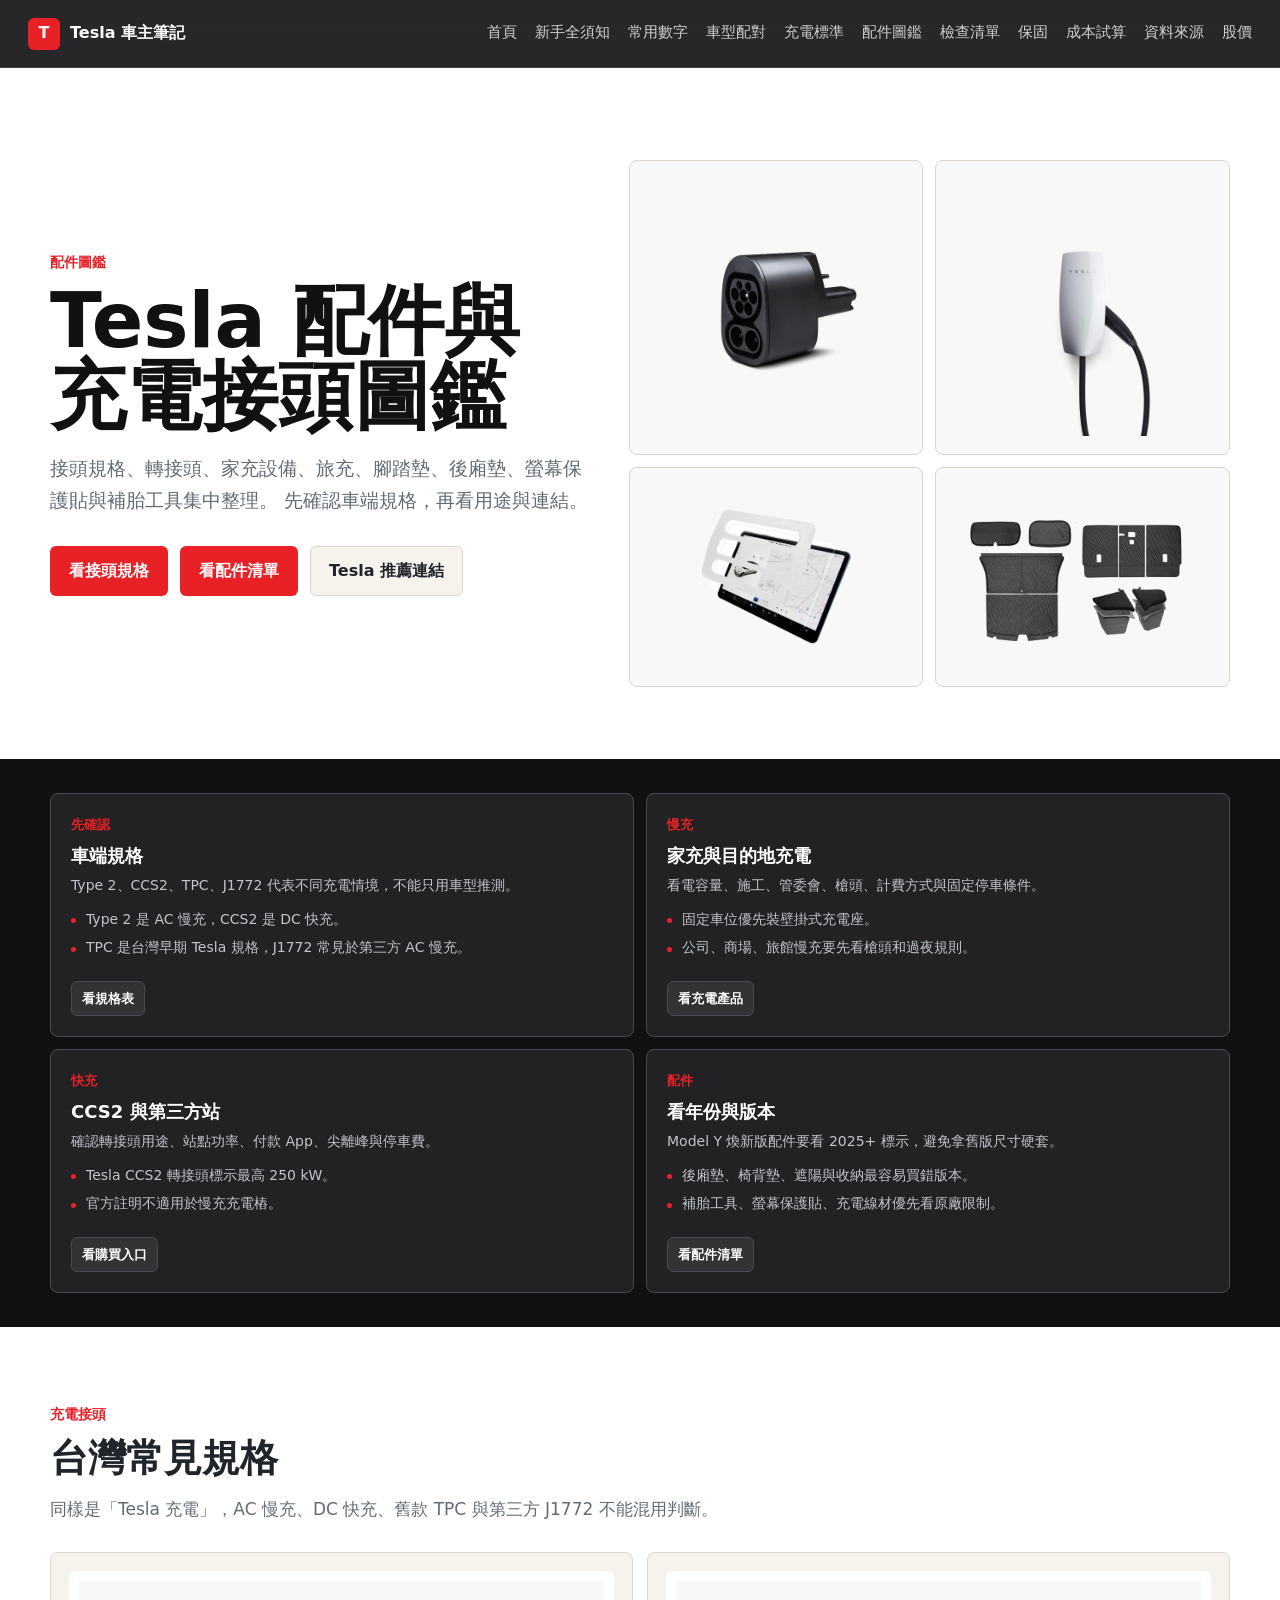
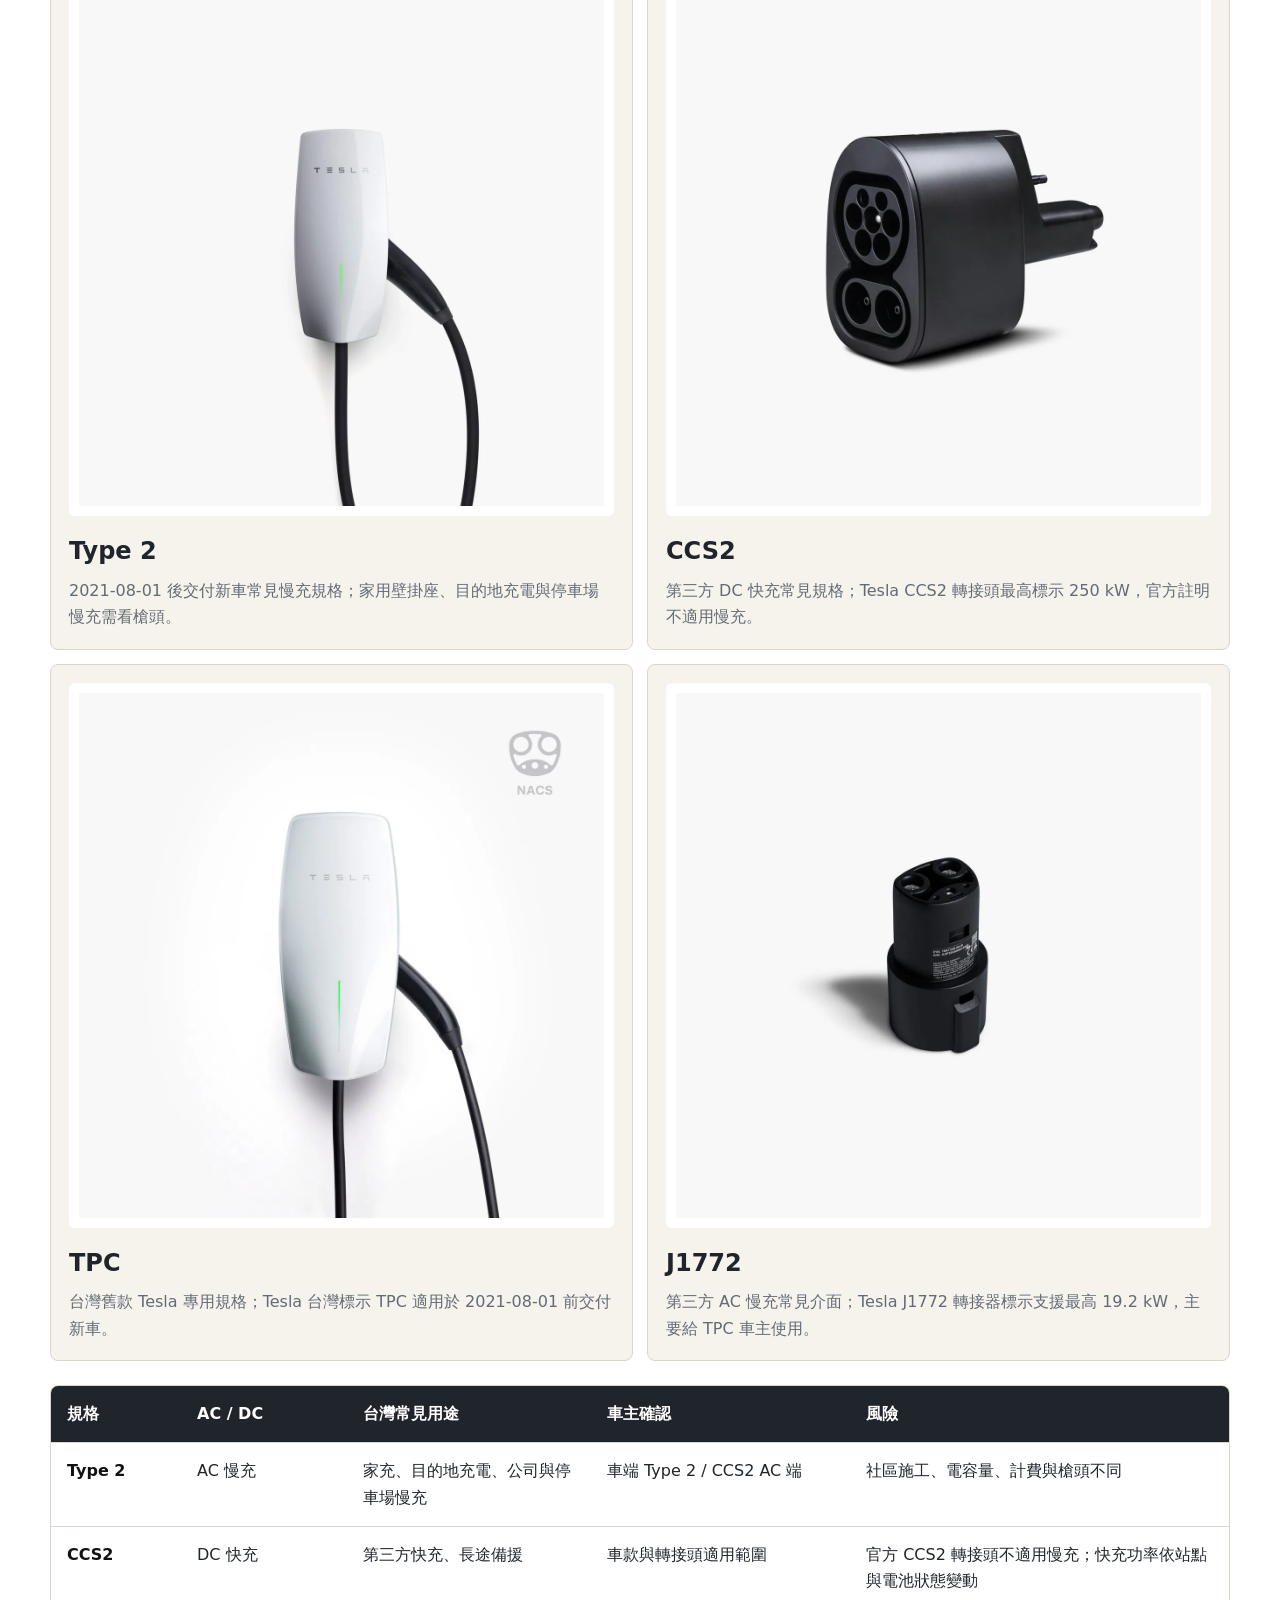
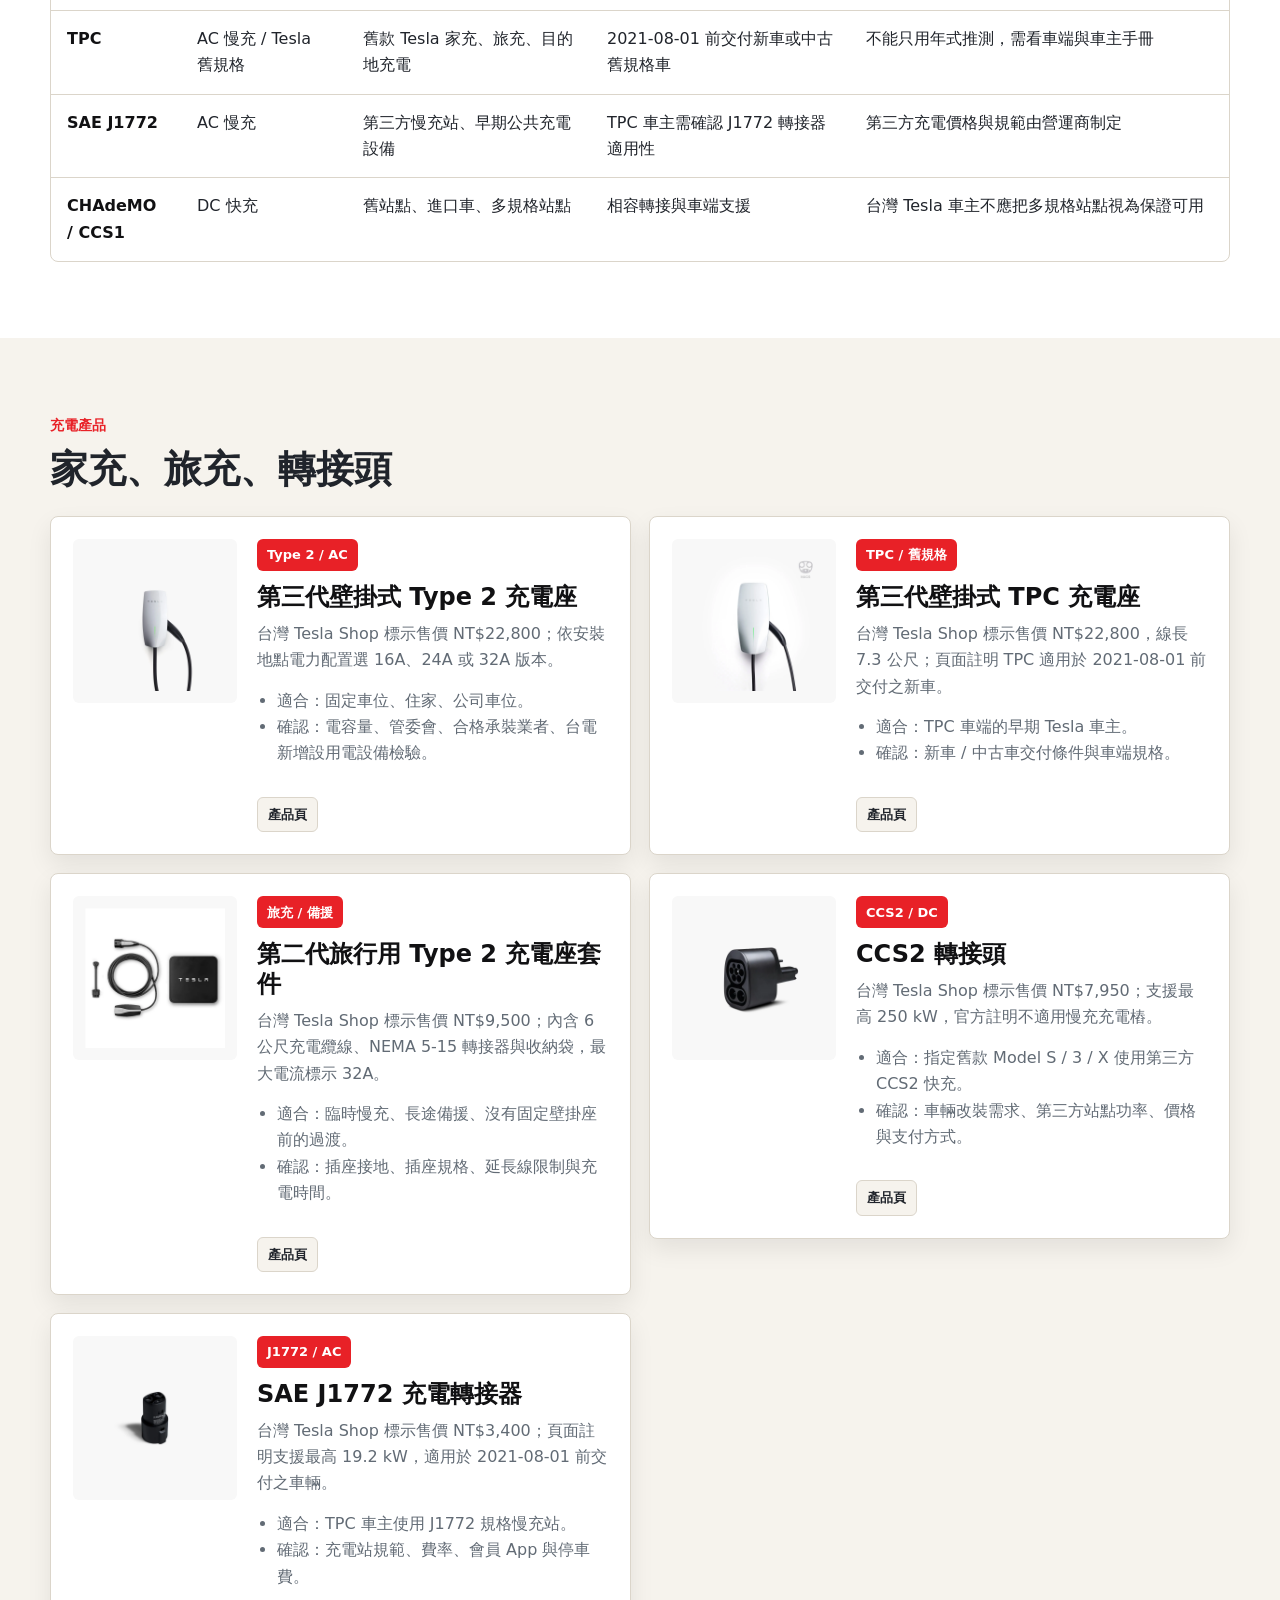
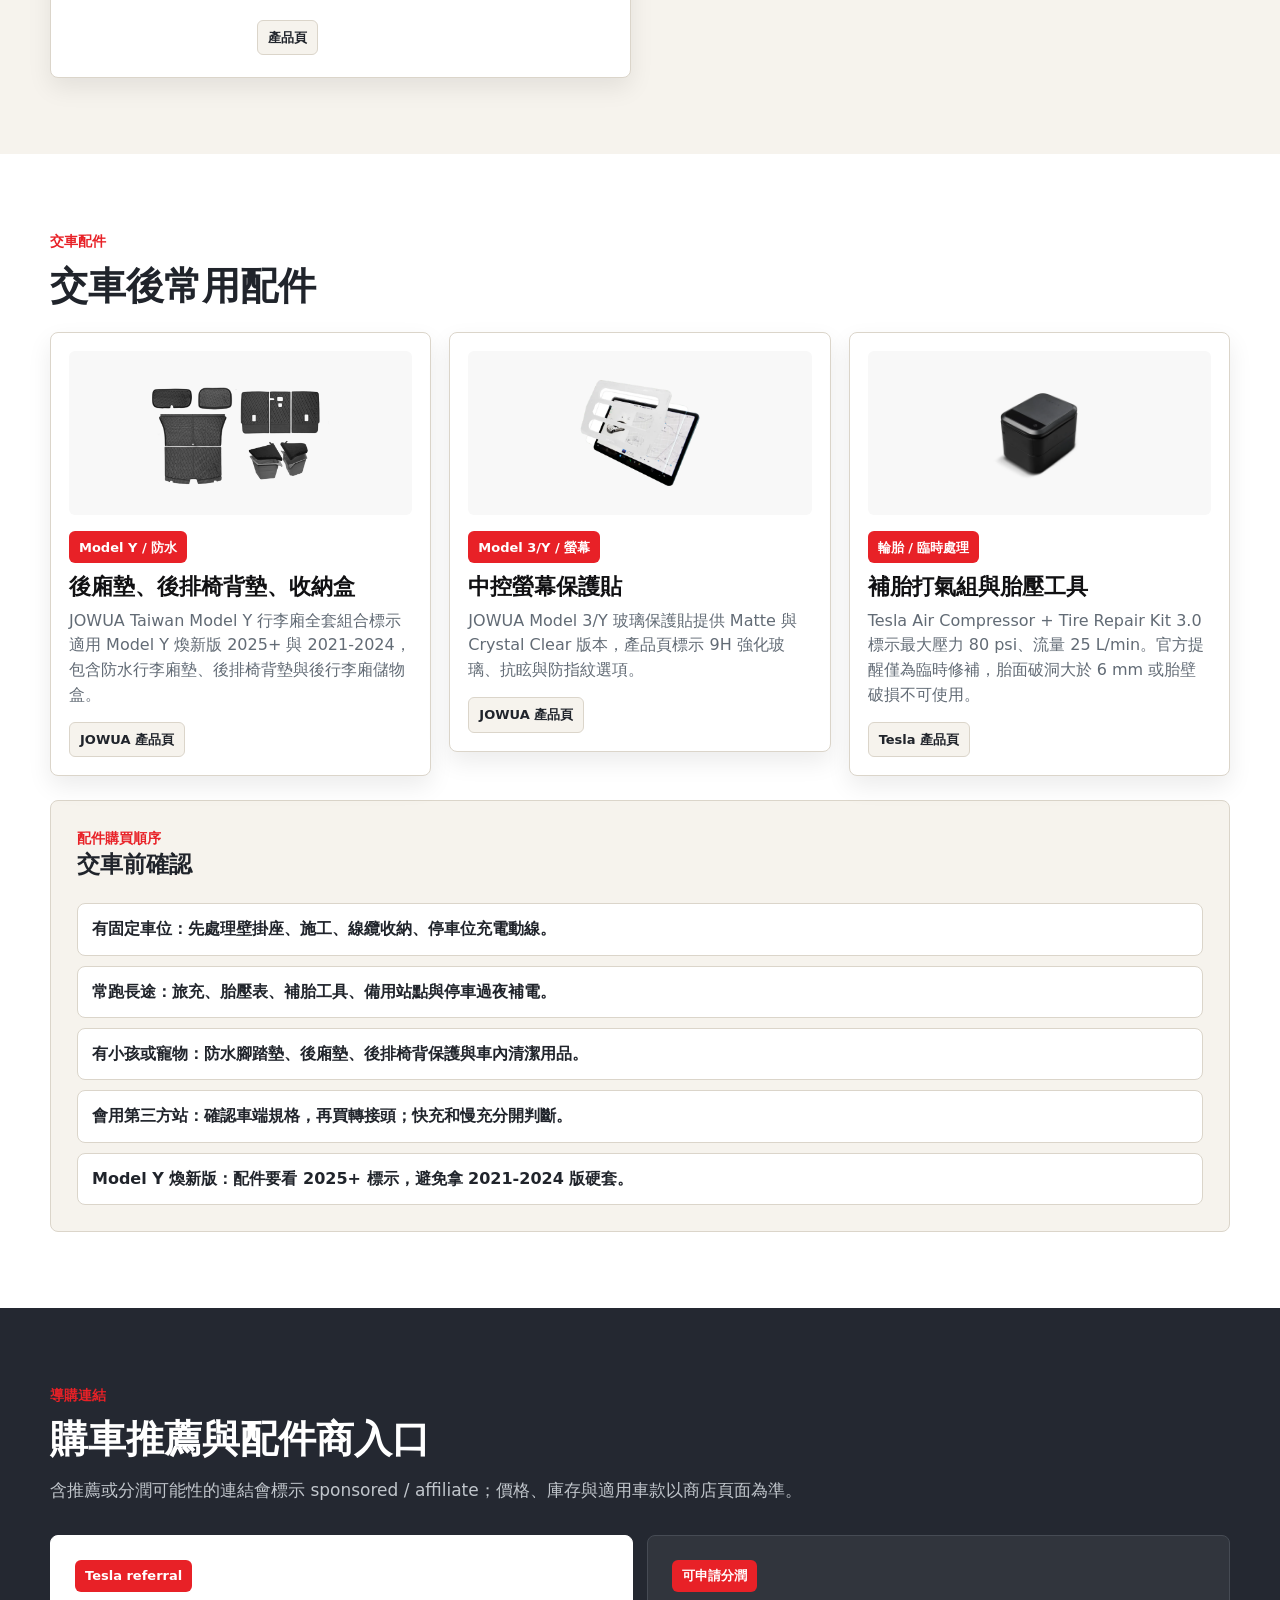
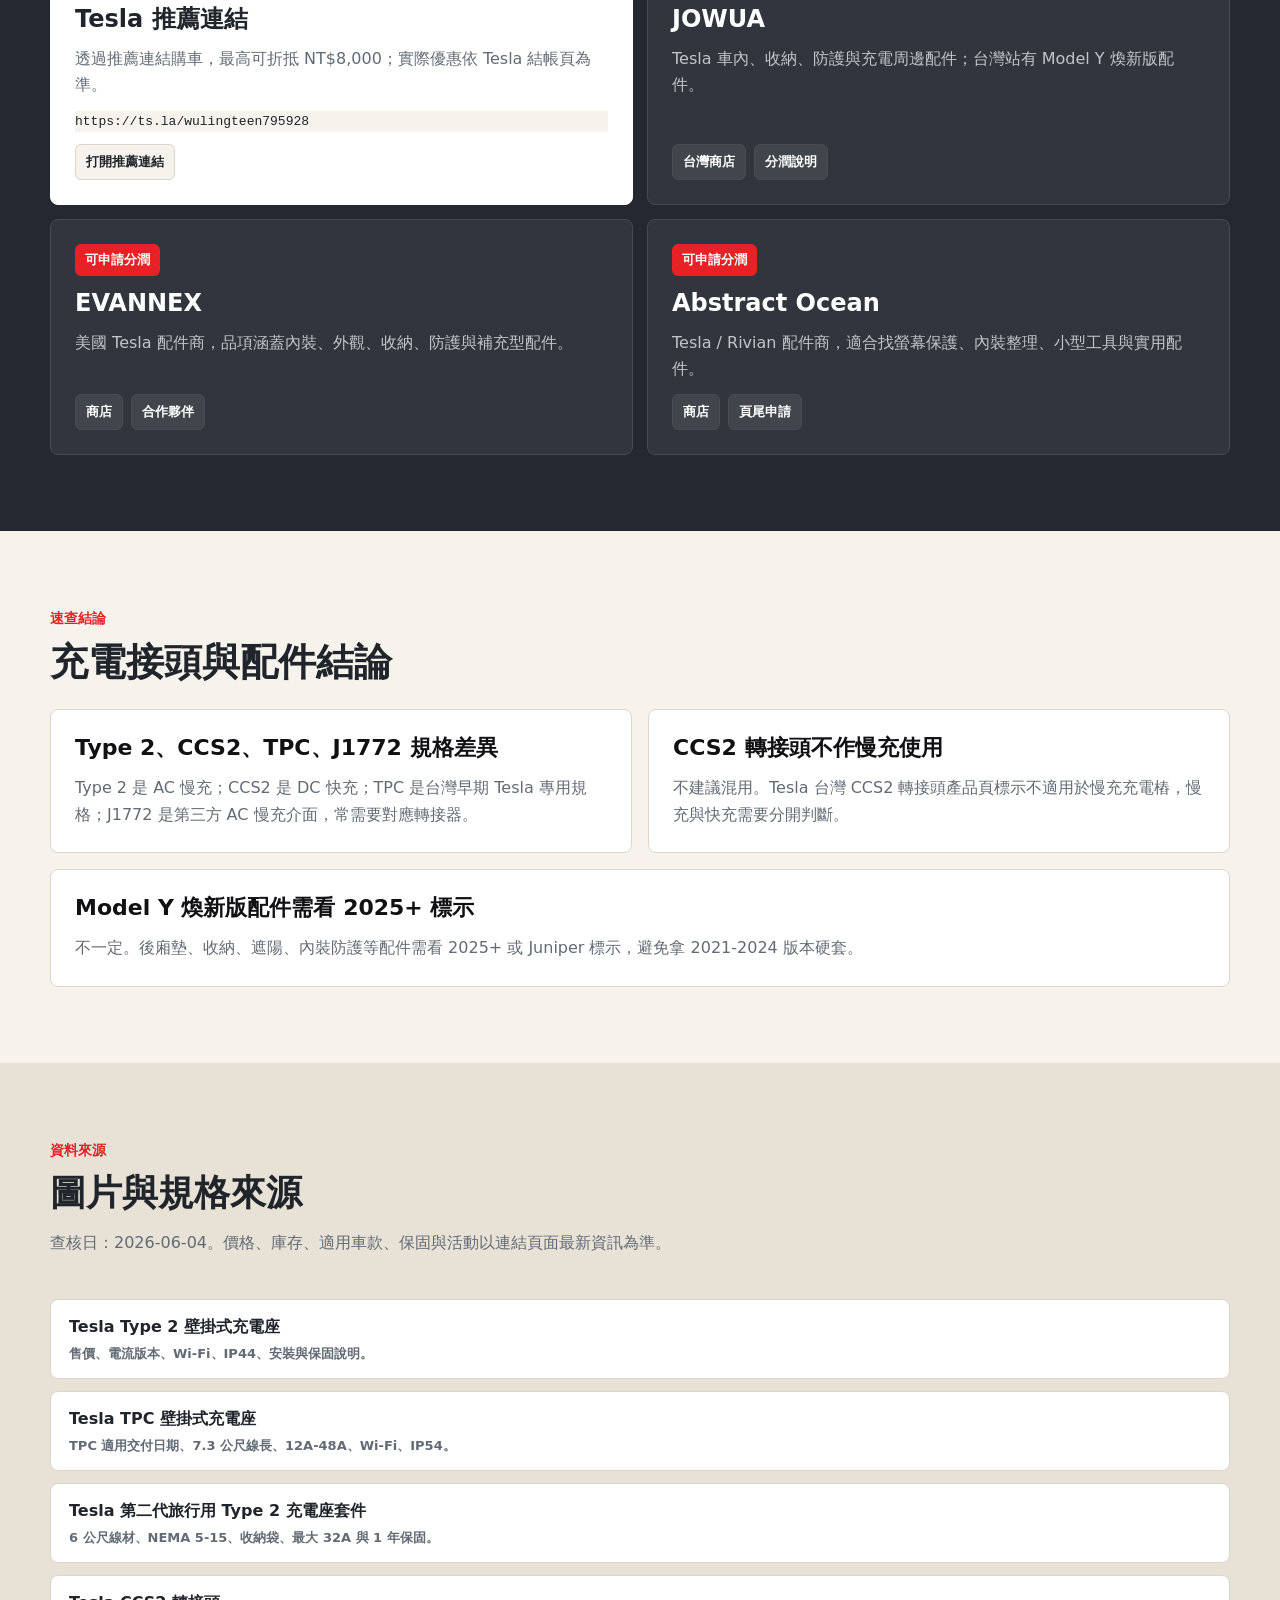
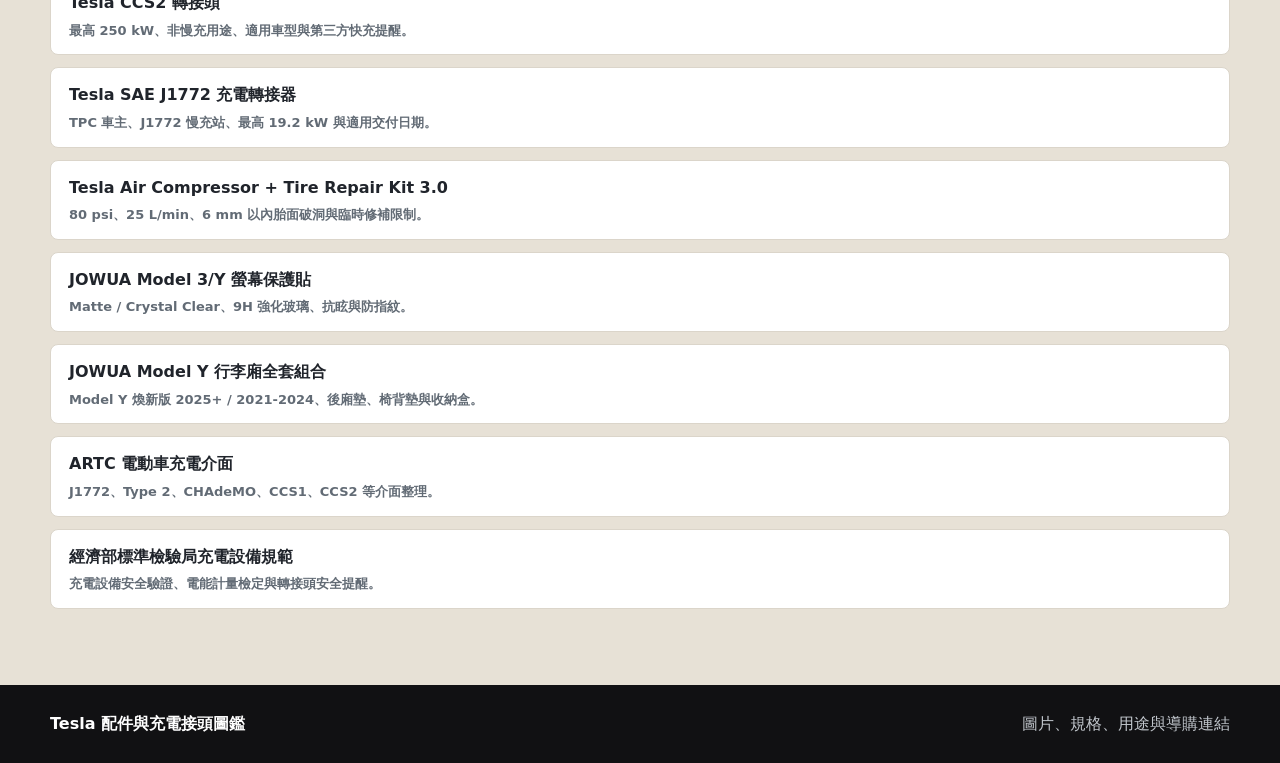
==== accessories.html @ dd690f87 "Fix accessory card image sizing" ====
<!doctype html>
<html lang="zh-Hant">
  <head>
    <meta charset="utf-8">
    <meta name="viewport" content="width=device-width, initial-scale=1">
    <meta
      name="description"
      content="Tesla 台灣車主配件與充電接頭圖鑑，整理 Type 2、CCS2、TPC、J1772、壁掛座、旅充、轉接頭、腳踏墊、後廂墊、螢幕保護貼與補胎工具。"
    >
    <meta name="robots" content="index, follow, max-image-preview:large">
    <meta name="author" content="Tesla 車主筆記">
    <meta name="theme-color" content="#111113">
    <title>Tesla 配件與充電接頭圖鑑 | 台灣車主</title>
    <link rel="canonical" href="https://wulingteen.github.io/TeslaInfo/accessories.html">
    <meta property="og:locale" content="zh_TW">
    <meta property="og:type" content="article">
    <meta property="og:site_name" content="Tesla 車主筆記">
    <meta property="og:title" content="Tesla 配件與充電接頭圖鑑 | 台灣車主">
    <meta property="og:description" content="圖片化整理 Type 2、CCS2、TPC、J1772、壁掛座、旅充、轉接頭與 Model Y 常用配件。">
    <meta property="og:url" content="https://wulingteen.github.io/TeslaInfo/accessories.html">
    <meta property="og:image" content="https://wulingteen.github.io/TeslaInfo/assets/tesla-info-og.jpg">
    <meta property="og:image:width" content="1200">
    <meta property="og:image:height" content="630">
    <meta property="og:image:alt" content="Tesla Model Y 與 Tesla 車主配件圖鑑">
    <meta name="twitter:card" content="summary_large_image">
    <meta name="twitter:title" content="Tesla 配件與充電接頭圖鑑 | 台灣車主">
    <meta name="twitter:description" content="Type 2、CCS2、TPC、J1772、家充、旅充、轉接頭與 Model Y 配件圖片化整理。">
    <meta name="twitter:image" content="https://wulingteen.github.io/TeslaInfo/assets/tesla-info-og.jpg">
    <script type="application/ld+json">
      {
        "@context": "https://schema.org",
        "@graph": [
          {
            "@type": "WebPage",
            "@id": "https://wulingteen.github.io/TeslaInfo/accessories.html#webpage",
            "url": "https://wulingteen.github.io/TeslaInfo/accessories.html",
            "name": "Tesla 配件與充電接頭圖鑑 | 台灣車主",
            "description": "Tesla 台灣車主配件與充電接頭圖鑑，整理 Type 2、CCS2、TPC、J1772、壁掛座、旅充、轉接頭、腳踏墊、後廂墊、螢幕保護貼與補胎工具。",
            "isPartOf": {
              "@id": "https://wulingteen.github.io/TeslaInfo/#website"
            },
            "dateModified": "2026-06-04",
            "inLanguage": "zh-Hant"
          },
          {
            "@type": "BreadcrumbList",
            "@id": "https://wulingteen.github.io/TeslaInfo/accessories.html#breadcrumb",
            "itemListElement": [
              {
                "@type": "ListItem",
                "position": 1,
                "name": "Tesla 車主筆記",
                "item": "https://wulingteen.github.io/TeslaInfo/"
              },
              {
                "@type": "ListItem",
                "position": 2,
                "name": "配件與充電接頭圖鑑",
                "item": "https://wulingteen.github.io/TeslaInfo/accessories.html"
              }
            ]
          },
          {
            "@type": "ItemList",
            "@id": "https://wulingteen.github.io/TeslaInfo/accessories.html#itemlist",
            "name": "Tesla 台灣車主充電接頭與配件清單",
            "itemListElement": [
              {
                "@type": "ListItem",
                "position": 1,
                "name": "Type 2 壁掛式充電座",
                "url": "https://wulingteen.github.io/TeslaInfo/accessories.html#charging-products"
              },
              {
                "@type": "ListItem",
                "position": 2,
                "name": "TPC 壁掛式充電座",
                "url": "https://wulingteen.github.io/TeslaInfo/accessories.html#charging-products"
              },
              {
                "@type": "ListItem",
                "position": 3,
                "name": "CCS2 轉接頭",
                "url": "https://wulingteen.github.io/TeslaInfo/accessories.html#charging-products"
              },
              {
                "@type": "ListItem",
                "position": 4,
                "name": "SAE J1772 充電轉接器",
                "url": "https://wulingteen.github.io/TeslaInfo/accessories.html#charging-products"
              },
              {
                "@type": "ListItem",
                "position": 5,
                "name": "Model Y 後廂墊與收納組",
                "url": "https://wulingteen.github.io/TeslaInfo/accessories.html#owner-accessories"
              }
            ]
          },
          {
            "@type": "FAQPage",
            "@id": "https://wulingteen.github.io/TeslaInfo/accessories.html#faq",
            "mainEntity": [
              {
                "@type": "Question",
                "name": "Type 2、CCS2、TPC、J1772 規格差異",
                "acceptedAnswer": {
                  "@type": "Answer",
                  "text": "Type 2 是 AC 慢充；CCS2 是 DC 快充；TPC 是台灣早期 Tesla 專用規格；J1772 是第三方 AC 慢充介面，常需要對應轉接器。"
                }
              },
              {
                "@type": "Question",
                "name": "CCS2 轉接頭不作慢充使用",
                "acceptedAnswer": {
                  "@type": "Answer",
                  "text": "不建議混用。Tesla 台灣 CCS2 轉接頭產品頁標示不適用於慢充充電樁，慢充與快充需分開判斷。"
                }
              },
              {
                "@type": "Question",
                "name": "Model Y 煥新版配件需看 2025+ 標示",
                "acceptedAnswer": {
                  "@type": "Answer",
                  "text": "不一定。後廂墊、收納、遮陽、內裝防護等配件需看 2025+ 或 Juniper 標示，避免拿 2021-2024 版本硬套。"
                }
              }
            ]
          }
        ]
      }
    </script>
    <link rel="stylesheet" href="styles.css?v=20260605-product-card">
  </head>
  <body class="accessories-page">
    <header class="site-header" aria-label="主要導覽">
      <a class="brand" href="index.html" aria-label="回到 Tesla 車主筆記首頁">
        <span class="brand-mark" aria-hidden="true">T</span>
        <span>Tesla 車主筆記</span>
      </a>
      <nav class="site-nav" aria-label="全站導覽">
        <a href="index.html">首頁</a>
        <a href="beginner-guide.html">新手全須知</a>
        <a href="index.html#dashboard">常用數字</a>
        <a href="index.html#model-match">車型配對</a>
        <a href="index.html#charging-basics">充電標準</a>
        <a href="accessories.html">配件圖鑑</a>
        <a href="index.html#radar">檢查清單</a>
        <a href="index.html#warranty">保固</a>
        <a href="index.html#tools">成本試算</a>
        <a href="index.html#sources">資料來源</a>
        <a href="stock-analysis.html">股價</a>
      </nav>
    </header>

    <main id="top">
      <section class="accessory-hero-band" aria-labelledby="accessory-hero-title">
        <div class="container accessory-hero-layout">
          <div>
            <p class="eyebrow dark">配件圖鑑</p>
            <h1 id="accessory-hero-title">Tesla 配件與充電接頭圖鑑</h1>
            <p>
              接頭規格、轉接頭、家充設備、旅充、腳踏墊、後廂墊、螢幕保護貼與補胎工具集中整理。
              先確認車端規格，再看用途與連結。
            </p>
            <div class="hero-actions" aria-label="快速前往">
              <a class="button primary" href="#connector-specs">看接頭規格</a>
              <a class="button primary" href="#owner-accessories">看配件清單</a>
              <a class="button secondary" href="https://ts.la/wulingteen795928" target="_blank" rel="sponsored noopener noreferrer">Tesla 推薦連結</a>
            </div>
          </div>
          <div class="accessory-visual-grid" aria-label="配件圖片預覽">
            <img src="assets/accessories/ccs2-adapter.webp" alt="Tesla CCS2 轉接頭" width="1200" height="1200">
            <img src="assets/accessories/type2-wall-connector.webp" alt="Tesla Type 2 壁掛式充電座" width="1200" height="1200">
            <img src="assets/accessories/screen-protector.webp" alt="JOWUA Tesla Model 3/Y 螢幕保護貼" width="1200" height="800">
            <img src="assets/accessories/trunk-liner.webp" alt="JOWUA Model Y 後廂墊與收納組" width="1400" height="933">
          </div>
        </div>
      </section>

      <section class="answer-band" aria-labelledby="accessory-answer-title">
        <div class="container">
          <h2 class="sr-only" id="accessory-answer-title">配件頁重點摘要</h2>
          <div class="answer-strip">
            <article>
              <span>先確認</span>
              <strong>車端規格</strong>
              <p>Type 2、CCS2、TPC、J1772 代表不同充電情境，不能只用車型推測。</p>
              <ul class="answer-points">
                <li>Type 2 是 AC 慢充，CCS2 是 DC 快充。</li>
                <li>TPC 是台灣早期 Tesla 規格，J1772 常見於第三方 AC 慢充。</li>
              </ul>
              <a class="source-chip" href="#connector-specs">看規格表</a>
            </article>
            <article>
              <span>慢充</span>
              <strong>家充與目的地充電</strong>
              <p>看電容量、施工、管委會、槍頭、計費方式與固定停車條件。</p>
              <ul class="answer-points">
                <li>固定車位優先裝壁掛式充電座。</li>
                <li>公司、商場、旅館慢充要先看槍頭和過夜規則。</li>
              </ul>
              <a class="source-chip" href="#charging-products">看充電產品</a>
            </article>
            <article>
              <span>快充</span>
              <strong>CCS2 與第三方站</strong>
              <p>確認轉接頭用途、站點功率、付款 App、尖離峰與停車費。</p>
              <ul class="answer-points">
                <li>Tesla CCS2 轉接頭標示最高 250 kW。</li>
                <li>官方註明不適用於慢充充電樁。</li>
              </ul>
              <a class="source-chip" href="#buyer-links">看購買入口</a>
            </article>
            <article>
              <span>配件</span>
              <strong>看年份與版本</strong>
              <p>Model Y 煥新版配件要看 2025+ 標示，避免拿舊版尺寸硬套。</p>
              <ul class="answer-points">
                <li>後廂墊、椅背墊、遮陽與收納最容易買錯版本。</li>
                <li>補胎工具、螢幕保護貼、充電線材優先看原廠限制。</li>
              </ul>
              <a class="source-chip" href="#owner-accessories">看配件清單</a>
            </article>
          </div>
        </div>
      </section>

      <section class="guide-band guide-white" id="connector-specs" aria-labelledby="connector-specs-title">
        <div class="container">
          <div class="section-heading compact">
            <p class="eyebrow dark">充電接頭</p>
            <h2 id="connector-specs-title">台灣常見規格</h2>
            <p>同樣是「Tesla 充電」，AC 慢充、DC 快充、舊款 TPC 與第三方 J1772 不能混用判斷。</p>
          </div>

          <div class="connector-gallery">
            <article>
              <img src="assets/accessories/type2-wall-connector.webp" alt="Type 2 壁掛式充電座" width="1200" height="1200">
              <h3>Type 2</h3>
              <p>2021-08-01 後交付新車常見慢充規格；家用壁掛座、目的地充電與停車場慢充需看槍頭。</p>
            </article>
            <article>
              <img src="assets/accessories/ccs2-adapter.webp" alt="CCS2 轉接頭" width="1200" height="1200">
              <h3>CCS2</h3>
              <p>第三方 DC 快充常見規格；Tesla CCS2 轉接頭最高標示 250 kW，官方註明不適用慢充。</p>
            </article>
            <article>
              <img src="assets/accessories/tpc-wall-connector.webp" alt="TPC 壁掛式充電座" width="1200" height="1200">
              <h3>TPC</h3>
              <p>台灣舊款 Tesla 專用規格；Tesla 台灣標示 TPC 適用於 2021-08-01 前交付新車。</p>
            </article>
            <article>
              <img src="assets/accessories/j1772-adapter.webp" alt="SAE J1772 轉接器" width="1200" height="1200">
              <h3>J1772</h3>
              <p>第三方 AC 慢充常見介面；Tesla J1772 轉接器標示支援最高 19.2 kW，主要給 TPC 車主使用。</p>
            </article>
          </div>

          <div class="spec-table-wrap">
            <table class="spec-table">
              <thead>
                <tr>
                  <th scope="col">規格</th>
                  <th scope="col">AC / DC</th>
                  <th scope="col">台灣常見用途</th>
                  <th scope="col">車主確認</th>
                  <th scope="col">風險</th>
                </tr>
              </thead>
              <tbody>
                <tr>
                  <th scope="row">Type 2</th>
                  <td>AC 慢充</td>
                  <td>家充、目的地充電、公司與停車場慢充</td>
                  <td>車端 Type 2 / CCS2 AC 端</td>
                  <td>社區施工、電容量、計費與槍頭不同</td>
                </tr>
                <tr>
                  <th scope="row">CCS2</th>
                  <td>DC 快充</td>
                  <td>第三方快充、長途備援</td>
                  <td>車款與轉接頭適用範圍</td>
                  <td>官方 CCS2 轉接頭不適用慢充；快充功率依站點與電池狀態變動</td>
                </tr>
                <tr>
                  <th scope="row">TPC</th>
                  <td>AC 慢充 / Tesla 舊規格</td>
                  <td>舊款 Tesla 家充、旅充、目的地充電</td>
                  <td>2021-08-01 前交付新車或中古舊規格車</td>
                  <td>不能只用年式推測，需看車端與車主手冊</td>
                </tr>
                <tr>
                  <th scope="row">SAE J1772</th>
                  <td>AC 慢充</td>
                  <td>第三方慢充站、早期公共充電設備</td>
                  <td>TPC 車主需確認 J1772 轉接器適用性</td>
                  <td>第三方充電價格與規範由營運商制定</td>
                </tr>
                <tr>
                  <th scope="row">CHAdeMO / CCS1</th>
                  <td>DC 快充</td>
                  <td>舊站點、進口車、多規格站點</td>
                  <td>相容轉接與車端支援</td>
                  <td>台灣 Tesla 車主不應把多規格站點視為保證可用</td>
                </tr>
              </tbody>
            </table>
          </div>
        </div>
      </section>

      <section class="guide-band" id="charging-products" aria-labelledby="charging-products-title">
        <div class="container">
          <div class="section-heading compact">
            <p class="eyebrow dark">充電產品</p>
            <h2 id="charging-products-title">家充、旅充、轉接頭</h2>
          </div>

          <div class="product-card-grid">
            <article class="product-card">
              <img src="assets/accessories/type2-wall-connector.webp" alt="第三代壁掛式 Type 2 充電座" width="1200" height="1200">
              <div>
                <span class="affiliate-label">Type 2 / AC</span>
                <h3>第三代壁掛式 Type 2 充電座</h3>
                <p>台灣 Tesla Shop 標示售價 NT$22,800；依安裝地點電力配置選 16A、24A 或 32A 版本。</p>
                <ul>
                  <li>適合：固定車位、住家、公司車位。</li>
                  <li>確認：電容量、管委會、合格承裝業者、台電新增設用電設備檢驗。</li>
                </ul>
                <a class="source-chip" href="https://shop.tesla.com/zh_tw/product/type-2-wall-connector" target="_blank" rel="sponsored noopener noreferrer">產品頁</a>
              </div>
            </article>

            <article class="product-card">
              <img src="assets/accessories/tpc-wall-connector.webp" alt="第三代壁掛式 TPC 充電座" width="1200" height="1200">
              <div>
                <span class="affiliate-label">TPC / 舊規格</span>
                <h3>第三代壁掛式 TPC 充電座</h3>
                <p>台灣 Tesla Shop 標示售價 NT$22,800，線長 7.3 公尺；頁面註明 TPC 適用於 2021-08-01 前交付之新車。</p>
                <ul>
                  <li>適合：TPC 車端的早期 Tesla 車主。</li>
                  <li>確認：新車 / 中古車交付條件與車端規格。</li>
                </ul>
                <a class="source-chip" href="https://shop.tesla.com/zh_tw/product/wall-connector" target="_blank" rel="sponsored noopener noreferrer">產品頁</a>
              </div>
            </article>

            <article class="product-card">
              <img src="assets/accessories/mobile-connector.webp" alt="第二代旅行用 Type 2 充電座套件" width="1200" height="1200">
              <div>
                <span class="affiliate-label">旅充 / 備援</span>
                <h3>第二代旅行用 Type 2 充電座套件</h3>
                <p>台灣 Tesla Shop 標示售價 NT$9,500；內含 6 公尺充電纜線、NEMA 5-15 轉接器與收納袋，最大電流標示 32A。</p>
                <ul>
                  <li>適合：臨時慢充、長途備援、沒有固定壁掛座前的過渡。</li>
                  <li>確認：插座接地、插座規格、延長線限制與充電時間。</li>
                </ul>
                <a class="source-chip" href="https://shop.tesla.com/zh_tw/product/type-2-universal-mobile-connector-bundle" target="_blank" rel="sponsored noopener noreferrer">產品頁</a>
              </div>
            </article>

            <article class="product-card">
              <img src="assets/accessories/ccs2-adapter.webp" alt="Tesla CCS2 轉接頭" width="1200" height="1200">
              <div>
                <span class="affiliate-label">CCS2 / DC</span>
                <h3>CCS2 轉接頭</h3>
                <p>台灣 Tesla Shop 標示售價 NT$7,950；支援最高 250 kW，官方註明不適用慢充充電樁。</p>
                <ul>
                  <li>適合：指定舊款 Model S / 3 / X 使用第三方 CCS2 快充。</li>
                  <li>確認：車輛改裝需求、第三方站點功率、價格與支付方式。</li>
                </ul>
                <a class="source-chip" href="https://shop.tesla.com/zh_tw/product/ccs-combo-2-adapter" target="_blank" rel="sponsored noopener noreferrer">產品頁</a>
              </div>
            </article>

            <article class="product-card">
              <img src="assets/accessories/j1772-adapter.webp" alt="SAE J1772 充電轉接器" width="1200" height="1200">
              <div>
                <span class="affiliate-label">J1772 / AC</span>
                <h3>SAE J1772 充電轉接器</h3>
                <p>台灣 Tesla Shop 標示售價 NT$3,400；頁面註明支援最高 19.2 kW，適用於 2021-08-01 前交付之車輛。</p>
                <ul>
                  <li>適合：TPC 車主使用 J1772 規格慢充站。</li>
                  <li>確認：充電站規範、費率、會員 App 與停車費。</li>
                </ul>
                <a class="source-chip" href="https://shop.tesla.com/zh_tw/product/sae-j1772-adapter" target="_blank" rel="sponsored noopener noreferrer">產品頁</a>
              </div>
            </article>
          </div>
        </div>
      </section>

      <section class="guide-band guide-white" id="owner-accessories" aria-labelledby="owner-accessories-title">
        <div class="container">
          <div class="section-heading compact">
            <p class="eyebrow dark">交車配件</p>
            <h2 id="owner-accessories-title">交車後常用配件</h2>
          </div>

          <div class="product-card-grid accessory-products">
            <article class="product-card">
              <img src="assets/accessories/trunk-liner.webp" alt="JOWUA Model Y 行李廂全套組合" width="1400" height="933">
              <div>
                <span class="affiliate-label">Model Y / 防水</span>
                <h3>後廂墊、後排椅背墊、收納盒</h3>
                <p>JOWUA Taiwan Model Y 行李廂全套組合標示適用 Model Y 煥新版 2025+ 與 2021-2024，包含防水行李廂墊、後排椅背墊與後行李廂儲物盒。</p>
                <a class="source-chip" href="https://global.jowua-life.com/products/model-y-trunk-combo" target="_blank" rel="sponsored noopener noreferrer">JOWUA 產品頁</a>
              </div>
            </article>

            <article class="product-card">
              <img src="assets/accessories/screen-protector.webp" alt="JOWUA Model 3/Y 螢幕保護貼" width="1200" height="800">
              <div>
                <span class="affiliate-label">Model 3/Y / 螢幕</span>
                <h3>中控螢幕保護貼</h3>
                <p>JOWUA Model 3/Y 玻璃保護貼提供 Matte 與 Crystal Clear 版本，產品頁標示 9H 強化玻璃、抗眩與防指紋選項。</p>
                <a class="source-chip" href="https://www.jowua-life.com/products/tempered-glass-screen-protector-model3y" target="_blank" rel="sponsored noopener noreferrer">JOWUA 產品頁</a>
              </div>
            </article>

            <article class="product-card">
              <img src="assets/accessories/tire-repair-kit.webp" alt="Tesla Air Compressor + Tire Repair Kit 3.0" width="1200" height="1200">
              <div>
                <span class="affiliate-label">輪胎 / 臨時處理</span>
                <h3>補胎打氣組與胎壓工具</h3>
                <p>Tesla Air Compressor + Tire Repair Kit 3.0 標示最大壓力 80 psi、流量 25 L/min。官方提醒僅為臨時修補，胎面破洞大於 6 mm 或胎壁破損不可使用。</p>
                <a class="source-chip" href="https://shop.tesla.com/product/tire-repair-kit?tesla_logged_in=Y" target="_blank" rel="sponsored noopener noreferrer">Tesla 產品頁</a>
              </div>
            </article>
          </div>

          <div class="decision-panel">
            <div>
              <p class="eyebrow dark">配件購買順序</p>
              <h3>交車前確認</h3>
            </div>
            <ul class="dense-checklist">
              <li>有固定車位：先處理壁掛座、施工、線纜收納、停車位充電動線。</li>
              <li>常跑長途：旅充、胎壓表、補胎工具、備用站點與停車過夜補電。</li>
              <li>有小孩或寵物：防水腳踏墊、後廂墊、後排椅背保護與車內清潔用品。</li>
              <li>會用第三方站：確認車端規格，再買轉接頭；快充和慢充分開判斷。</li>
              <li>Model Y 煥新版：配件要看 2025+ 標示，避免拿 2021-2024 版硬套。</li>
            </ul>
          </div>
        </div>
      </section>

      <section class="affiliate-band" id="buyer-links" aria-labelledby="buyer-links-title">
        <div class="container">
          <div class="section-heading">
            <p class="eyebrow dark">導購連結</p>
            <h2 id="buyer-links-title">購車推薦與配件商入口</h2>
            <p>含推薦或分潤可能性的連結會標示 sponsored / affiliate；價格、庫存與適用車款以商店頁面為準。</p>
          </div>

          <div class="affiliate-grid">
            <article class="affiliate-card affiliate-card-feature">
              <span class="affiliate-label">Tesla referral</span>
              <h3>Tesla 推薦連結</h3>
              <p>透過推薦連結購車，最高可折抵 NT$8,000；實際優惠依 Tesla 結帳頁為準。</p>
              <code>https://ts.la/wulingteen795928</code>
              <a class="source-chip" href="https://ts.la/wulingteen795928" target="_blank" rel="sponsored noopener noreferrer">打開推薦連結</a>
            </article>

            <article class="affiliate-card">
              <span class="affiliate-label">可申請分潤</span>
              <h3>JOWUA</h3>
              <p>Tesla 車內、收納、防護與充電周邊配件；台灣站有 Model Y 煥新版配件。</p>
              <div class="affiliate-actions">
                <a class="source-chip" href="https://global.jowua-life.com/" target="_blank" rel="sponsored noopener noreferrer">台灣商店</a>
                <a class="source-chip" href="https://www.jowua-life.com/en-es/pages/affiliate-program" target="_blank" rel="noopener noreferrer">分潤說明</a>
              </div>
            </article>

            <article class="affiliate-card">
              <span class="affiliate-label">可申請分潤</span>
              <h3>EVANNEX</h3>
              <p>美國 Tesla 配件商，品項涵蓋內裝、外觀、收納、防護與補充型配件。</p>
              <div class="affiliate-actions">
                <a class="source-chip" href="https://evannex.com/" target="_blank" rel="sponsored noopener noreferrer">商店</a>
                <a class="source-chip" href="https://evannex.com/pages/partner-with-evannex" target="_blank" rel="noopener noreferrer">合作夥伴</a>
              </div>
            </article>

            <article class="affiliate-card">
              <span class="affiliate-label">可申請分潤</span>
              <h3>Abstract Ocean</h3>
              <p>Tesla / Rivian 配件商，適合找螢幕保護、內裝整理、小型工具與實用配件。</p>
              <div class="affiliate-actions">
                <a class="source-chip" href="https://www.abstractocean.com/" target="_blank" rel="sponsored noopener noreferrer">商店</a>
                <a class="source-chip" href="https://www.abstractocean.com/" target="_blank" rel="noopener noreferrer">頁尾申請</a>
              </div>
            </article>
          </div>
        </div>
      </section>

      <section class="faq-band alt" id="accessory-faq" aria-labelledby="accessory-faq-title">
        <div class="container">
          <div class="section-heading compact">
            <p class="eyebrow dark">速查結論</p>
            <h2 id="accessory-faq-title">充電接頭與配件結論</h2>
          </div>
          <div class="faq-grid">
            <article class="faq-card">
              <h3>Type 2、CCS2、TPC、J1772 規格差異</h3>
              <p>Type 2 是 AC 慢充；CCS2 是 DC 快充；TPC 是台灣早期 Tesla 專用規格；J1772 是第三方 AC 慢充介面，常需要對應轉接器。</p>
            </article>
            <article class="faq-card">
              <h3>CCS2 轉接頭不作慢充使用</h3>
              <p>不建議混用。Tesla 台灣 CCS2 轉接頭產品頁標示不適用於慢充充電樁，慢充與快充需要分開判斷。</p>
            </article>
            <article class="faq-card">
              <h3>Model Y 煥新版配件需看 2025+ 標示</h3>
              <p>不一定。後廂墊、收納、遮陽、內裝防護等配件需看 2025+ 或 Juniper 標示，避免拿 2021-2024 版本硬套。</p>
            </article>
          </div>
        </div>
      </section>

      <section class="sources-band" id="accessory-sources" aria-labelledby="accessory-sources-title">
        <div class="container sources-layout">
          <div>
            <p class="eyebrow dark">資料來源</p>
            <h2 id="accessory-sources-title">圖片與規格來源</h2>
            <p>查核日：2026-06-04。價格、庫存、適用車款、保固與活動以連結頁面最新資訊為準。</p>
          </div>
          <ul class="source-list">
            <li><a href="https://shop.tesla.com/zh_tw/product/type-2-wall-connector" target="_blank" rel="noopener noreferrer"><span>Tesla Type 2 壁掛式充電座</span><small>售價、電流版本、Wi-Fi、IP44、安裝與保固說明。</small></a></li>
            <li><a href="https://shop.tesla.com/zh_tw/product/wall-connector" target="_blank" rel="noopener noreferrer"><span>Tesla TPC 壁掛式充電座</span><small>TPC 適用交付日期、7.3 公尺線長、12A-48A、Wi-Fi、IP54。</small></a></li>
            <li><a href="https://shop.tesla.com/zh_tw/product/type-2-universal-mobile-connector-bundle" target="_blank" rel="noopener noreferrer"><span>Tesla 第二代旅行用 Type 2 充電座套件</span><small>6 公尺線材、NEMA 5-15、收納袋、最大 32A 與 1 年保固。</small></a></li>
            <li><a href="https://shop.tesla.com/zh_tw/product/ccs-combo-2-adapter" target="_blank" rel="noopener noreferrer"><span>Tesla CCS2 轉接頭</span><small>最高 250 kW、非慢充用途、適用車型與第三方快充提醒。</small></a></li>
            <li><a href="https://shop.tesla.com/zh_tw/product/sae-j1772-adapter" target="_blank" rel="noopener noreferrer"><span>Tesla SAE J1772 充電轉接器</span><small>TPC 車主、J1772 慢充站、最高 19.2 kW 與適用交付日期。</small></a></li>
            <li><a href="https://shop.tesla.com/product/tire-repair-kit?tesla_logged_in=Y" target="_blank" rel="noopener noreferrer"><span>Tesla Air Compressor + Tire Repair Kit 3.0</span><small>80 psi、25 L/min、6 mm 以內胎面破洞與臨時修補限制。</small></a></li>
            <li><a href="https://www.jowua-life.com/products/tempered-glass-screen-protector-model3y" target="_blank" rel="noopener noreferrer"><span>JOWUA Model 3/Y 螢幕保護貼</span><small>Matte / Crystal Clear、9H 強化玻璃、抗眩與防指紋。</small></a></li>
            <li><a href="https://global.jowua-life.com/products/model-y-trunk-combo" target="_blank" rel="noopener noreferrer"><span>JOWUA Model Y 行李廂全套組合</span><small>Model Y 煥新版 2025+ / 2021-2024、後廂墊、椅背墊與收納盒。</small></a></li>
            <li><a href="https://www.artc.org.tw/en/technology/detail/17" target="_blank" rel="noopener noreferrer"><span>ARTC 電動車充電介面</span><small>J1772、Type 2、CHAdeMO、CCS1、CCS2 等介面整理。</small></a></li>
            <li><a href="https://www.bsmi.gov.tw/wSite/ct?ctNode=9885&mp=1&xItem=106313" target="_blank" rel="noopener noreferrer"><span>經濟部標準檢驗局充電設備規範</span><small>充電設備安全驗證、電能計量檢定與轉接頭安全提醒。</small></a></li>
          </ul>
        </div>
      </section>
    </main>

    <footer class="site-footer">
      <div class="container footer-inner">
        <span>Tesla 配件與充電接頭圖鑑</span>
        <span>圖片、規格、用途與導購連結</span>
      </div>
    </footer>
  </body>
</html>
---- styles.css ----
:root {
  --black: #111113;
  --graphite: #20242b;
  --graphite-2: #30343b;
  --paper: #f6f3ed;
  --white: #ffffff;
  --muted: #626b75;
  --muted-dark: #c1c6cc;
  --line: #dbd5ca;
  --line-dark: #464b54;
  --red: #e82127;
  --cyan: #496f8f;
  --gold: #9a6b2f;
  --green: #2f7b55;
  --shadow: 0 16px 38px rgba(17, 17, 19, 0.16);
}

* {
  box-sizing: border-box;
}

html {
  scroll-behavior: smooth;
}

main[id],
section[id] {
  scroll-margin-top: 92px;
}

body {
  margin: 0;
  background: var(--paper);
  color: var(--graphite);
  font-family: Inter, "Noto Sans TC", "PingFang TC", "Microsoft JhengHei", system-ui, sans-serif;
  line-height: 1.65;
  letter-spacing: 0;
}

img {
  max-width: 100%;
  height: auto;
  display: block;
}

.sr-only {
  position: absolute;
  width: 1px;
  height: 1px;
  padding: 0;
  margin: -1px;
  overflow: hidden;
  clip: rect(0, 0, 0, 0);
  white-space: nowrap;
  border: 0;
}

a {
  color: inherit;
  text-decoration: none;
}

button,
input {
  font: inherit;
}

.container {
  width: min(1180px, calc(100% - 40px));
  margin: 0 auto;
}

.site-header {
  position: sticky;
  top: 0;
  z-index: 20;
  min-height: 68px;
  display: flex;
  align-items: center;
  justify-content: space-between;
  gap: 24px;
  padding: 12px 28px;
  color: var(--white);
  background: rgba(17, 17, 19, 0.9);
  border-bottom: 1px solid rgba(255, 255, 255, 0.12);
  backdrop-filter: blur(18px);
}

.brand {
  display: inline-flex;
  align-items: center;
  gap: 10px;
  font-weight: 750;
  white-space: nowrap;
}

.brand-mark {
  width: 32px;
  height: 32px;
  display: inline-grid;
  place-items: center;
  color: var(--white);
  background: var(--red);
  border-radius: 6px;
  font-weight: 800;
}

.site-nav {
  display: flex;
  align-items: center;
  gap: 18px;
  color: rgba(255, 255, 255, 0.78);
  font-size: 15px;
}

.site-nav a {
  flex: 0 0 auto;
  min-height: 36px;
  display: inline-flex;
  align-items: center;
  white-space: nowrap;
  border-bottom: 2px solid transparent;
}

.site-nav a:hover,
.site-nav a:focus-visible {
  color: var(--white);
  border-bottom-color: var(--red);
  outline: none;
}

.hero {
  position: relative;
  min-height: 78svh;
  display: grid;
  align-items: center;
  overflow: hidden;
  color: var(--white);
  isolation: isolate;
  background: #111113;
}

.hero-media {
  position: absolute;
  inset: 0;
  z-index: -2;
  width: 100%;
  height: 100%;
  object-fit: cover;
  object-position: 64% center;
}

.hero-vehicle-media {
  inset: auto max(28px, 5vw) 44px auto;
  width: min(72vw, 1040px);
  height: auto;
  max-height: 70svh;
  object-fit: contain;
  object-position: center;
  filter: drop-shadow(0 34px 52px rgba(0, 0, 0, 0.46));
}

.hero-shade {
  position: absolute;
  inset: 0;
  z-index: -1;
  background:
    linear-gradient(90deg, rgba(17, 17, 19, 0.86) 0%, rgba(17, 17, 19, 0.62) 43%, rgba(17, 17, 19, 0.1) 78%),
    linear-gradient(0deg, rgba(17, 17, 19, 0.46) 0%, rgba(17, 17, 19, 0) 36%);
}

.hero-content {
  padding: 72px 0 46px;
}

.eyebrow {
  margin: 0 0 10px;
  color: var(--red);
  font-size: 14px;
  font-weight: 800;
}

.eyebrow.dark {
  color: var(--red);
}

.hero h1 {
  max-width: 700px;
  margin: 0;
  font-size: 60px;
  line-height: 1.02;
  font-weight: 850;
}

.hero-copy {
  max-width: 690px;
  margin: 24px 0 0;
  color: rgba(255, 255, 255, 0.84);
  font-size: 20px;
}

.hero-actions {
  display: flex;
  flex-wrap: wrap;
  gap: 12px;
  margin-top: 30px;
}

.button {
  min-height: 46px;
  display: inline-flex;
  align-items: center;
  justify-content: center;
  padding: 11px 18px;
  border-radius: 6px;
  font-weight: 800;
  border: 1px solid transparent;
}

.button.primary {
  background: var(--red);
  color: var(--white);
}

.button.secondary {
  color: var(--white);
  border-color: rgba(255, 255, 255, 0.34);
  background: rgba(255, 255, 255, 0.08);
}

.button:hover,
.button:focus-visible {
  transform: translateY(-1px);
  outline: none;
}

.hero-facts {
  display: grid;
  grid-template-columns: repeat(4, minmax(0, 1fr));
  gap: 1px;
  width: min(980px, 100%);
  margin: 42px 0 0;
  padding: 0;
  overflow: hidden;
  border: 1px solid rgba(255, 255, 255, 0.16);
  border-radius: 8px;
  background: rgba(255, 255, 255, 0.16);
}

.hero-facts div {
  min-height: 96px;
  padding: 18px;
  background: rgba(8, 9, 11, 0.48);
}

.hero-facts dt {
  color: var(--muted-dark);
  font-size: 13px;
  font-weight: 800;
}

.hero-facts dd {
  margin: 8px 0 0;
  color: var(--white);
  font-weight: 720;
}

.pulse-band,
.charging-band,
.affiliate-band,
.model-match-band,
.split-band,
.tools-band,
.timeline-band,
.sources-band {
  padding: 76px 0;
}

.pulse-band {
  padding-top: 24px;
  background: var(--paper);
}

.section-heading {
  max-width: 780px;
  margin-bottom: 30px;
}

.section-heading.compact {
  margin-bottom: 24px;
}

.section-heading h2 {
  margin: 0;
  color: var(--graphite);
  font-size: 38px;
  line-height: 1.18;
}

.section-heading p:not(.eyebrow) {
  margin: 14px 0 0;
  color: var(--muted);
  font-size: 17px;
  line-height: 1.7;
}

.pulse-grid {
  display: grid;
  grid-template-columns: repeat(2, minmax(0, 1fr));
  gap: 14px;
}

.metric-card,
.lens-card,
.signal-card,
.tool-card,
.timeline article {
  border-radius: 8px;
}

.metric-card {
  min-height: 0;
  display: flex;
  flex-direction: column;
  gap: 12px;
  padding: 24px;
  background: var(--white);
  border: 1px solid var(--line);
  box-shadow: 0 12px 28px rgba(20, 24, 32, 0.08);
}

.metric-label {
  margin: 0;
  color: var(--muted);
  font-size: 14px;
  font-weight: 800;
}

.metric-card strong {
  display: block;
  color: var(--red);
  font-size: 32px;
  line-height: 1.05;
}

.metric-card span {
  display: block;
  margin: 0;
  color: var(--muted);
  font-size: 15px;
  line-height: 1.62;
}

.warranty-panel {
  display: grid;
  grid-template-columns: minmax(260px, 0.85fr) minmax(0, 1.55fr);
  gap: 18px;
  margin-top: 18px;
  padding: 22px;
  border: 1px solid var(--line);
  border-radius: 8px;
  background: var(--white);
  box-shadow: 0 12px 28px rgba(20, 24, 32, 0.08);
}

.warranty-panel-copy h3 {
  margin: 8px 0 10px;
  color: var(--black);
  font-size: 26px;
  line-height: 1.22;
}

.warranty-panel-copy p:not(.eyebrow) {
  margin: 0;
  color: var(--muted);
}

.warranty-panel-grid {
  display: grid;
  grid-template-columns: repeat(2, minmax(0, 1fr));
  gap: 10px;
}

.warranty-panel-grid article {
  min-height: 118px;
  padding: 14px;
  border: 1px solid var(--line);
  border-radius: 8px;
  background: var(--paper);
}

.warranty-panel-grid span {
  display: block;
  color: var(--red);
  font-size: 13px;
  font-weight: 850;
}

.warranty-panel-grid strong {
  display: block;
  margin-top: 8px;
  color: var(--graphite);
  font-size: 19px;
  line-height: 1.3;
}

.warranty-panel-grid p {
  margin: 8px 0 0;
  color: var(--muted);
  font-size: 14px;
  line-height: 1.55;
}

.source-chip {
  min-height: 34px;
  display: inline-flex;
  align-items: center;
  width: max-content;
  max-width: 100%;
  margin-top: 14px;
  padding: 6px 10px;
  color: var(--graphite);
  background: var(--paper);
  border: 1px solid var(--line);
  border-radius: 6px;
  font-size: 13px;
  font-weight: 850;
  white-space: normal;
  overflow-wrap: anywhere;
}

.metric-card .source-chip,
.charging-card .source-chip,
.affiliate-card .source-chip {
  margin-top: auto;
}

.source-chip:hover,
.source-chip:focus-visible {
  border-color: var(--red);
  outline: none;
}

.owner-data-panel {
  display: grid;
  grid-template-columns: 1fr;
  gap: 26px;
  align-items: start;
  margin-top: 28px;
  padding: 26px;
  border: 1px solid var(--line);
  border-radius: 8px;
  background: var(--white);
  box-shadow: 0 12px 28px rgba(20, 24, 32, 0.08);
}

.owner-data-panel h3 {
  margin: 0;
  color: var(--graphite);
  font-size: 28px;
  line-height: 1.2;
}

.owner-data-panel p:not(.eyebrow) {
  margin: 14px 0 0;
  color: var(--muted);
}

.owner-data-table-wrap {
  overflow-x: auto;
  border: 1px solid var(--line);
  border-radius: 8px;
}

.owner-data-table {
  width: 100%;
  min-width: 720px;
  border-collapse: collapse;
}

.owner-data-table th,
.owner-data-table td {
  padding: 14px 16px;
  border-bottom: 1px solid var(--line);
  text-align: left;
  vertical-align: top;
}

.owner-data-table thead th {
  color: var(--white);
  background: var(--graphite);
  font-size: 13px;
}

.owner-data-table tbody th {
  color: var(--graphite);
}

.owner-data-table td {
  color: var(--muted);
}

.owner-data-table a {
  color: var(--red);
  font-weight: 850;
  white-space: nowrap;
}

.owner-data-table tr:last-child th,
.owner-data-table tr:last-child td {
  border-bottom: 0;
}

.charging-band {
  background: #f9f7f2;
}

.charging-grid {
  display: grid;
  grid-template-columns: repeat(2, minmax(0, 1fr));
  gap: 14px;
}

.charging-card {
  min-height: 0;
  display: flex;
  flex-direction: column;
  gap: 14px;
  padding: 24px;
  border: 1px solid var(--line);
  border-radius: 8px;
  background: var(--white);
  box-shadow: 0 12px 28px rgba(20, 24, 32, 0.08);
}

.charging-badge {
  width: max-content;
  min-height: 34px;
  display: inline-flex;
  align-items: center;
  padding: 6px 10px;
  color: var(--white);
  background: var(--graphite);
  border-radius: 6px;
  font-size: 13px;
  font-weight: 850;
}

.charging-card h3,
.adapter-panel h3,
.taiwan-charging-grid h3 {
  margin: 0;
  color: var(--graphite);
  font-size: 24px;
  line-height: 1.25;
}

.charging-card p,
.adapter-panel p,
.taiwan-charging-grid p {
  margin: 0;
  color: var(--muted);
}

.charging-card dl {
  display: grid;
  gap: 10px;
  margin: 0;
}

.charging-card dl div {
  padding: 12px 0 0;
  border-top: 1px solid var(--line);
}

.charging-card dt {
  color: var(--graphite);
  font-size: 13px;
  font-weight: 850;
}

.charging-card dd {
  margin: 5px 0 0;
  color: var(--muted);
}

.adapter-panel {
  display: grid;
  grid-template-columns: 1fr;
  gap: 24px;
  align-items: start;
  margin-top: 22px;
  padding: 26px;
  border: 1px solid var(--line);
  border-radius: 8px;
  background: var(--white);
  box-shadow: 0 12px 28px rgba(20, 24, 32, 0.08);
}

.adapter-copy p:not(.eyebrow) {
  margin-top: 14px;
}

.adapter-checklist {
  display: grid;
  grid-template-columns: 1fr;
  gap: 12px;
}

.adapter-checklist article {
  min-height: 0;
  padding: 18px;
  border: 1px solid var(--line);
  border-radius: 8px;
  background: var(--paper);
}

.adapter-checklist span {
  display: inline-grid;
  place-items: center;
  width: 34px;
  height: 34px;
  margin-bottom: 14px;
  color: var(--white);
  background: var(--red);
  border-radius: 6px;
  font-weight: 850;
}

.adapter-checklist strong {
  display: block;
  color: var(--graphite);
  line-height: 1.3;
}

.adapter-checklist p {
  margin-top: 10px;
  font-size: 14px;
}

.taiwan-charging-grid {
  display: grid;
  grid-template-columns: repeat(2, minmax(0, 1fr));
  gap: 14px;
  margin-top: 22px;
}

.taiwan-charging-grid article:nth-child(odd):last-child {
  grid-column: 1 / -1;
}

.taiwan-charging-grid article {
  min-height: 220px;
  padding: 24px;
  border: 1px solid var(--line);
  border-top: 5px solid var(--red);
  border-radius: 8px;
  background: var(--paper);
}

.taiwan-charging-grid article:nth-child(2) {
  border-top-color: var(--gold);
}

.taiwan-charging-grid article:nth-child(3) {
  border-top-color: var(--red);
}

.taiwan-charging-grid p {
  margin-top: 12px;
}

.affiliate-band {
  background: #242831;
  color: var(--white);
}

.affiliate-band .section-heading h2 {
  color: var(--white);
}

.affiliate-band .section-heading p:not(.eyebrow) {
  color: var(--muted-dark);
}

.affiliate-hero-card {
  display: grid;
  grid-template-columns: 1fr;
  gap: 18px;
  align-items: start;
  padding: 28px;
  border: 1px solid var(--line-dark);
  border-radius: 8px;
  background: rgba(255, 255, 255, 0.08);
  box-shadow: var(--shadow);
}

.affiliate-hero-card h3 {
  margin: 0;
  color: var(--white);
  font-size: 30px;
  line-height: 1.2;
}

.affiliate-hero-card p:not(.eyebrow) {
  margin: 12px 0 0;
  max-width: 760px;
  color: var(--muted-dark);
}

.affiliate-hero-card code {
  display: inline-block;
  margin-top: 16px;
  padding: 8px 10px;
  color: var(--white);
  background: rgba(255, 255, 255, 0.1);
  border: 1px solid var(--line-dark);
  border-radius: 6px;
  font-size: 14px;
  white-space: normal;
  overflow-wrap: anywhere;
}

.affiliate-grid {
  display: grid;
  grid-template-columns: repeat(2, minmax(0, 1fr));
  gap: 14px;
  margin-top: 18px;
}

.affiliate-card {
  min-height: 0;
  display: flex;
  flex-direction: column;
  gap: 12px;
  padding: 24px;
  border: 1px solid var(--line-dark);
  border-radius: 8px;
  background: rgba(255, 255, 255, 0.06);
}

.affiliate-card-feature {
  background: var(--white);
  color: var(--graphite);
  border-color: var(--white);
}

.affiliate-label {
  width: max-content;
  min-height: 32px;
  display: inline-flex;
  align-items: center;
  padding: 5px 10px;
  color: var(--white);
  background: var(--red);
  border-radius: 6px;
  font-size: 13px;
  font-weight: 850;
}

.affiliate-card h3 {
  margin: 0;
  color: var(--white);
  font-size: 24px;
  line-height: 1.25;
}

.affiliate-card-feature h3 {
  color: var(--graphite);
}

.affiliate-card p,
.affiliate-card li {
  color: var(--muted-dark);
}

.affiliate-card p {
  margin: 0;
}

.affiliate-card-feature p,
.affiliate-card-feature li {
  color: var(--muted);
}

.affiliate-card-feature code {
  color: var(--graphite);
  background: var(--paper);
  border-color: var(--line);
}

.affiliate-card ul {
  margin: 0;
  padding-left: 20px;
}

.affiliate-card li + li {
  margin-top: 8px;
}

.affiliate-actions {
  display: flex;
  flex-wrap: wrap;
  gap: 8px;
  margin-top: auto;
}

.affiliate-band .source-chip {
  color: var(--white);
  background: rgba(255, 255, 255, 0.08);
  border-color: var(--line-dark);
}

.affiliate-card-feature .source-chip {
  color: var(--graphite);
  background: var(--paper);
  border-color: var(--line);
}

.affiliate-band .source-chip:hover,
.affiliate-band .source-chip:focus-visible {
  border-color: var(--red);
}

.affiliate-disclosure {
  margin: 18px 0 0;
  color: var(--muted-dark);
  font-size: 14px;
}

.answer-band {
  padding: 34px 0;
  background: var(--black);
  color: var(--white);
}

.answer-strip {
  display: grid;
  grid-template-columns: repeat(2, minmax(0, 1fr));
  gap: 12px;
}

.answer-strip article {
  min-height: 0;
  display: flex;
  flex-direction: column;
  gap: 8px;
  padding: 20px;
  border: 1px solid var(--line-dark);
  border-radius: 8px;
  background: rgba(255, 255, 255, 0.07);
}

.answer-strip span {
  display: block;
  color: var(--red);
  font-size: 13px;
  font-weight: 850;
}

.answer-strip strong {
  display: block;
  margin: 0;
  color: var(--white);
  font-size: 18px;
  line-height: 1.28;
}

.answer-strip p {
  margin: 0;
  color: var(--muted-dark);
  font-size: 14px;
  line-height: 1.55;
}

.answer-points {
  display: grid;
  gap: 7px;
  margin: 4px 0 0;
  padding: 0;
  list-style: none;
}

.answer-points li {
  position: relative;
  padding-left: 15px;
  color: var(--muted-dark);
  font-size: 14px;
  line-height: 1.55;
}

.answer-points li::before {
  content: "";
  position: absolute;
  left: 0;
  top: 0.7em;
  width: 5px;
  height: 5px;
  border-radius: 50%;
  background: var(--red);
}

.answer-band .source-chip {
  color: var(--white);
  background: rgba(255, 255, 255, 0.08);
  border-color: var(--line-dark);
}

.answer-band .source-chip:hover,
.answer-band .source-chip:focus-visible {
  border-color: var(--red);
}

.model-match-band {
  position: relative;
  overflow: hidden;
  color: var(--white);
  background:
    linear-gradient(145deg, rgba(73, 111, 143, 0.22), transparent 34%),
    linear-gradient(315deg, rgba(154, 107, 47, 0.16), transparent 38%),
    #0b0d11;
  contain: layout paint;
}

.model-match-band::before {
  content: "";
  position: absolute;
  inset: 0;
  pointer-events: none;
  background: linear-gradient(180deg, rgba(255, 255, 255, 0.08), transparent 18%);
  opacity: 0.9;
}

.model-match-layout {
  position: relative;
  z-index: 1;
  display: grid;
  grid-template-columns: minmax(280px, 0.42fr) minmax(0, 1fr);
  gap: 34px;
  align-items: start;
}

.model-match-copy {
  min-width: 0;
  padding-top: 10px;
}

.model-match-copy h2 {
  margin: 0;
  color: var(--white);
  font-size: 40px;
  line-height: 1.12;
  word-break: keep-all;
}

.model-match-copy p:not(.eyebrow) {
  margin: 18px 0 0;
  color: var(--muted-dark);
  font-size: 17px;
  line-height: 1.75;
}

.model-tabs {
  display: grid;
  gap: 10px;
  margin-top: 26px;
}

.model-button {
  min-height: 68px;
  display: grid;
  gap: 4px;
  justify-items: start;
  padding: 14px 16px;
  color: var(--muted-dark);
  border: 1px solid var(--line-dark);
  border-radius: 8px;
  background: rgba(255, 255, 255, 0.055);
  cursor: pointer;
  text-align: left;
  transition: border-color 180ms ease, background 180ms ease, color 180ms ease, transform 180ms ease;
}

.model-button span {
  color: var(--white);
  font-size: 17px;
  font-weight: 850;
  line-height: 1.2;
}

.model-button small {
  color: inherit;
  font-size: 13px;
  font-weight: 760;
  line-height: 1.35;
}

.model-button:hover,
.model-button:focus-visible {
  border-color: rgba(255, 255, 255, 0.72);
  outline: none;
  transform: translateY(-1px);
}

.model-button.is-active {
  color: var(--white);
  border-color: var(--red);
  background: rgba(232, 33, 39, 0.24);
}

.model-fit-stage {
  min-width: 0;
  display: grid;
  gap: 14px;
}

.model-hero-frame {
  position: relative;
  display: grid;
  align-items: stretch;
  min-height: 430px;
  border: 1px solid rgba(255, 255, 255, 0.14);
  border-radius: 8px;
  overflow: hidden;
  background: #171a20;
  box-shadow: 0 30px 80px rgba(0, 0, 0, 0.36);
}

.model-hero-frame[data-fit="vehicle"] {
  background:
    linear-gradient(180deg, #f4f3ef 0%, #d8d9d5 100%);
}

.model-hero-frame[data-fit="vehicle"]::before {
  content: "";
  position: absolute;
  left: 12%;
  right: 12%;
  bottom: 100px;
  height: 34px;
  pointer-events: none;
  background: rgba(17, 17, 19, 0.25);
  border-radius: 999px;
  filter: blur(24px);
}

.model-hero-frame img {
  grid-area: 1 / 1;
  width: 100%;
  height: 100%;
  min-height: 430px;
  object-fit: cover;
  object-position: 66% center;
  transform: scale(1.02);
  transition: transform 700ms ease, opacity 220ms ease, filter 260ms ease;
}

.model-hero-frame img[data-fit="contain"],
.model-hero-frame img[data-fit="vehicle"] {
  object-fit: contain;
  object-position: center;
  padding: 44px 32px 116px;
  background: transparent;
  filter: drop-shadow(0 22px 24px rgba(17, 17, 19, 0.26));
  transform: scale(1);
}

.model-fit-stage.is-switching .model-hero-frame img {
  opacity: 0.58;
  filter: saturate(0.82);
  transform: scale(1.05);
}

.model-hero-frame::after {
  content: "";
  position: absolute;
  inset: 0;
  pointer-events: none;
  background:
    linear-gradient(180deg, transparent 42%, rgba(0, 0, 0, 0.82) 100%),
    linear-gradient(90deg, rgba(0, 0, 0, 0.62), transparent 52%);
}

.model-hero-frame[data-fit="vehicle"]::after {
  background: linear-gradient(180deg, transparent 55%, rgba(0, 0, 0, 0.68) 100%);
}

.model-hero-caption {
  position: absolute;
  left: 22px;
  right: 22px;
  bottom: 22px;
  z-index: 1;
  max-width: 620px;
  transition: opacity 220ms ease, transform 220ms ease;
}

.model-fit-stage.is-switching .model-hero-caption,
.model-fit-stage.is-switching .model-fit-panel {
  opacity: 0.4;
  transform: translateY(8px);
}

.model-hero-caption span,
.fit-visual figcaption span,
.model-fit-list dt {
  color: #f3b8ba;
  font-size: 13px;
  font-weight: 850;
}

.model-hero-caption strong {
  display: block;
  margin-top: 6px;
  color: var(--white);
  font-size: 34px;
  line-height: 1.12;
}

.model-hero-caption p {
  margin: 10px 0 0;
  color: rgba(255, 255, 255, 0.82);
  font-size: 16px;
  line-height: 1.58;
}

.fit-visuals {
  display: grid;
  grid-template-columns: repeat(4, minmax(0, 1fr));
  gap: 12px;
}

.fit-visual {
  min-width: 0;
  min-height: 190px;
  display: grid;
  grid-template-rows: minmax(110px, 1fr) auto;
  gap: 10px;
  margin: 0;
  padding: 12px;
  border: 1px solid rgba(255, 255, 255, 0.14);
  border-radius: 8px;
  background: rgba(255, 255, 255, 0.07);
  overflow: hidden;
  transform: translateY(12px);
  opacity: 0;
}

.model-fit-stage.is-visible .fit-visual {
  animation: fitVisualIn 520ms ease forwards;
}

.fit-visual:nth-child(2) {
  animation-delay: 70ms;
}

.fit-visual:nth-child(3) {
  animation-delay: 140ms;
}

.fit-visual:nth-child(4) {
  animation-delay: 210ms;
}

.fit-visual img {
  width: 100%;
  height: 128px;
  object-fit: contain;
  padding: 8px;
  border-radius: 6px;
  background: rgba(255, 255, 255, 0.92);
  transition: transform 420ms ease, opacity 200ms ease;
}

.model-fit-stage.is-switching .fit-visual img {
  opacity: 0.55;
  transform: scale(0.96);
}

.fit-visual figcaption {
  display: grid;
  gap: 3px;
}

.fit-visual figcaption strong {
  min-height: 44px;
  color: var(--white);
  font-size: 15px;
  line-height: 1.35;
}

.model-fit-panel {
  display: grid;
  gap: 18px;
  padding: 22px;
  border: 1px solid rgba(255, 255, 255, 0.14);
  border-radius: 8px;
  background: rgba(255, 255, 255, 0.07);
  transition: opacity 220ms ease, transform 220ms ease;
}

.model-fit-list {
  display: grid;
  grid-template-columns: repeat(2, minmax(0, 1fr));
  gap: 16px;
  margin: 0;
}

.model-fit-list div {
  min-width: 0;
  padding-top: 14px;
  border-top: 1px solid rgba(255, 255, 255, 0.14);
}

.model-fit-list dd {
  margin: 6px 0 0;
  color: var(--muted-dark);
  font-size: 15px;
  line-height: 1.62;
}

.model-source-row {
  display: flex;
  flex-wrap: wrap;
  gap: 10px;
}

.model-match-band .source-chip {
  margin-top: 0;
  color: var(--white);
  border-color: rgba(255, 255, 255, 0.2);
  background: rgba(255, 255, 255, 0.08);
}

.model-match-band .source-chip:hover,
.model-match-band .source-chip:focus-visible {
  border-color: var(--red);
}

.motion-reveal {
  opacity: 0;
  transform: translateY(22px);
  transition: opacity 560ms ease, transform 560ms ease;
}

.motion-reveal.is-visible {
  opacity: 1;
  transform: translateY(0);
}

@keyframes fitVisualIn {
  from {
    opacity: 0;
    transform: translateY(14px);
  }

  to {
    opacity: 1;
    transform: translateY(0);
  }
}

.faq-band {
  padding: 76px 0;
  background: var(--white);
}

.faq-band.alt {
  background: var(--paper);
}

.faq-grid {
  display: grid;
  grid-template-columns: repeat(2, minmax(0, 1fr));
  gap: 16px;
}

.faq-card {
  min-height: 0;
  padding: 24px;
  border: 1px solid var(--line);
  border-radius: 8px;
  background: var(--paper);
}

.faq-card:nth-child(odd):last-child {
  grid-column: 1 / -1;
}

.faq-band.alt .faq-card {
  background: var(--white);
}

.faq-card h3 {
  margin: 0;
  color: var(--black);
  font-size: 22px;
  line-height: 1.28;
}

.faq-card p {
  margin: 12px 0 0;
  color: var(--muted);
  line-height: 1.7;
}

.accessories-page {
  background: var(--paper);
}

.accessory-hero-band {
  padding: 92px 0 72px;
  background: var(--white);
}

.accessory-hero-layout {
  display: grid;
  grid-template-columns: minmax(0, 0.9fr) minmax(360px, 1fr);
  gap: 38px;
  align-items: center;
}

.accessory-hero-layout h1 {
  margin: 0;
  color: var(--black);
  font-size: clamp(44px, 6vw, 76px);
  line-height: 0.98;
  letter-spacing: 0;
}

.accessory-hero-layout p:not(.eyebrow) {
  margin: 20px 0 0;
  max-width: 660px;
  color: var(--muted);
  font-size: 19px;
}

.accessory-hero-band .button.secondary {
  color: var(--graphite);
  background: var(--paper);
  border-color: var(--line);
}

.accessory-visual-grid {
  display: grid;
  grid-template-columns: repeat(2, minmax(0, 1fr));
  gap: 12px;
}

.accessory-visual-grid img {
  width: 100%;
  aspect-ratio: 1 / 1;
  object-fit: contain;
  padding: 18px;
  border: 1px solid var(--line);
  border-radius: 8px;
  background: #f8f8f8;
}

.accessory-visual-grid img:nth-child(3),
.accessory-visual-grid img:nth-child(4) {
  aspect-ratio: 4 / 3;
}

.connector-gallery {
  display: grid;
  grid-template-columns: repeat(2, minmax(0, 1fr));
  gap: 14px;
  margin-top: 28px;
}

.connector-gallery article {
  min-height: 0;
  padding: 18px;
  border: 1px solid var(--line);
  border-radius: 8px;
  background: var(--paper);
}

.connector-gallery img {
  width: 100%;
  aspect-ratio: 1 / 1;
  object-fit: contain;
  padding: 10px;
  border-radius: 6px;
  background: var(--white);
}

.connector-gallery h3 {
  margin: 16px 0 6px;
  font-size: 24px;
}

.connector-gallery p {
  margin: 0;
  color: var(--muted);
}

.spec-table-wrap {
  margin-top: 24px;
  overflow-x: auto;
  border: 1px solid var(--line);
  border-radius: 8px;
  background: var(--white);
}

.spec-table {
  width: 100%;
  min-width: 860px;
  border-collapse: collapse;
}

.spec-table th,
.spec-table td {
  padding: 15px 16px;
  text-align: left;
  vertical-align: top;
  border-bottom: 1px solid var(--line);
}

.spec-table thead th {
  color: var(--white);
  background: var(--graphite);
}

.spec-table tbody th {
  width: 130px;
  color: var(--black);
  font-weight: 850;
}

.spec-table tbody tr:last-child th,
.spec-table tbody tr:last-child td {
  border-bottom: 0;
}

.product-card-grid {
  display: grid;
  grid-template-columns: repeat(2, minmax(0, 1fr));
  align-items: start;
  gap: 18px;
}

.product-card {
  display: grid;
  grid-template-columns: 164px minmax(0, 1fr);
  align-items: start;
  gap: 20px;
  min-height: 0;
  padding: 22px;
  border: 1px solid var(--line);
  border-radius: 8px;
  background: var(--white);
  box-shadow: 0 10px 24px rgba(17, 17, 19, 0.08);
}

.product-card img {
  width: 100%;
  height: 164px;
  max-height: 164px;
  aspect-ratio: auto;
  object-fit: contain;
  object-position: center;
  padding: 12px;
  border-radius: 6px;
  background: #f8f8f8;
}

.product-card h3 {
  margin: 12px 0 8px;
  color: var(--black);
  font-size: 24px;
  line-height: 1.24;
}

.product-card p {
  margin: 0;
  color: var(--muted);
}

.product-card ul {
  margin: 14px 0 16px;
  padding-left: 20px;
  color: var(--muted);
}

.accessory-products {
  grid-template-columns: repeat(3, minmax(0, 1fr));
}

.accessory-products .product-card {
  grid-template-columns: 1fr;
  gap: 16px;
  min-height: 0;
  padding: 18px;
}

.accessory-products .product-card img {
  width: 100%;
  height: 172px;
  aspect-ratio: auto;
  object-fit: contain;
  object-position: center;
  padding: 14px;
}

.accessory-products .product-card h3 {
  margin-top: 10px;
  font-size: 22px;
}

.accessory-products .product-card p {
  font-size: 16px;
  line-height: 1.55;
}

.split-band {
  background: var(--white);
}

.lens-grid {
  display: grid;
  grid-template-columns: repeat(2, minmax(0, 1fr));
  gap: 18px;
}

.lens-card {
  min-height: 0;
  display: flex;
  flex-direction: column;
  padding: 34px;
  border: 1px solid var(--line);
  background: var(--paper);
}

.lens-card.owner {
  border-top: 6px solid var(--red);
}

.lens-card.investor,
.lens-card.trip {
  border-top: 6px solid var(--gold);
}

.lens-icon {
  width: max-content;
  min-height: 34px;
  display: inline-flex;
  align-items: center;
  margin: 0 0 14px;
  padding: 6px 10px;
  color: var(--white);
  background: var(--graphite);
  border-radius: 6px;
  font-size: 13px;
  font-weight: 850;
}

.lens-card h3,
.signal-card h3,
.tool-card h3,
.timeline h3 {
  margin: 0;
  color: var(--graphite);
  font-size: 24px;
  line-height: 1.25;
}

.lens-card ul {
  margin: 14px 0 0;
  padding-left: 20px;
  color: var(--muted);
}

.lens-card li + li {
  margin-top: 12px;
}

.radar-band {
  padding: 84px 0;
  background: #252a32;
  color: var(--white);
}

.radar-band .section-heading h2,
.radar-band .section-heading p:not(.eyebrow) {
  color: var(--white);
}

.radar-band .section-heading p:not(.eyebrow) {
  color: var(--muted-dark);
}

.radar-layout {
  display: grid;
  grid-template-columns: 1fr;
  align-items: start;
  gap: 26px;
}

.mode-switch {
  display: inline-flex;
  flex-wrap: wrap;
  gap: 8px;
  margin-top: 26px;
  padding: 6px;
  border: 1px solid var(--line-dark);
  border-radius: 8px;
  background: rgba(255, 255, 255, 0.06);
}

.mode-button {
  min-width: 78px;
  min-height: 40px;
  padding: 8px 14px;
  color: var(--muted-dark);
  background: transparent;
  border: 0;
  border-radius: 6px;
  cursor: pointer;
  font-weight: 800;
}

.mode-button.is-active {
  color: var(--white);
  background: var(--red);
}

.mode-button:focus-visible {
  outline: 2px solid var(--red);
  outline-offset: 2px;
}

.radar-screen {
  position: relative;
  width: min(520px, 100%);
  aspect-ratio: 1;
  margin: 0 auto;
  border: 1px solid var(--line-dark);
  border-radius: 8px;
  background:
    repeating-linear-gradient(0deg, rgba(255, 255, 255, 0.03) 0 1px, transparent 1px 42px),
    repeating-linear-gradient(90deg, rgba(255, 255, 255, 0.03) 0 1px, transparent 1px 42px),
    #0d1117;
  box-shadow: var(--shadow);
  overflow: hidden;
}

.owner-board {
  display: grid;
  grid-template-columns: repeat(2, minmax(0, 1fr));
  gap: 12px;
  width: 100%;
  margin: 0;
}

.owner-board article {
  min-height: 0;
  padding: 22px;
  border: 1px solid var(--line-dark);
  border-radius: 8px;
  background: rgba(255, 255, 255, 0.06);
}

.owner-board span {
  display: inline-grid;
  place-items: center;
  width: 38px;
  height: 38px;
  margin-bottom: 18px;
  color: var(--white);
  background: var(--red);
  border-radius: 6px;
  font-weight: 850;
}

.owner-board strong {
  display: block;
  color: var(--white);
  font-size: 22px;
  line-height: 1.2;
}

.owner-board p {
  margin: 10px 0 0;
  color: var(--muted-dark);
}

.radar-ring,
.radar-axis {
  position: absolute;
  pointer-events: none;
}

.radar-ring {
  inset: 50%;
  border: 1px solid rgba(0, 165, 200, 0.34);
  border-radius: 50%;
  transform: translate(-50%, -50%);
}

.radar-ring.r1 {
  width: 30%;
  height: 30%;
}

.radar-ring.r2 {
  width: 56%;
  height: 56%;
}

.radar-ring.r3 {
  width: 82%;
  height: 82%;
}

.radar-axis.vertical {
  top: 8%;
  bottom: 8%;
  left: 50%;
  width: 1px;
  background: rgba(255, 255, 255, 0.12);
}

.radar-axis.horizontal {
  left: 8%;
  right: 8%;
  top: 50%;
  height: 1px;
  background: rgba(255, 255, 255, 0.12);
}

.radar-dot {
  position: absolute;
  width: 14px;
  height: 14px;
  border-radius: 50%;
  background: var(--cyan);
  box-shadow: 0 0 0 8px rgba(0, 165, 200, 0.14), 0 0 26px rgba(0, 165, 200, 0.65);
}

.radar-dot::after {
  content: attr(data-label);
  position: absolute;
  left: 18px;
  top: -10px;
  min-width: 84px;
  color: var(--white);
  font-size: 13px;
  font-weight: 800;
}

.dot-charge {
  left: 68%;
  top: 27%;
}

.dot-software {
  left: 47%;
  top: 16%;
  background: var(--red);
  box-shadow: 0 0 0 8px rgba(232, 33, 39, 0.14), 0 0 26px rgba(232, 33, 39, 0.6);
}

.dot-energy {
  left: 22%;
  top: 38%;
  background: var(--green);
  box-shadow: 0 0 0 8px rgba(47, 140, 91, 0.14), 0 0 26px rgba(47, 140, 91, 0.6);
}

.dot-delivery {
  left: 58%;
  top: 64%;
  background: var(--gold);
  box-shadow: 0 0 0 8px rgba(188, 133, 45, 0.14), 0 0 26px rgba(188, 133, 45, 0.6);
}

.dot-service {
  left: 34%;
  top: 73%;
}

.dot-resale {
  left: 76%;
  top: 52%;
  background: var(--white);
  box-shadow: 0 0 0 8px rgba(255, 255, 255, 0.12), 0 0 26px rgba(255, 255, 255, 0.5);
}

.signal-grid {
  display: grid;
  grid-template-columns: repeat(2, minmax(0, 1fr));
  gap: 14px;
  margin-top: 28px;
}

.signal-card {
  min-height: 0;
  display: flex;
  flex-direction: column;
  gap: 10px;
  padding: 26px;
  border: 1px solid var(--line-dark);
  background: rgba(255, 255, 255, 0.05);
  transition: opacity 160ms ease, transform 160ms ease;
}

.signal-card.is-hidden {
  display: none;
}

.signal-card:hover {
  transform: translateY(-2px);
}

.signal-card h3 {
  color: var(--white);
}

.signal-card p:not(.signal-tag) {
  color: var(--muted-dark);
}

.signal-tag {
  margin: 0;
  color: #f0b6b8;
  font-size: 13px;
  font-weight: 850;
}

.tools-band {
  background: var(--paper);
}

.tool-grid {
  display: grid;
  grid-template-columns: repeat(2, minmax(0, 1fr));
  gap: 18px;
}

.tool-card {
  padding: 30px;
  background: var(--white);
  border: 1px solid var(--line);
  box-shadow: 0 14px 34px rgba(20, 24, 32, 0.08);
}

.tool-heading {
  min-height: 0;
  margin-bottom: 16px;
}

.control-list {
  display: grid;
  gap: 22px;
  margin-top: 0;
}

.range-control {
  display: grid;
  gap: 10px;
  color: var(--graphite);
  font-weight: 750;
}

.range-control span {
  display: flex;
  justify-content: space-between;
  gap: 16px;
}

.range-control output {
  color: var(--muted);
  font-weight: 800;
}

.range-control input[type="range"] {
  width: 100%;
  accent-color: var(--red);
}

.number-grid {
  display: grid;
  grid-template-columns: repeat(2, minmax(0, 1fr));
  gap: 12px;
  margin-top: 22px;
}

.number-field {
  display: grid;
  gap: 8px;
  padding: 14px;
  border: 1px solid var(--line);
  border-radius: 8px;
  background: var(--paper);
}

.number-field span {
  color: var(--graphite);
  font-weight: 820;
}

.number-field input {
  width: 100%;
  min-height: 42px;
  padding: 9px 10px;
  border: 1px solid var(--line);
  border-radius: 6px;
  background: var(--white);
  color: var(--graphite);
  font-weight: 850;
}

.number-field input:focus {
  border-color: var(--red);
  outline: none;
}

.number-field small {
  color: var(--muted);
  font-size: 12px;
  line-height: 1.45;
}

.result-grid {
  display: grid;
  grid-template-columns: repeat(2, minmax(0, 1fr));
  gap: 10px;
  margin-top: 28px;
}

.result-grid div {
  min-height: 102px;
  padding: 16px;
  border: 1px solid var(--line);
  border-radius: 8px;
  background: var(--paper);
}

.result-grid span,
.thesis-box span {
  display: block;
  color: var(--muted);
  font-size: 13px;
  font-weight: 800;
}

.result-grid strong {
  display: block;
  margin-top: 8px;
  color: var(--graphite);
  font-size: 20px;
  line-height: 1.25;
}

.tool-note {
  margin: 22px 0 0;
  color: var(--muted);
  font-size: 14px;
}

.owner-checklist {
  display: grid;
  gap: 14px;
  margin: 0;
  padding: 0;
  list-style: none;
}

.owner-checklist li {
  padding: 14px 16px;
  border: 1px solid var(--line);
  border-radius: 8px;
  background: var(--paper);
  color: var(--graphite);
  font-weight: 720;
}

.thesis-box {
  min-height: 164px;
  margin-top: 28px;
  padding: 22px;
  border-left: 6px solid var(--gold);
  border-radius: 8px;
  background: var(--paper);
}

.thesis-box strong {
  display: block;
  margin-top: 10px;
  color: var(--graphite);
  font-size: 24px;
  line-height: 1.2;
}

.thesis-box p {
  margin: 10px 0 0;
  color: var(--muted);
}

.timeline-band {
  background: var(--white);
}

.timeline {
  display: grid;
  grid-template-columns: repeat(2, minmax(0, 1fr));
  gap: 14px;
}

.timeline article {
  min-height: 0;
  padding: 26px;
  border: 1px solid var(--line);
  background: var(--paper);
}

.timeline span {
  display: inline-grid;
  place-items: center;
  width: 40px;
  height: 40px;
  margin-bottom: 24px;
  color: var(--white);
  background: var(--graphite);
  border-radius: 8px;
  font-weight: 850;
}

.timeline p {
  color: var(--muted);
}

.sources-band {
  background: #e7e1d6;
}

.sources-layout {
  display: grid;
  grid-template-columns: 1fr;
  gap: 26px;
  align-items: start;
}

.sources-layout h2 {
  margin: 0;
  font-size: 36px;
  line-height: 1.18;
}

.sources-layout p {
  color: var(--muted);
}

.source-list {
  display: grid;
  gap: 12px;
  margin: 0;
  padding: 0;
  list-style: none;
}

.source-list a {
  min-height: 58px;
  display: grid;
  gap: 5px;
  padding: 14px 18px;
  border: 1px solid var(--line);
  border-radius: 8px;
  background: var(--white);
  color: var(--graphite);
  font-weight: 760;
}

.source-list span {
  color: var(--graphite);
  font-weight: 850;
}

.source-list small {
  color: var(--muted);
  font-size: 13px;
  line-height: 1.45;
}

.source-list a:hover,
.source-list a:focus-visible {
  border-color: var(--red);
  outline: none;
}

.site-footer {
  padding: 26px 0;
  background: var(--black);
  color: var(--muted-dark);
}

.footer-inner {
  display: flex;
  align-items: center;
  justify-content: space-between;
  gap: 18px;
}

.footer-inner span:first-child {
  color: var(--white);
  font-weight: 850;
}

.beginner-page {
  background: var(--paper);
}

.beginner-hero .hero-media {
  object-position: 64% center;
}

.guide-band {
  padding: 76px 0;
  background: var(--paper);
}

.guide-white {
  background: var(--white);
}

.beginner-stats {
  display: grid;
  grid-template-columns: repeat(2, minmax(0, 1fr));
  gap: 14px;
}

.beginner-stats article {
  min-height: 0;
  display: flex;
  flex-direction: column;
  gap: 10px;
  padding: 24px;
  border: 1px solid var(--line);
  border-radius: 8px;
  background: var(--white);
  box-shadow: 0 12px 28px rgba(20, 24, 32, 0.08);
}

.beginner-stats span,
.guide-card span,
.delivery-flow span,
.charging-school-grid span,
.software-grid span,
.manual-list span {
  display: inline-flex;
  width: max-content;
  min-height: 32px;
  align-items: center;
  margin-bottom: 6px;
  padding: 5px 10px;
  color: var(--white);
  background: var(--red);
  border-radius: 6px;
  font-size: 13px;
  font-weight: 850;
}

.beginner-stats strong {
  display: block;
  color: var(--graphite);
  font-size: 27px;
  line-height: 1.15;
}

.beginner-stats p {
  margin: 0;
  color: var(--muted);
  font-size: 15px;
}

.quick-jump {
  display: flex;
  flex-wrap: wrap;
  gap: 8px;
  margin-top: 24px;
}

.quick-jump a {
  min-height: 38px;
  display: inline-flex;
  align-items: center;
  padding: 7px 12px;
  color: var(--graphite);
  background: var(--white);
  border: 1px solid var(--line);
  border-radius: 6px;
  font-weight: 820;
}

.quick-jump a:hover,
.quick-jump a:focus-visible {
  border-color: var(--red);
  outline: none;
}

.official-topic-table-wrap,
.warranty-table-wrap {
  margin-top: 24px;
  overflow-x: auto;
  border: 1px solid var(--line);
  border-radius: 8px;
  background: var(--white);
  box-shadow: 0 12px 28px rgba(20, 24, 32, 0.08);
}

.official-topic-table,
.warranty-table {
  width: 100%;
  min-width: 980px;
  border-collapse: collapse;
}

.official-topic-table th,
.official-topic-table td,
.warranty-table th,
.warranty-table td {
  padding: 15px 16px;
  border-bottom: 1px solid var(--line);
  text-align: left;
  vertical-align: top;
}

.official-topic-table thead th,
.warranty-table thead th {
  color: var(--white);
  background: var(--graphite);
  font-size: 13px;
}

.official-topic-table tbody th,
.warranty-table tbody th {
  width: 170px;
  color: var(--graphite);
}

.official-topic-table td,
.warranty-table td {
  color: var(--muted);
}

.official-topic-table a,
.warranty-table a {
  color: var(--red);
  font-weight: 850;
}

.official-topic-table tr:last-child th,
.official-topic-table tr:last-child td,
.warranty-table tr:last-child th,
.warranty-table tr:last-child td {
  border-bottom: 0;
}

.guide-grid,
.charging-school-grid,
.service-grid,
.software-grid,
.manual-list {
  display: grid;
  grid-template-columns: repeat(2, minmax(0, 1fr));
  gap: 14px;
}

.guide-grid.compact-grid {
  margin-top: 22px;
  grid-template-columns: repeat(2, minmax(0, 1fr));
}

.guide-card,
.charging-school-grid article,
.service-grid article,
.software-grid article,
.manual-list article,
.note-card {
  min-height: 0;
  display: flex;
  flex-direction: column;
  gap: 10px;
  padding: 24px;
  border: 1px solid var(--line);
  border-radius: 8px;
  background: var(--white);
  box-shadow: 0 12px 28px rgba(20, 24, 32, 0.08);
}

.guide-white .guide-card,
.guide-white .software-grid article,
.guide-white .note-card {
  background: var(--paper);
}

.guide-card h3,
.delivery-flow h3,
.charging-school-grid h3,
.service-grid h3,
.software-grid h3,
.manual-list h3,
.note-card h3,
.decision-panel h3,
.charging-rules-panel h3 {
  margin: 0;
  color: var(--graphite);
  font-size: 23px;
  line-height: 1.25;
}

.guide-card p,
.delivery-flow p,
.charging-school-grid p,
.service-grid p,
.software-grid p,
.manual-list p,
.note-card p,
.decision-panel p,
.charging-rules-panel p {
  margin: 0;
  color: var(--muted);
}

.guide-card .source-chip,
.charging-school-grid .source-chip,
.service-grid .source-chip,
.note-card .source-chip {
  margin-top: auto;
}

.decision-panel,
.charging-rules-panel {
  margin-top: 24px;
}

.decision-panel {
  display: grid;
  grid-template-columns: 1fr;
  gap: 24px;
  padding: 26px;
  border: 1px solid var(--line);
  border-radius: 8px;
  background: var(--paper);
}

.dense-checklist {
  display: grid;
  gap: 10px;
  margin: 0;
  padding: 0;
  list-style: none;
}

.dense-checklist li {
  padding: 12px 14px;
  border: 1px solid var(--line);
  border-radius: 8px;
  background: var(--white);
  color: var(--graphite);
  font-weight: 720;
}

.delivery-layout {
  display: grid;
  grid-template-columns: 1fr;
  gap: 18px;
  align-items: start;
}

.delivery-flow {
  display: grid;
  grid-template-columns: repeat(2, minmax(0, 1fr));
  gap: 14px;
}

.delivery-flow article {
  min-height: 0;
  display: flex;
  flex-direction: column;
  gap: 10px;
  padding: 24px;
  border: 1px solid var(--line);
  border-radius: 8px;
  background: var(--white);
  box-shadow: 0 12px 28px rgba(20, 24, 32, 0.08);
}

.note-card ul {
  margin: 18px 0 0;
  padding-left: 20px;
  color: var(--muted);
}

.note-card li + li {
  margin-top: 9px;
}

.first-week-grid {
  display: grid;
  grid-template-columns: repeat(2, minmax(0, 1fr));
  gap: 14px;
}

.first-week-grid article {
  min-height: 0;
  padding: 24px;
  border: 1px solid var(--line);
  border-top: 5px solid var(--red);
  border-radius: 8px;
  background: var(--paper);
}

.first-week-grid article:nth-child(2),
.first-week-grid article:nth-child(5) {
  border-top-color: var(--gold);
}

.first-week-grid article:nth-child(3),
.first-week-grid article:nth-child(6) {
  border-top-color: var(--graphite);
}

.first-week-grid h3 {
  margin: 0;
  color: var(--graphite);
  font-size: 22px;
  line-height: 1.25;
}

.first-week-grid p {
  margin: 12px 0 0;
  color: var(--muted);
}

.charging-school-grid article,
.service-grid article {
  align-content: initial;
}

.charging-rules-panel {
  grid-template-columns: 1fr;
}

.software-grid {
  grid-template-columns: repeat(2, minmax(0, 1fr));
}

.software-grid article {
  min-height: 0;
}

.manual-list {
  grid-template-columns: repeat(2, minmax(0, 1fr));
}

.manual-list article {
  min-height: 0;
}

.manual-actions {
  display: flex;
  flex-wrap: wrap;
  gap: 10px;
  margin-top: 24px;
}

.manual-actions .button.secondary {
  color: var(--graphite);
  background: var(--white);
  border-color: var(--line);
}

.official-source-list {
  grid-template-columns: 1fr;
}

.empire-page {
  background: #efede6;
}

.empire-hero .hero-media {
  object-position: center center;
}

.empire-facts dd {
  max-width: 240px;
}

.empire-pulse {
  background: #efede6;
}

.empire-metric-grid {
  display: grid;
  grid-template-columns: repeat(3, minmax(0, 1fr));
  gap: 14px;
}

.empire-metric-grid .metric-card {
  min-height: 218px;
}

.empire-metric-grid .metric-card strong {
  font-size: 30px;
}

.empire-map-band {
  background: var(--white);
}

.empire-map-layout {
  display: grid;
  grid-template-columns: minmax(0, 0.78fr) minmax(420px, 1fr);
  gap: 42px;
  align-items: center;
}

.empire-network {
  position: relative;
  display: grid;
  grid-template-columns: repeat(6, minmax(0, 1fr));
  grid-template-rows: repeat(5, 92px);
  gap: 10px;
  min-height: 540px;
  padding: 18px;
  overflow: hidden;
  border: 1px solid var(--line);
  border-radius: 8px;
  background:
    linear-gradient(90deg, rgba(20, 24, 32, 0.06) 1px, transparent 1px),
    linear-gradient(0deg, rgba(20, 24, 32, 0.06) 1px, transparent 1px),
    #f7f5ef;
  background-size: 46px 46px;
}

.empire-network::before,
.empire-network::after {
  content: "";
  position: absolute;
  inset: 16%;
  border: 1px solid rgba(0, 165, 200, 0.28);
  border-radius: 50%;
}

.empire-network::after {
  inset: 28%;
  border-color: rgba(232, 33, 39, 0.22);
}

.network-core,
.network-node {
  position: relative;
  z-index: 1;
  display: grid;
  align-content: center;
  gap: 8px;
  min-height: 82px;
  padding: 14px;
  border-radius: 8px;
  border: 1px solid var(--line);
  background: rgba(255, 255, 255, 0.92);
  box-shadow: 0 12px 28px rgba(20, 24, 32, 0.08);
}

.network-core {
  grid-column: 3 / 5;
  grid-row: 3 / 4;
  color: var(--white);
  background: var(--graphite);
  border-color: var(--graphite);
}

.network-node span,
.network-core span {
  color: var(--muted);
  font-size: 13px;
  font-weight: 850;
}

.network-core span {
  color: var(--cyan);
}

.network-node strong,
.network-core strong {
  color: inherit;
  line-height: 1.25;
}

.node-tesla {
  grid-column: 1 / 3;
  grid-row: 2 / 3;
  border-top: 5px solid var(--red);
}

.node-spacex {
  grid-column: 3 / 5;
  grid-row: 1 / 2;
  border-top: 5px solid var(--cyan);
}

.node-starlink {
  grid-column: 5 / 7;
  grid-row: 2 / 3;
  border-top: 5px solid var(--green);
}

.node-xai {
  grid-column: 1 / 3;
  grid-row: 4 / 5;
  border-top: 5px solid var(--gold);
}

.node-neuralink {
  grid-column: 4 / 7;
  grid-row: 5 / 6;
  border-top: 5px solid #7c5cff;
}

.node-boring {
  grid-column: 5 / 7;
  grid-row: 4 / 5;
  border-top: 5px solid #5d6673;
}

.empire-radar {
  background: #11151c;
}

.empire-tracker-head .section-heading {
  max-width: 820px;
}

.empire-mode-button {
  min-height: 40px;
  padding: 8px 14px;
  color: var(--muted-dark);
  background: transparent;
  border: 0;
  border-radius: 6px;
  cursor: pointer;
  font-weight: 800;
}

.empire-mode-button.is-active {
  color: var(--white);
  background: var(--red);
}

.empire-mode-button:focus-visible {
  outline: 2px solid var(--cyan);
  outline-offset: 2px;
}

.empire-card-grid {
  display: grid;
  grid-template-columns: repeat(3, minmax(0, 1fr));
  gap: 14px;
}

.empire-card {
  min-height: 390px;
  display: grid;
  align-content: start;
  gap: 16px;
  padding: 26px;
  border: 1px solid var(--line-dark);
  border-radius: 8px;
  background: rgba(255, 255, 255, 0.055);
  transition: transform 160ms ease;
}

.empire-card:hover {
  transform: translateY(-2px);
}

.empire-card.is-hidden {
  display: none;
}

.empire-card-top {
  display: flex;
  align-items: center;
  justify-content: space-between;
  gap: 12px;
  color: var(--muted-dark);
  font-size: 13px;
  font-weight: 800;
}

.empire-chip {
  display: inline-flex;
  min-height: 30px;
  align-items: center;
  padding: 5px 10px;
  color: var(--white);
  background: rgba(232, 33, 39, 0.86);
  border-radius: 6px;
}

.empire-card h3 {
  margin: 0;
  color: var(--white);
  font-size: 23px;
  line-height: 1.25;
}

.empire-card p {
  margin: 0;
  color: var(--muted-dark);
}

.empire-card dl {
  display: grid;
  gap: 10px;
  margin: 0;
}

.empire-card dt {
  color: var(--cyan);
  font-size: 13px;
  font-weight: 850;
}

.empire-card dd {
  margin: 4px 0 0;
  color: rgba(255, 255, 255, 0.82);
}

.empire-risk-band {
  background: #efede6;
}

.empire-risk-grid {
  display: grid;
  grid-template-columns: minmax(0, 0.9fr) minmax(360px, 1fr);
  gap: 18px;
}

.empire-risk-card,
.empire-risk-output {
  min-height: 430px;
}

.empire-risk-output h3 {
  margin: 10px 0 0;
  color: var(--graphite);
  font-size: 30px;
  line-height: 1.18;
}

.empire-risk-output p:not(.eyebrow) {
  color: var(--muted);
}

.attention-bars {
  display: grid;
  gap: 18px;
  margin-top: 28px;
}

.attention-bars div {
  display: grid;
  gap: 8px;
}

.attention-bars span {
  color: var(--graphite);
  font-weight: 820;
}

.attention-bars meter {
  width: 100%;
  height: 18px;
}

@media (max-width: 980px) {
  .empire-metric-grid,
  .empire-card-grid {
    grid-template-columns: repeat(2, minmax(0, 1fr));
  }

  .empire-map-layout,
  .empire-risk-grid {
    grid-template-columns: 1fr;
  }

  .empire-network {
    min-height: 620px;
  }
}

@media (max-width: 720px) {
  .empire-hero .hero-media {
    object-position: 68% center;
  }

  .empire-metric-grid,
  .empire-card-grid {
    grid-template-columns: 1fr;
  }

  .empire-metric-grid .metric-card,
  .empire-card,
  .empire-risk-card,
  .empire-risk-output {
    min-height: 0;
  }

  .empire-network {
    display: grid;
    grid-template-columns: 1fr;
    grid-template-rows: none;
    min-height: 0;
  }

  .network-core,
  .network-node,
  .node-tesla,
  .node-spacex,
  .node-starlink,
  .node-xai,
  .node-neuralink,
  .node-boring {
    grid-column: auto;
    grid-row: auto;
  }
}

.stock-page {
  background: #f1efe8;
}

.stock-hero .hero-media {
  object-position: center center;
}

.stock-facts dd {
  max-width: 260px;
}

.stock-pulse {
  background: #f1efe8;
}

.stock-filter {
  display: inline-flex;
  flex-wrap: wrap;
  gap: 8px;
  margin-bottom: 18px;
  padding: 6px;
  border: 1px solid var(--line);
  border-radius: 8px;
  background: rgba(255, 255, 255, 0.72);
}

.live-quote-panel {
  display: grid;
  grid-template-columns: repeat(4, minmax(0, 1fr)) auto;
  gap: 10px;
  margin: 0 0 18px;
  padding: 14px;
  border: 1px solid var(--line);
  border-radius: 8px;
  background: var(--white);
  box-shadow: 0 12px 28px rgba(20, 24, 32, 0.08);
}

.live-quote-panel div {
  display: grid;
  gap: 4px;
  min-height: 54px;
  align-content: center;
  padding: 8px 10px;
  border-radius: 8px;
  background: var(--paper);
}

.live-quote-panel span {
  color: var(--muted);
  font-size: 12px;
  font-weight: 850;
}

.live-quote-panel strong {
  color: var(--graphite);
  line-height: 1.25;
}

.quote-refresh-button {
  min-height: 54px;
  align-self: stretch;
  padding: 10px 16px;
  color: var(--white);
  background: var(--graphite);
  border: 0;
  border-radius: 8px;
  cursor: pointer;
  font-weight: 850;
}

.quote-refresh-button:disabled {
  cursor: wait;
  opacity: 0.62;
}

.quote-refresh-button:focus-visible {
  outline: 2px solid var(--cyan);
  outline-offset: 2px;
}

.stock-filter-button {
  min-height: 40px;
  padding: 8px 14px;
  color: var(--muted);
  background: transparent;
  border: 0;
  border-radius: 6px;
  cursor: pointer;
  font-weight: 820;
}

.stock-filter-button.is-active {
  color: var(--white);
  background: var(--graphite);
}

.stock-filter-button:focus-visible {
  outline: 2px solid var(--cyan);
  outline-offset: 2px;
}

.stock-table-wrap {
  overflow-x: auto;
  border: 1px solid var(--line);
  border-radius: 8px;
  background: var(--white);
  box-shadow: 0 14px 34px rgba(20, 24, 32, 0.08);
}

.stock-table {
  width: 100%;
  min-width: 1160px;
  border-collapse: collapse;
}

.stock-table th,
.stock-table td {
  padding: 16px;
  border-bottom: 1px solid var(--line);
  text-align: left;
  vertical-align: top;
}

.stock-table thead th {
  color: var(--white);
  background: var(--graphite);
  font-size: 13px;
  letter-spacing: 0;
}

.stock-table tbody th {
  color: var(--graphite);
  font-size: 18px;
}

.stock-table td {
  color: var(--muted);
}

.stock-table tr:last-child th,
.stock-table tr:last-child td {
  border-bottom: 0;
}

.stock-table tr.is-hidden,
.stock-row-card.is-hidden {
  display: none;
}

.positive {
  color: var(--green) !important;
  font-weight: 850;
}

.negative {
  color: var(--red) !important;
  font-weight: 850;
}

.analyst-band {
  background: var(--white);
}

.coverage-grid {
  display: grid;
  grid-template-columns: repeat(2, minmax(0, 1fr));
  gap: 18px;
}

.coverage-card {
  min-height: 376px;
  padding: 28px;
  border: 1px solid var(--line);
  border-radius: 8px;
  background: var(--paper);
}

.coverage-top {
  display: flex;
  align-items: center;
  justify-content: space-between;
  gap: 12px;
  margin-bottom: 18px;
  color: var(--muted);
  font-size: 13px;
  font-weight: 850;
}

.coverage-top span {
  display: inline-flex;
  min-height: 30px;
  align-items: center;
  padding: 5px 10px;
  color: var(--white);
  background: var(--graphite);
  border-radius: 6px;
}

.coverage-card h3 {
  margin: 0;
  color: var(--graphite);
  font-size: 24px;
  line-height: 1.25;
}

.coverage-card p,
.coverage-card li {
  color: var(--muted);
}

.coverage-card ul {
  margin: 18px 0 0;
  padding-left: 20px;
}

.scenario-band {
  background: #f1efe8;
}

.scenario-grid {
  display: grid;
  grid-template-columns: minmax(0, 0.92fr) minmax(360px, 1fr);
  gap: 18px;
}

.scenario-output-card h3 {
  margin: 10px 0 0;
  color: var(--graphite);
  font-size: 30px;
  line-height: 1.18;
}

.scenario-output-card p:not(.eyebrow) {
  color: var(--muted);
}

.score-board {
  display: grid;
  gap: 18px;
  margin-top: 28px;
}

.score-board div {
  display: grid;
  gap: 8px;
}

.score-board span {
  color: var(--graphite);
  font-weight: 820;
}

.score-board meter {
  width: 100%;
  height: 18px;
}

@media (max-width: 980px) {
  .coverage-grid,
  .scenario-grid,
  .live-quote-panel {
    grid-template-columns: 1fr;
  }

  .beginner-stats,
  .guide-grid,
  .guide-grid.compact-grid,
  .delivery-flow,
  .first-week-grid,
  .charging-school-grid,
  .service-grid,
  .software-grid,
  .manual-list {
    grid-template-columns: repeat(2, minmax(0, 1fr));
  }

  .decision-panel,
  .delivery-layout,
  .charging-rules-panel {
    grid-template-columns: 1fr;
  }
}

@media (max-width: 720px) {
  .stock-hero .hero-media {
    object-position: 69% center;
  }

  .coverage-card {
    min-height: 0;
    padding: 22px;
  }

  .coverage-top {
    align-items: flex-start;
    flex-direction: column;
  }
}

@media (prefers-reduced-motion: reduce) {
  *,
  *::before,
  *::after {
    animation: none !important;
    scroll-behavior: auto !important;
    transition: none !important;
  }

  .motion-reveal,
  .fit-visual {
    opacity: 1 !important;
    transform: none !important;
  }
}

@media (max-width: 980px) {
  .site-header {
    align-items: flex-start;
    flex-direction: column;
  }

  .site-nav {
    width: 100%;
    overflow-x: auto;
    padding-bottom: 2px;
  }

  .hero h1 {
    font-size: 48px;
  }

  .hero-copy {
    font-size: 18px;
  }

  .pulse-grid,
  .charging-grid,
  .affiliate-grid,
  .answer-strip,
  .faq-grid,
  .connector-gallery,
  .product-card-grid,
  .signal-grid,
  .timeline {
    grid-template-columns: repeat(2, minmax(0, 1fr));
  }

  .radar-layout,
  .tool-grid,
  .sources-layout,
  .owner-data-panel,
  .warranty-panel,
  .accessory-hero-layout,
  .model-match-layout,
  .affiliate-hero-card,
  .adapter-panel {
    grid-template-columns: 1fr;
  }

  .model-tabs {
    grid-template-columns: repeat(2, minmax(0, 1fr));
  }

  .radar-layout {
    gap: 18px;
  }

  .owner-board {
    width: 100%;
    grid-template-columns: repeat(2, minmax(0, 1fr));
  }

  .result-grid {
    grid-template-columns: 1fr;
  }

  .adapter-checklist,
  .taiwan-charging-grid {
    grid-template-columns: 1fr;
  }
}

@media (max-width: 720px) {
  main[id],
  section[id] {
    scroll-margin-top: 222px;
  }

  .container {
    width: min(100% - 28px, 1180px);
  }

  .site-header {
    padding: 12px 16px;
  }

  .site-nav {
    gap: 14px;
    font-size: 14px;
  }

  .hero {
    min-height: 78svh;
  }

  .hero-media {
    object-position: 66% center;
  }

  .hero-vehicle-media {
    inset: auto auto 16px 50%;
    width: min(132vw, 680px);
    max-height: 44svh;
    object-position: center;
    opacity: 0.48;
    transform: translateX(-50%);
  }

  .hero-shade {
    background:
      linear-gradient(90deg, rgba(17, 17, 19, 0.92) 0%, rgba(17, 17, 19, 0.72) 58%, rgba(17, 17, 19, 0.22) 100%),
      linear-gradient(0deg, rgba(17, 17, 19, 0.54) 0%, rgba(17, 17, 19, 0) 38%);
  }

  .hero-content {
    padding: 34px 0 22px;
  }

  .hero h1 {
    font-size: 40px;
  }

  .hero-copy {
    font-size: 16px;
  }

  .lens-grid,
  .pulse-grid,
  .charging-grid,
  .affiliate-grid,
  .signal-grid,
  .owner-board,
  .timeline {
    grid-template-columns: 1fr;
  }

  .hero-facts {
    grid-template-columns: repeat(2, minmax(0, 1fr));
    margin-top: 18px;
  }

  .hero-facts div {
    min-height: 74px;
    padding: 12px;
  }

  .section-heading h2,
  .sources-layout h2 {
    font-size: 30px;
  }

  .pulse-band,
  .charging-band,
  .affiliate-band,
  .model-match-band,
  .answer-band,
  .faq-band,
  .accessory-hero-band,
  .split-band,
  .tools-band,
  .timeline-band,
  .sources-band,
  .radar-band,
  .guide-band {
    padding: 56px 0;
  }

  .pulse-band {
    padding-top: 34px;
  }

  .metric-card,
  .warranty-panel,
  .charging-card,
  .affiliate-card,
  .affiliate-hero-card,
  .answer-strip article,
  .faq-card,
  .connector-gallery article,
  .product-card,
  .beginner-stats article,
  .guide-card,
  .delivery-flow article,
  .first-week-grid article,
  .charging-school-grid article,
  .service-grid article,
  .software-grid article,
  .manual-list article,
  .note-card,
  .lens-card,
  .signal-card,
  .tool-card,
  .timeline article,
  .owner-data-panel,
  .adapter-panel,
  .taiwan-charging-grid article {
    min-height: 0;
    padding: 22px;
  }

  .accessory-hero-layout {
    gap: 24px;
  }

  .accessory-hero-layout h1 {
    font-size: 40px;
  }

  .accessory-hero-layout p:not(.eyebrow) {
    font-size: 16px;
  }

  .model-match-copy h2 {
    font-size: 32px;
  }

  .model-match-copy p:not(.eyebrow) {
    font-size: 15px;
  }

  .model-tabs {
    grid-template-columns: repeat(2, minmax(0, 1fr));
    gap: 8px;
  }

  .model-button {
    min-height: 72px;
    padding: 12px;
  }

  .model-button span {
    font-size: 15px;
  }

  .model-button small {
    font-size: 12px;
  }

  .model-hero-frame,
  .model-hero-frame img {
    min-height: 320px;
  }

  .model-hero-frame img[data-fit="contain"],
  .model-hero-frame img[data-fit="vehicle"] {
    padding: 26px 16px 104px;
  }

  .model-hero-frame[data-fit="vehicle"]::before {
    bottom: 84px;
    height: 24px;
  }

  .model-hero-caption {
    left: 16px;
    right: 16px;
    bottom: 16px;
  }

  .model-hero-caption strong {
    font-size: 26px;
  }

  .fit-visuals {
    grid-template-columns: repeat(2, minmax(0, 1fr));
  }

  .fit-visual {
    min-height: 166px;
  }

  .fit-visual img {
    height: 110px;
  }

  .model-fit-panel {
    padding: 18px;
  }

  .model-fit-list {
    grid-template-columns: 1fr;
    gap: 12px;
  }

  .accessory-visual-grid,
  .answer-strip,
  .faq-grid,
  .connector-gallery,
  .warranty-panel-grid,
  .product-card-grid {
    grid-template-columns: 1fr;
  }

  .product-card {
    grid-template-columns: 1fr;
  }

  .product-card img {
    max-height: 260px;
  }

  .number-grid,
  .result-grid {
    grid-template-columns: 1fr;
  }

  .beginner-stats,
  .guide-grid,
  .guide-grid.compact-grid,
  .delivery-flow,
  .first-week-grid,
  .charging-school-grid,
  .service-grid,
  .software-grid,
  .manual-list {
    grid-template-columns: 1fr;
  }

  .quick-jump {
    flex-wrap: nowrap;
    overflow-x: auto;
    padding-bottom: 4px;
  }

  .quick-jump a {
    flex: 0 0 auto;
  }

  .manual-actions {
    display: grid;
  }

  .range-control span {
    display: grid;
    gap: 4px;
  }

  .footer-inner {
    align-items: flex-start;
    flex-direction: column;
  }
}
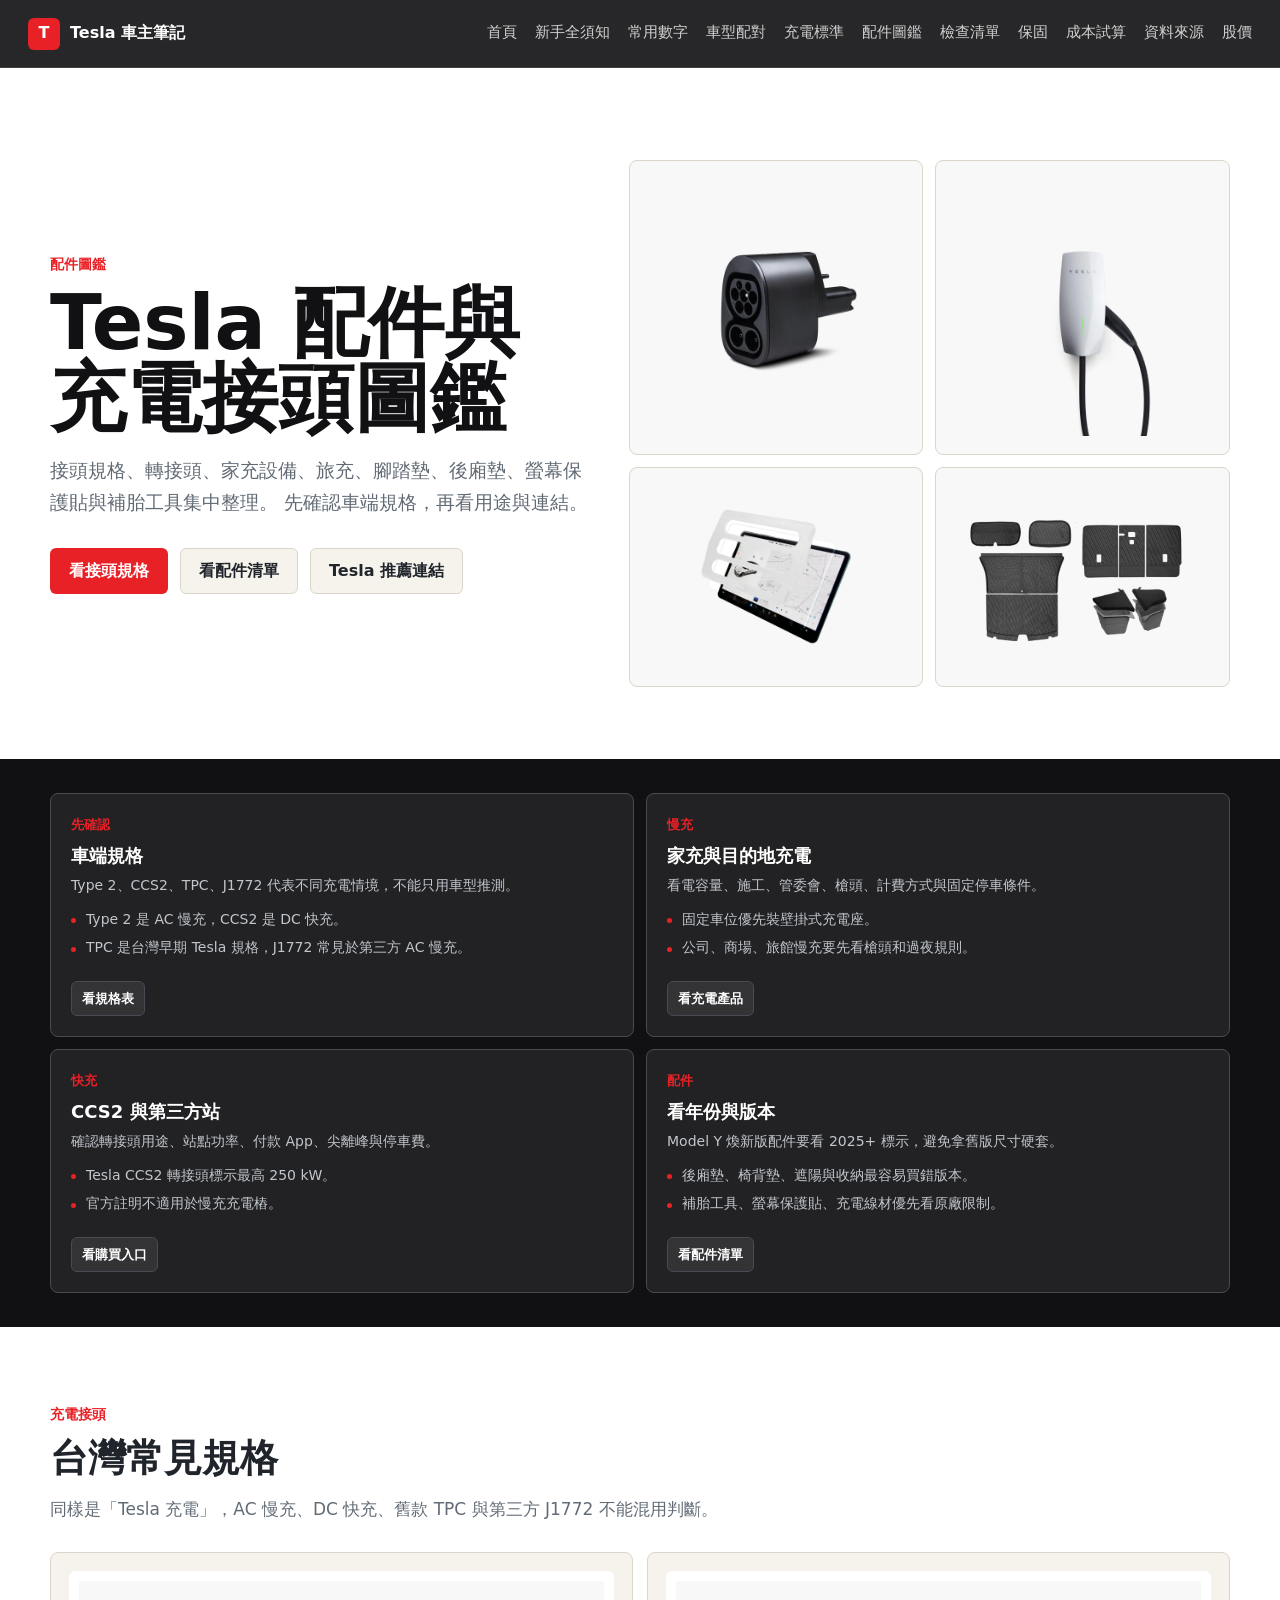
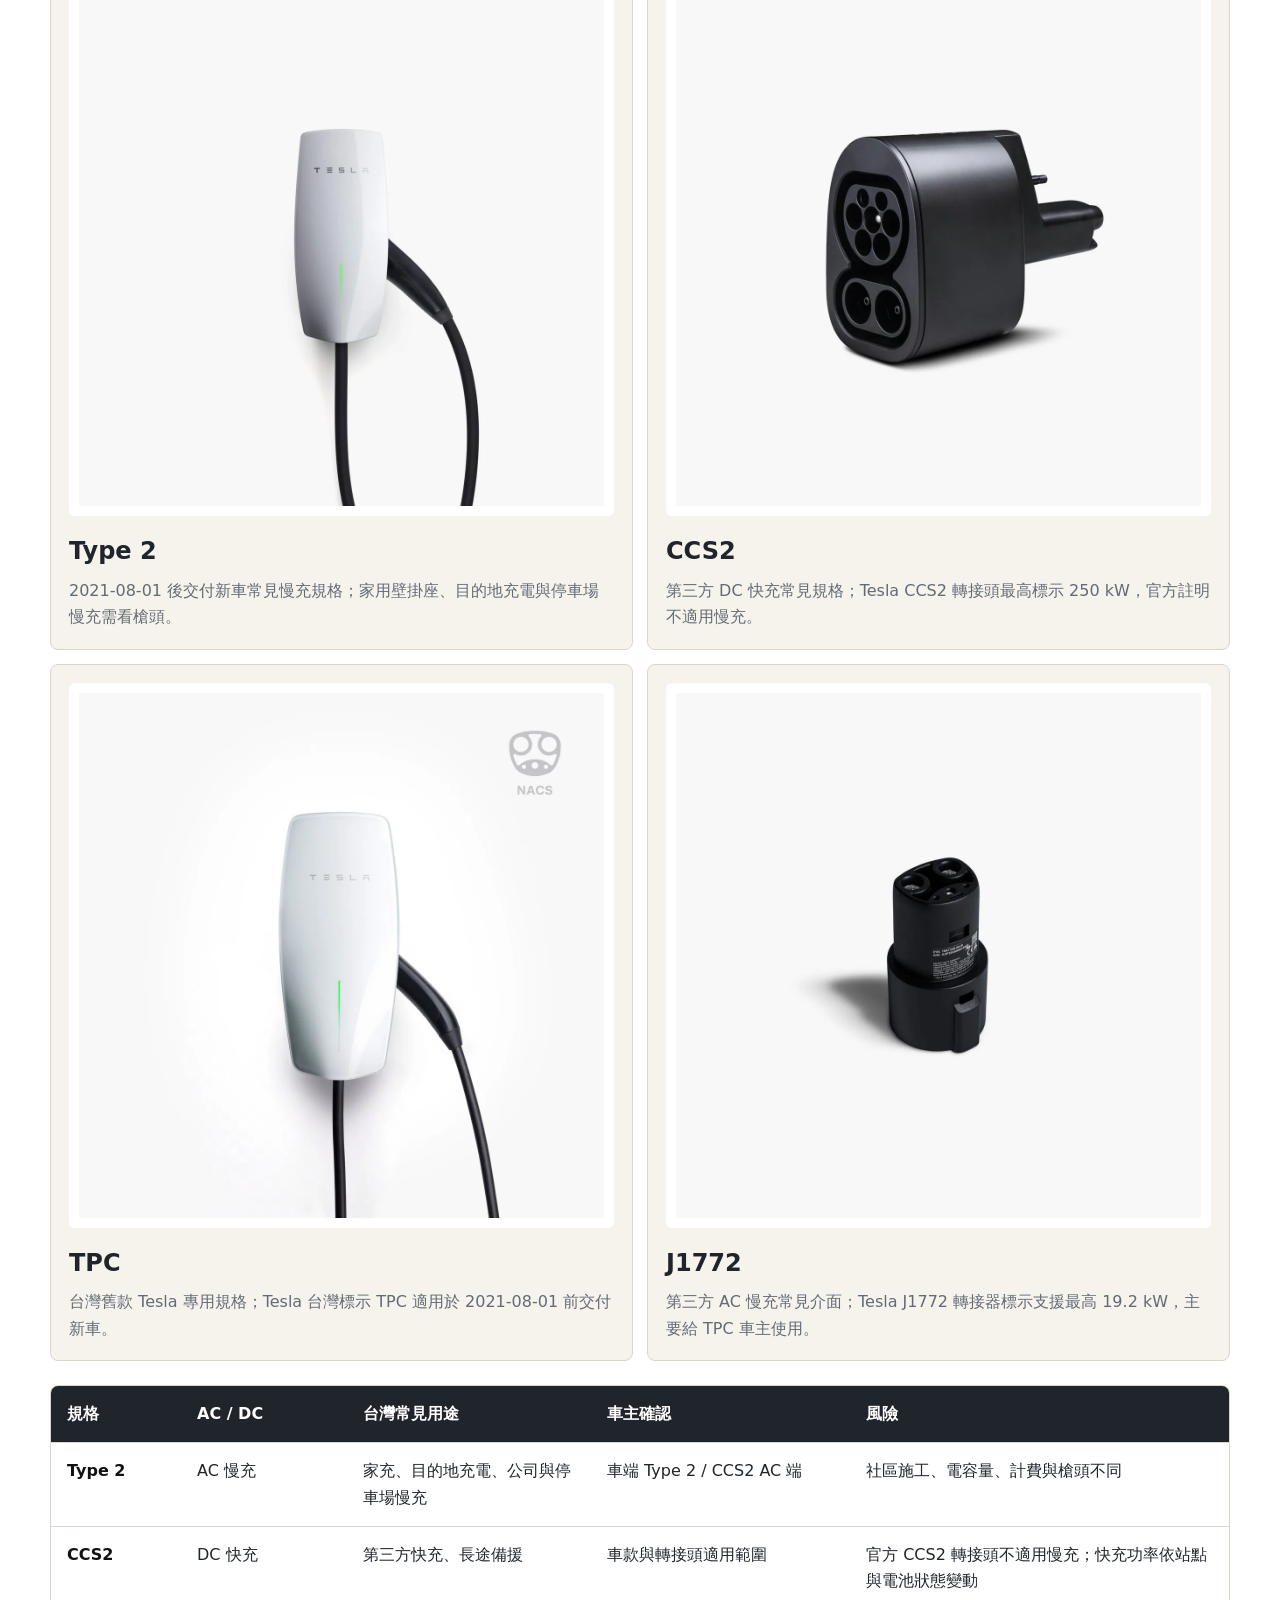
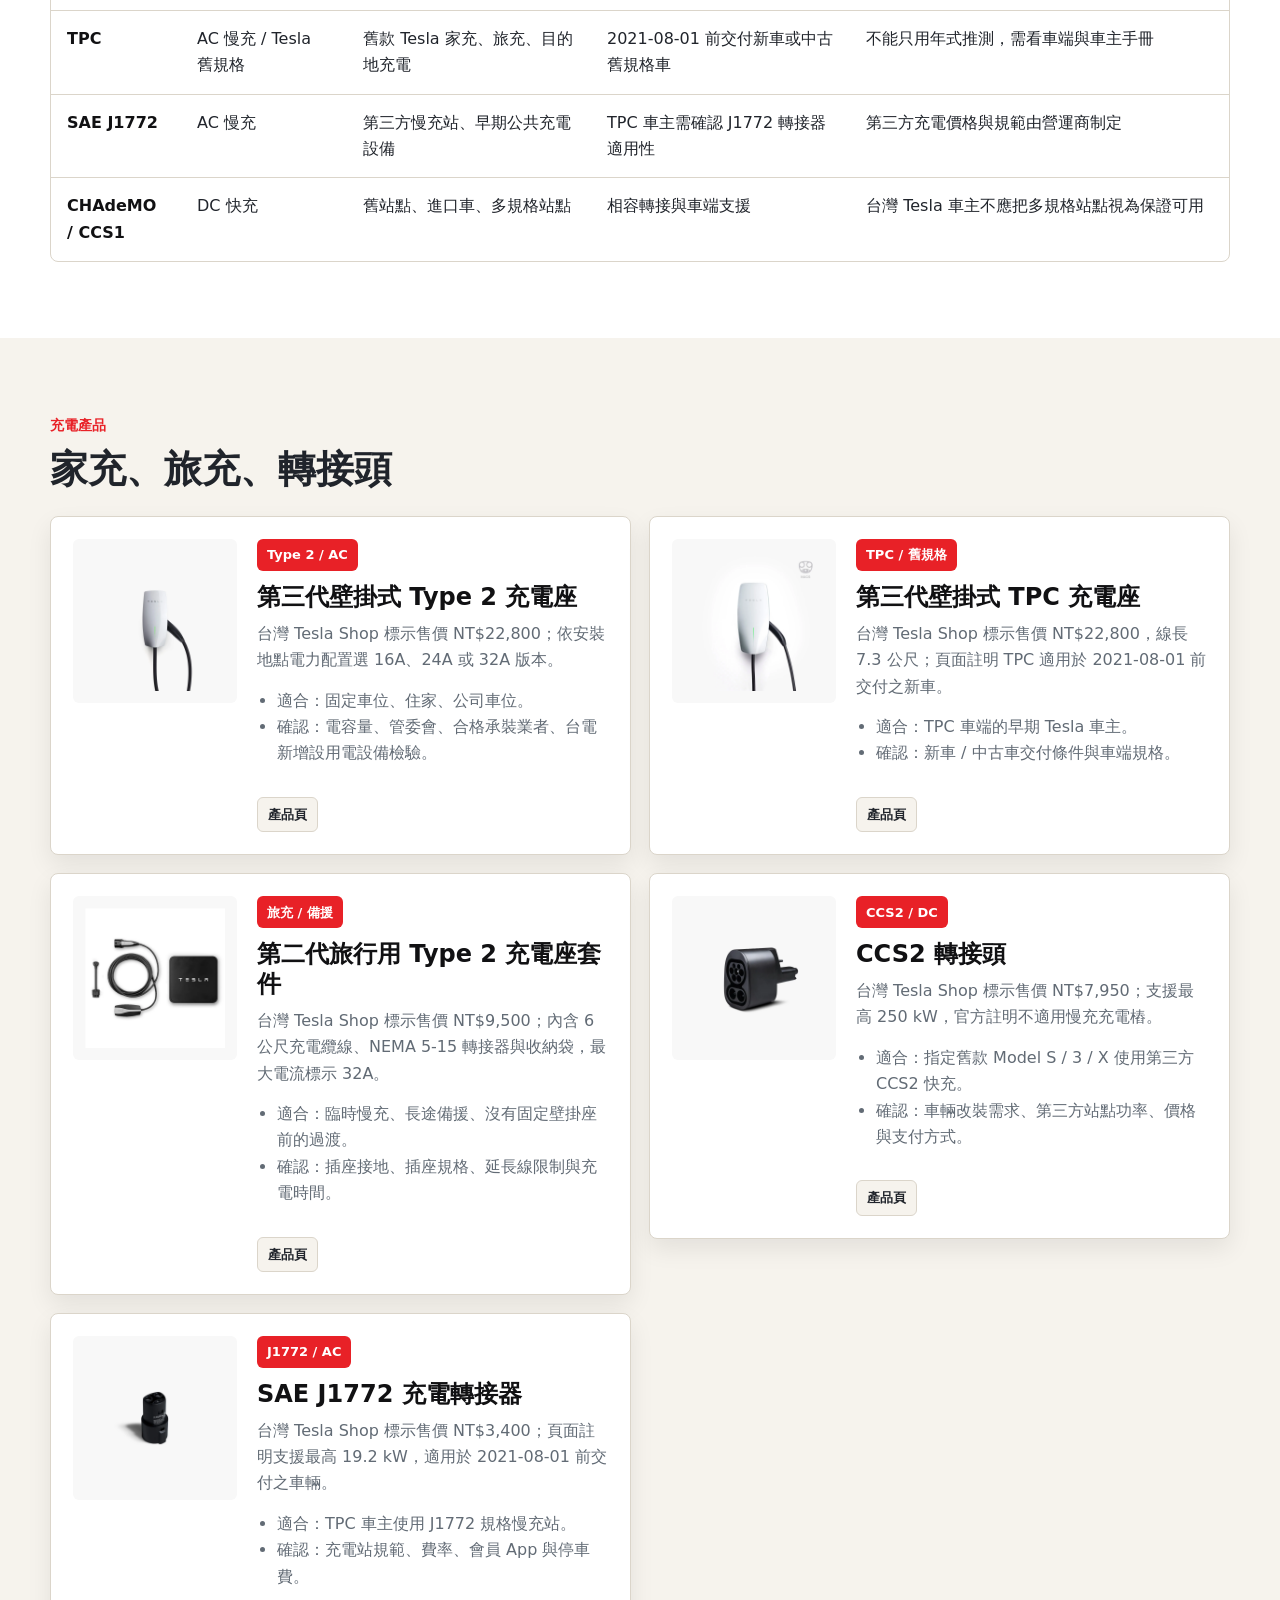
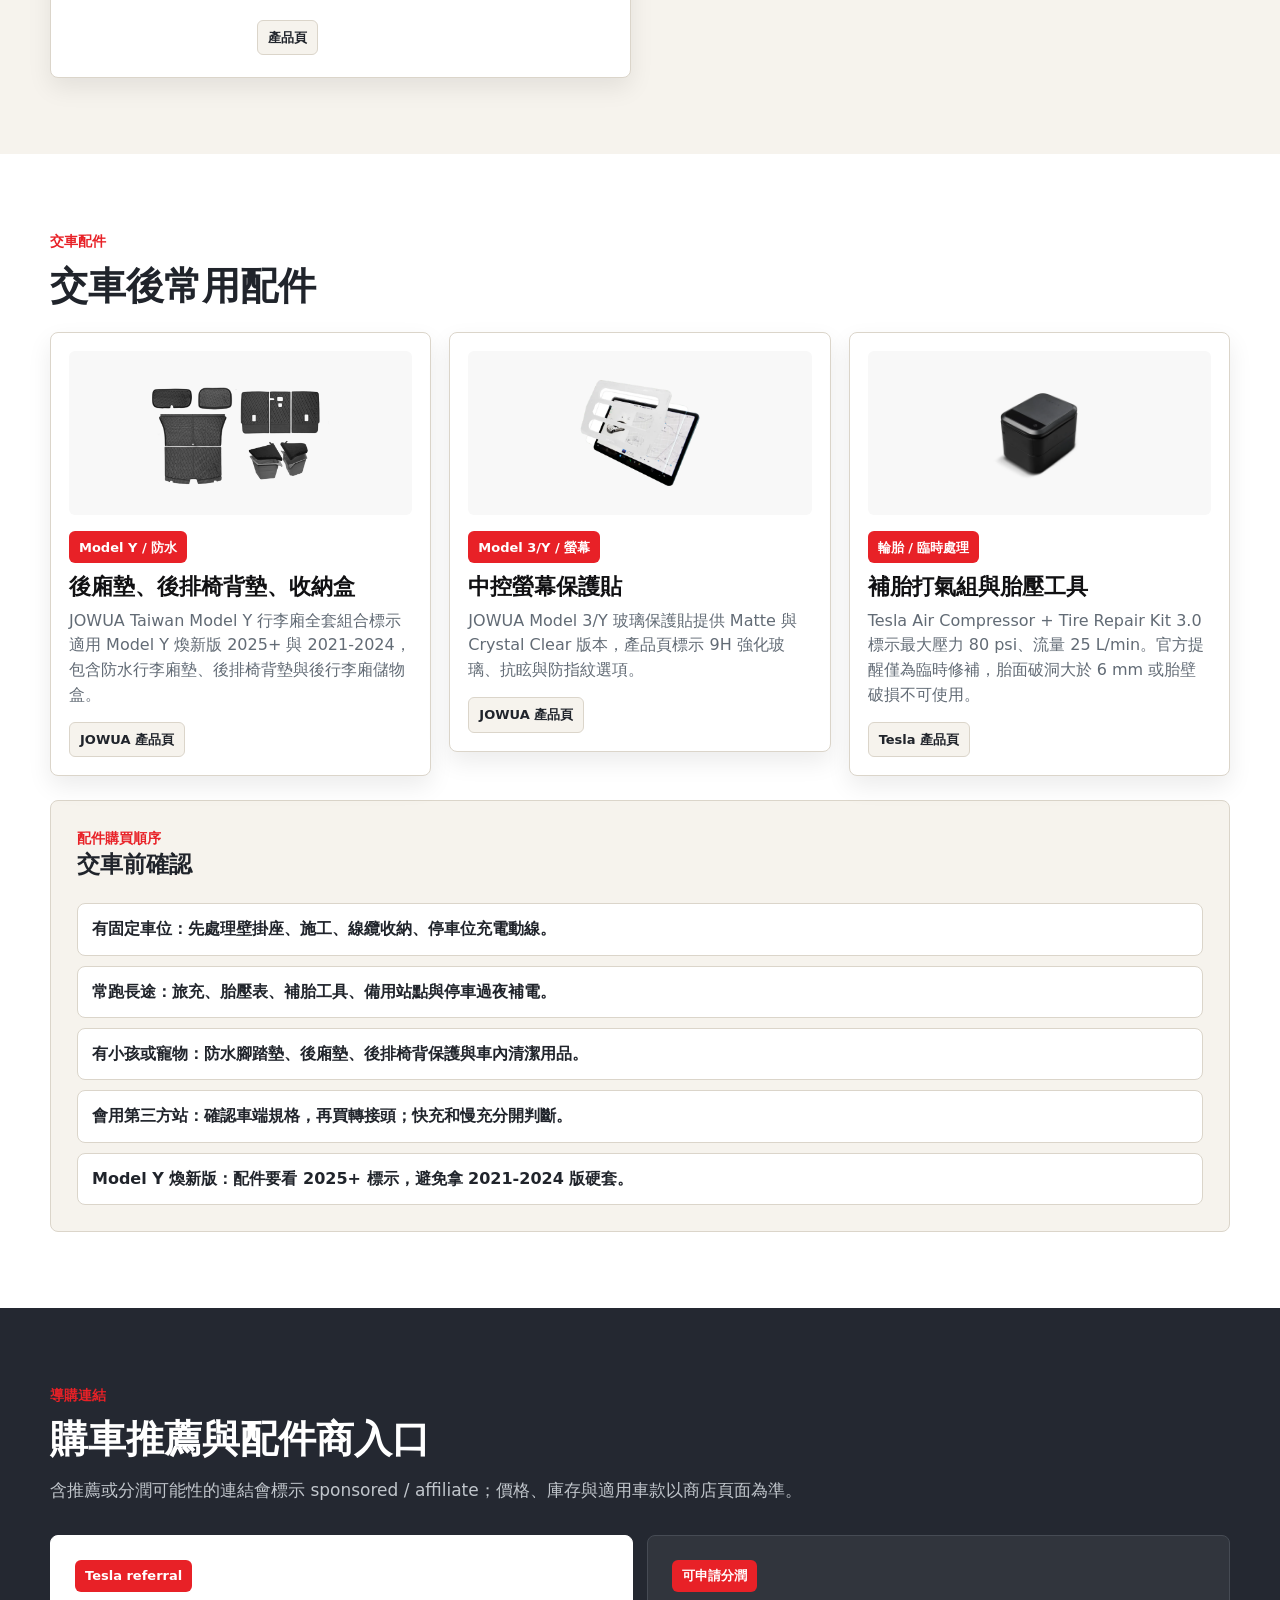
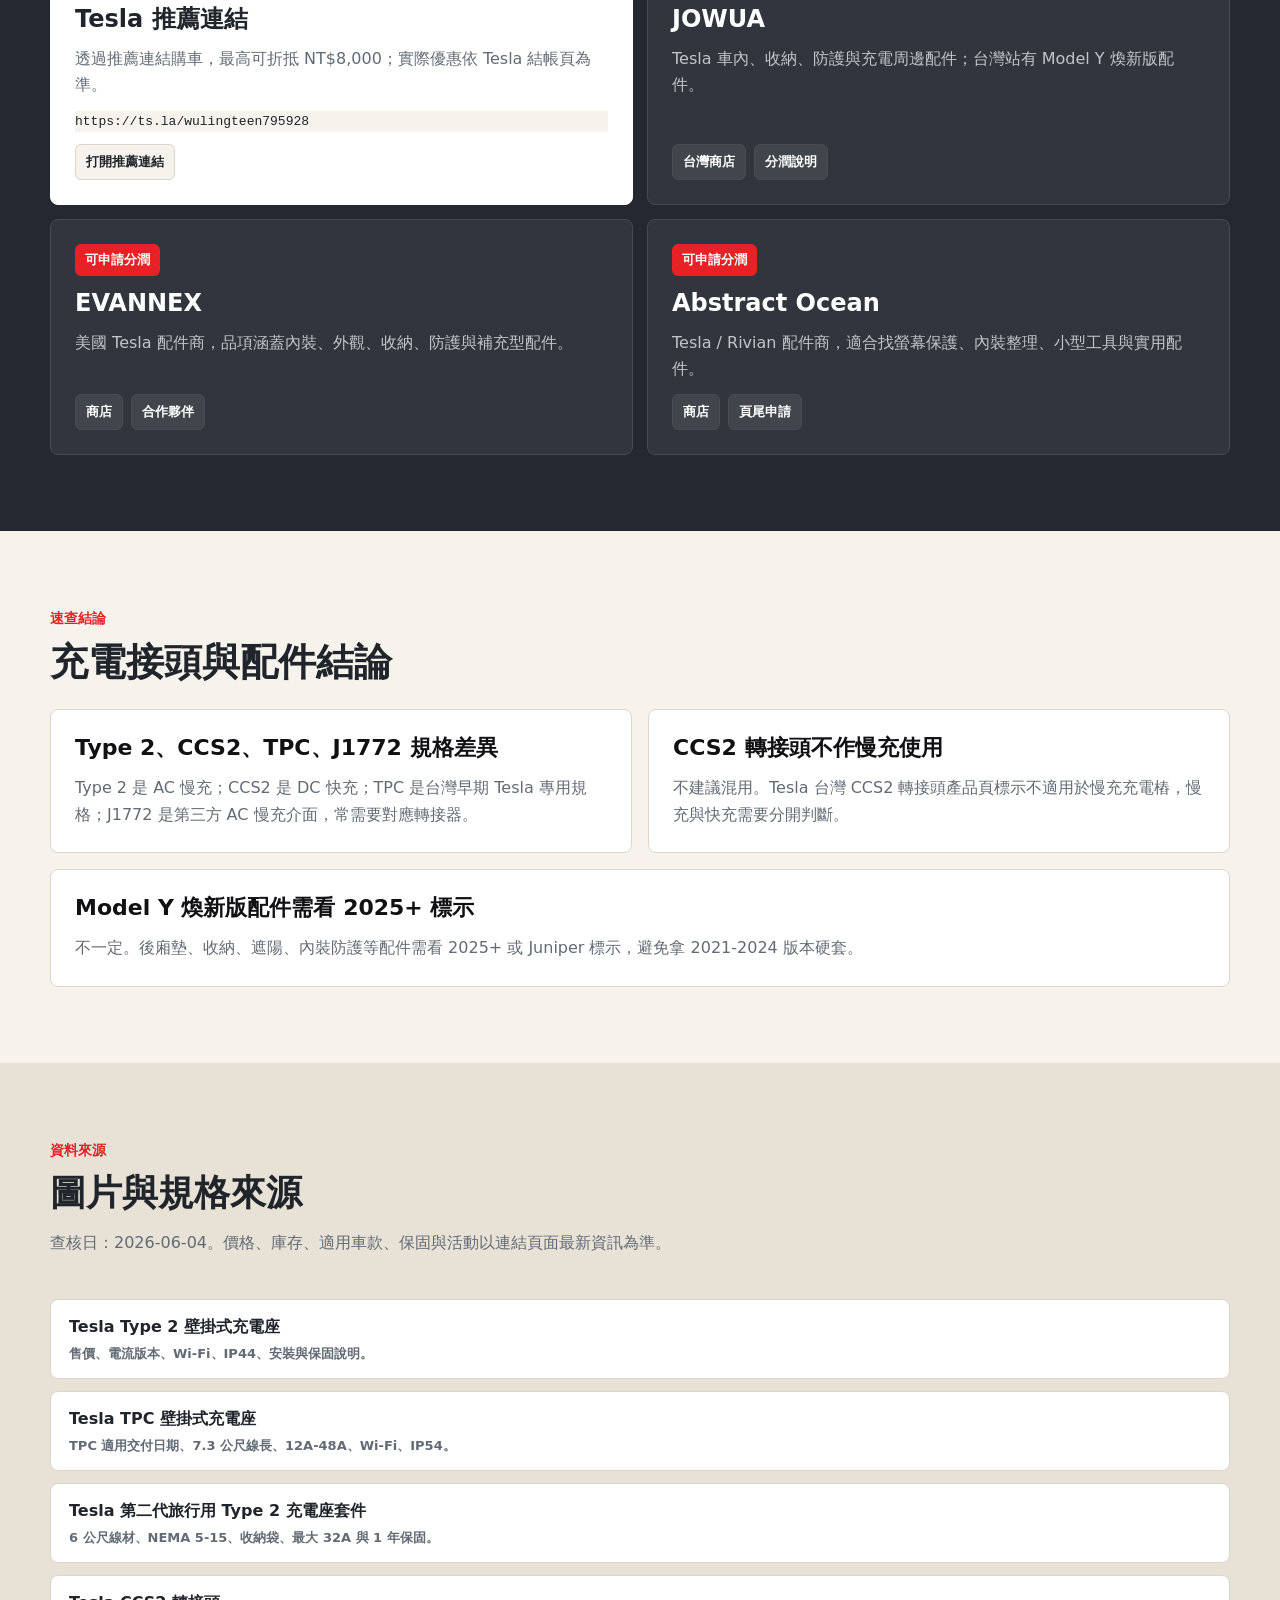
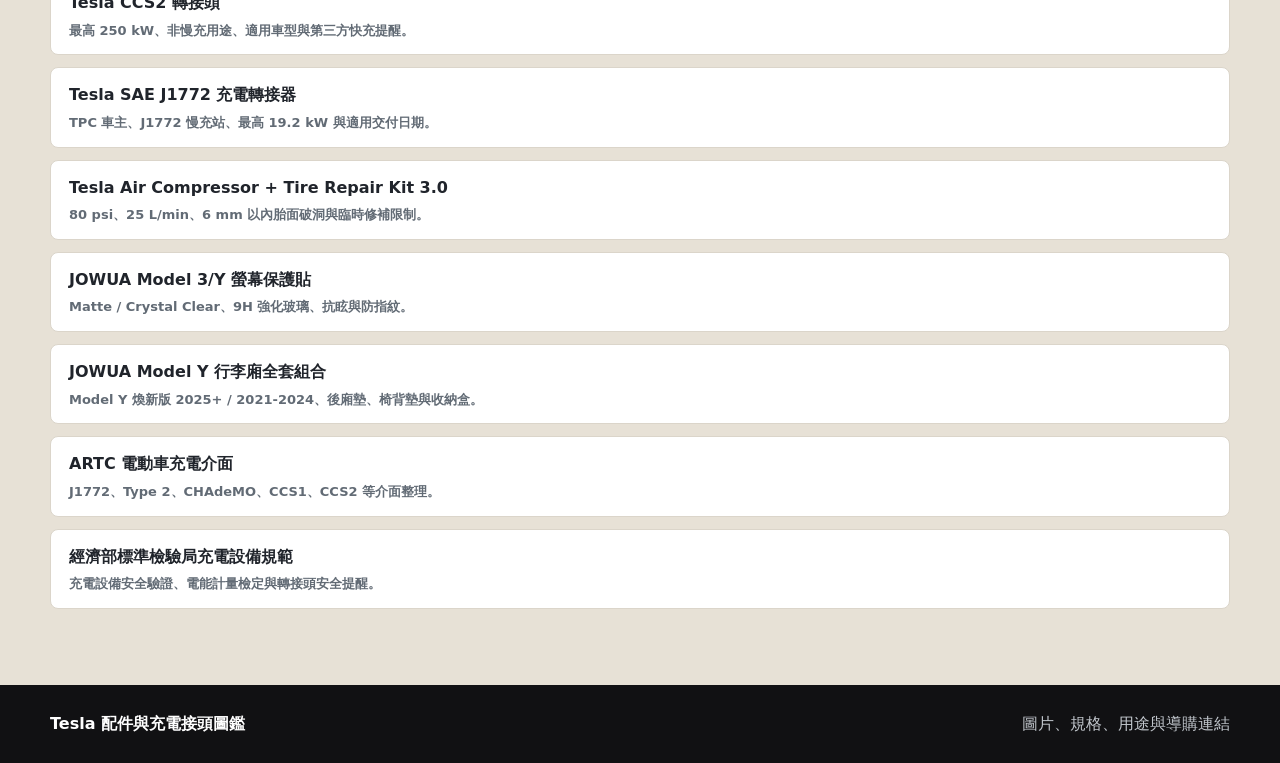
==== commit 2b895e7b: "Unify CTA button hierarchy" ====
--- a/accessories.html
+++ b/accessories.html
@@ -130,7 +130,7 @@
         ]
       }
     </script>
-    <link rel="stylesheet" href="styles.css?v=20260605-product-card">
+    <link rel="stylesheet" href="styles.css?v=20260605-ux-unify">
   </head>
   <body class="accessories-page">
     <header class="site-header" aria-label="主要導覽">
@@ -165,7 +165,7 @@
             </p>
             <div class="hero-actions" aria-label="快速前往">
               <a class="button primary" href="#connector-specs">看接頭規格</a>
-              <a class="button primary" href="#owner-accessories">看配件清單</a>
+              <a class="button secondary" href="#owner-accessories">看配件清單</a>
               <a class="button secondary" href="https://ts.la/wulingteen795928" target="_blank" rel="sponsored noopener noreferrer">Tesla 推薦連結</a>
             </div>
           </div>
--- a/styles.css
+++ b/styles.css
@@ -215,6 +215,8 @@
   border-radius: 6px;
   font-weight: 800;
   border: 1px solid transparent;
+  line-height: 1.2;
+  white-space: nowrap;
 }
 
 .button.primary {
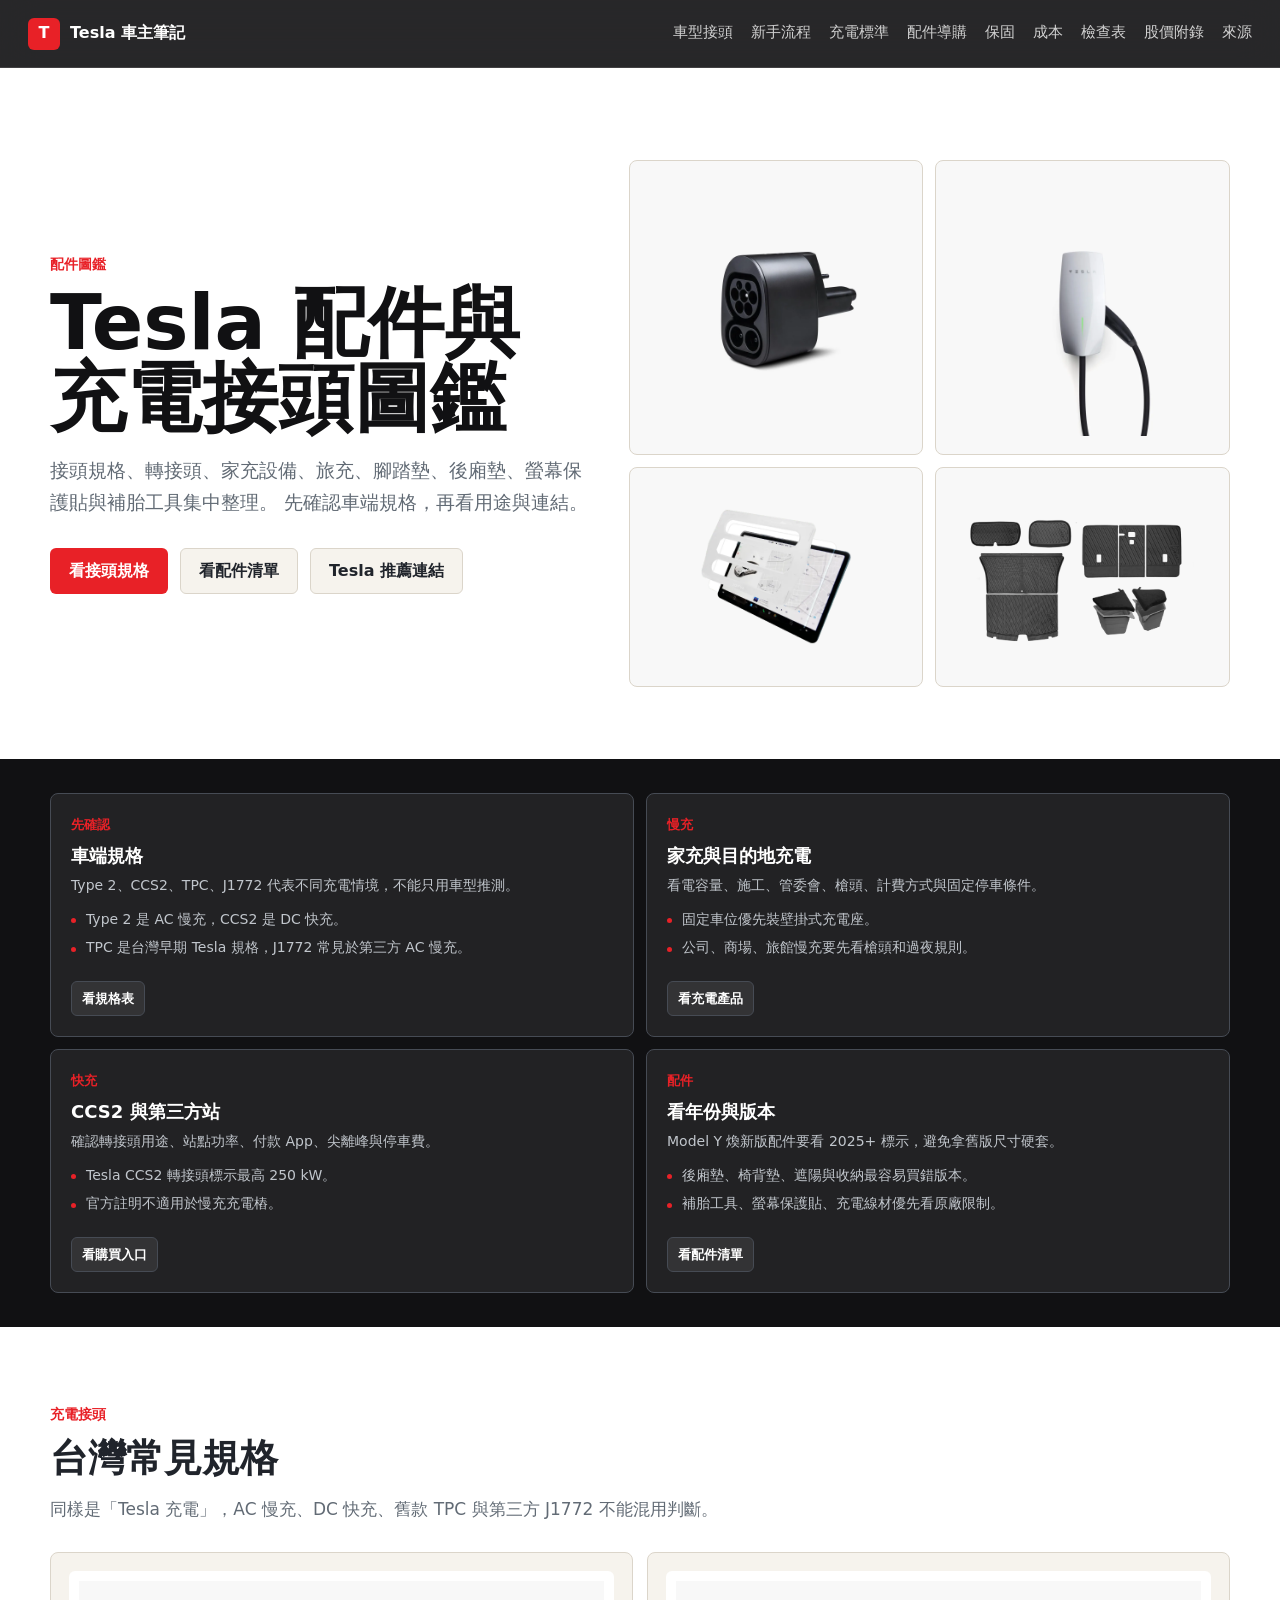
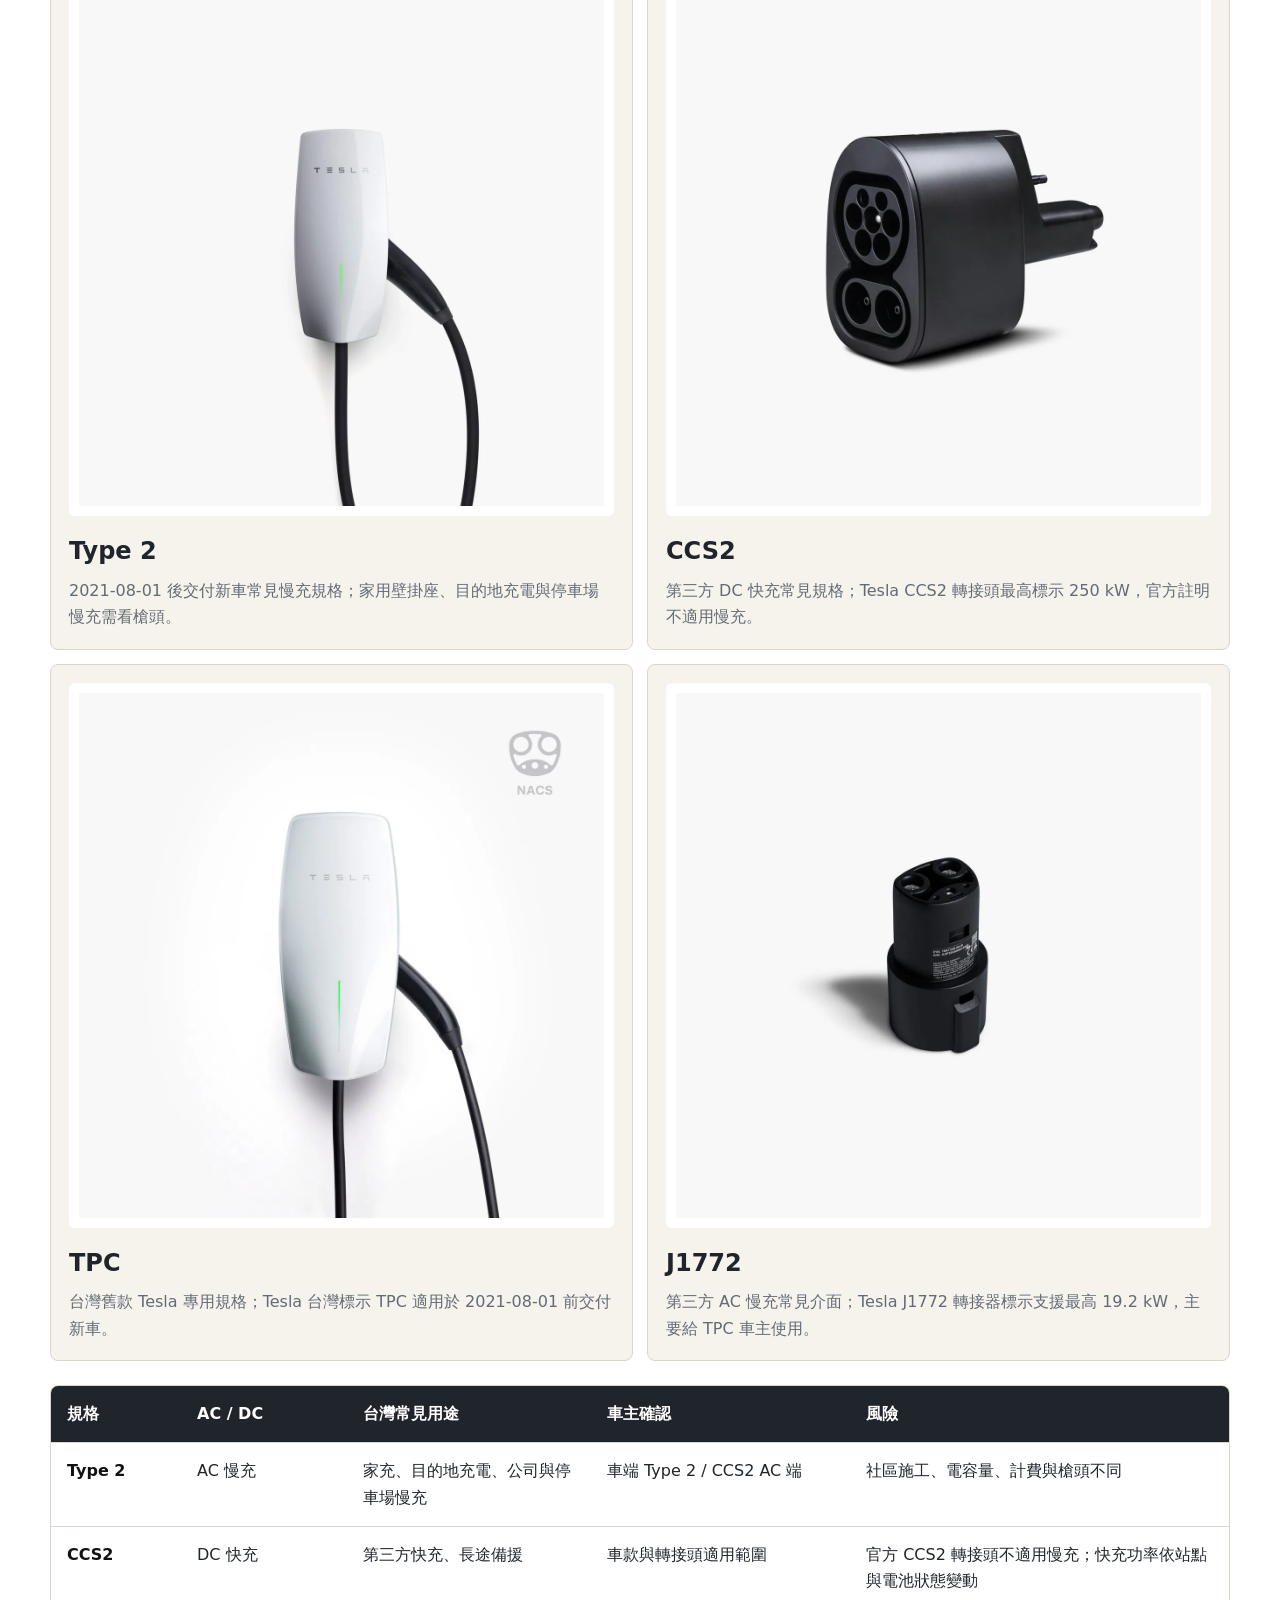
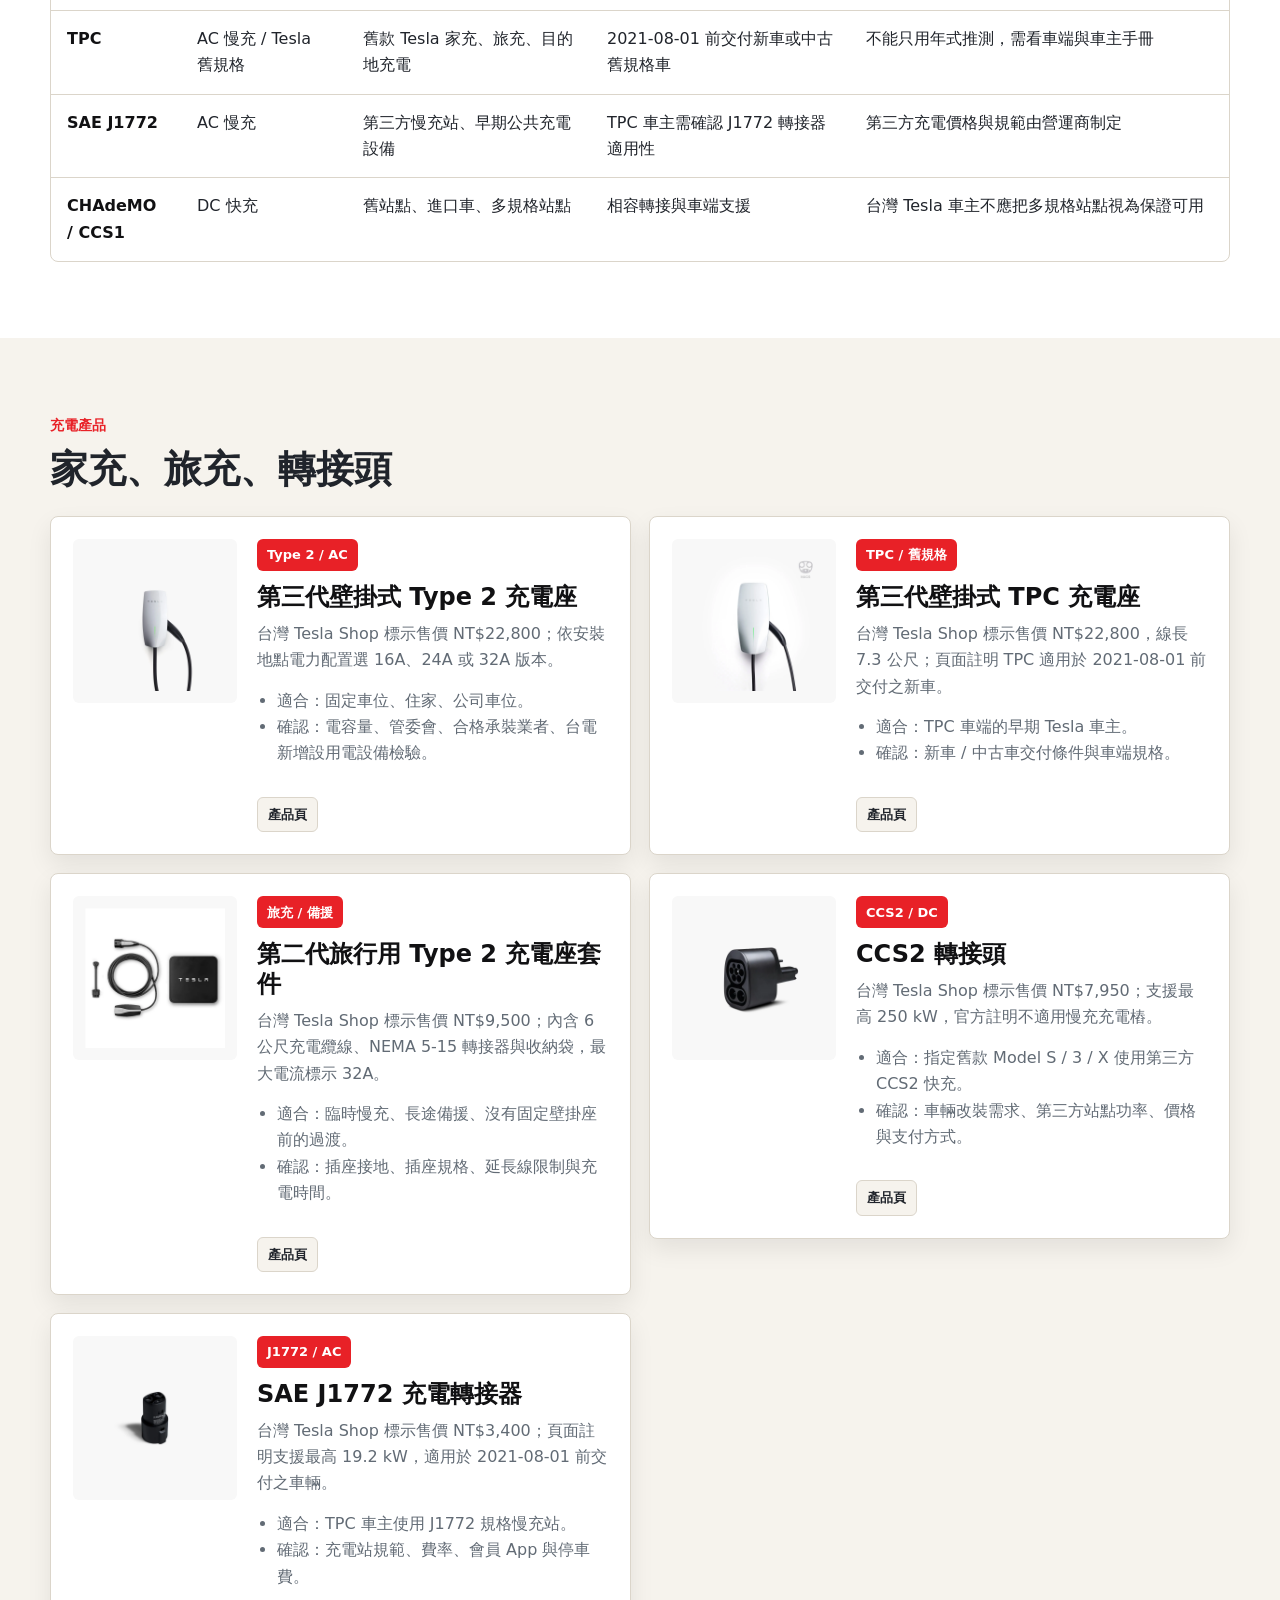
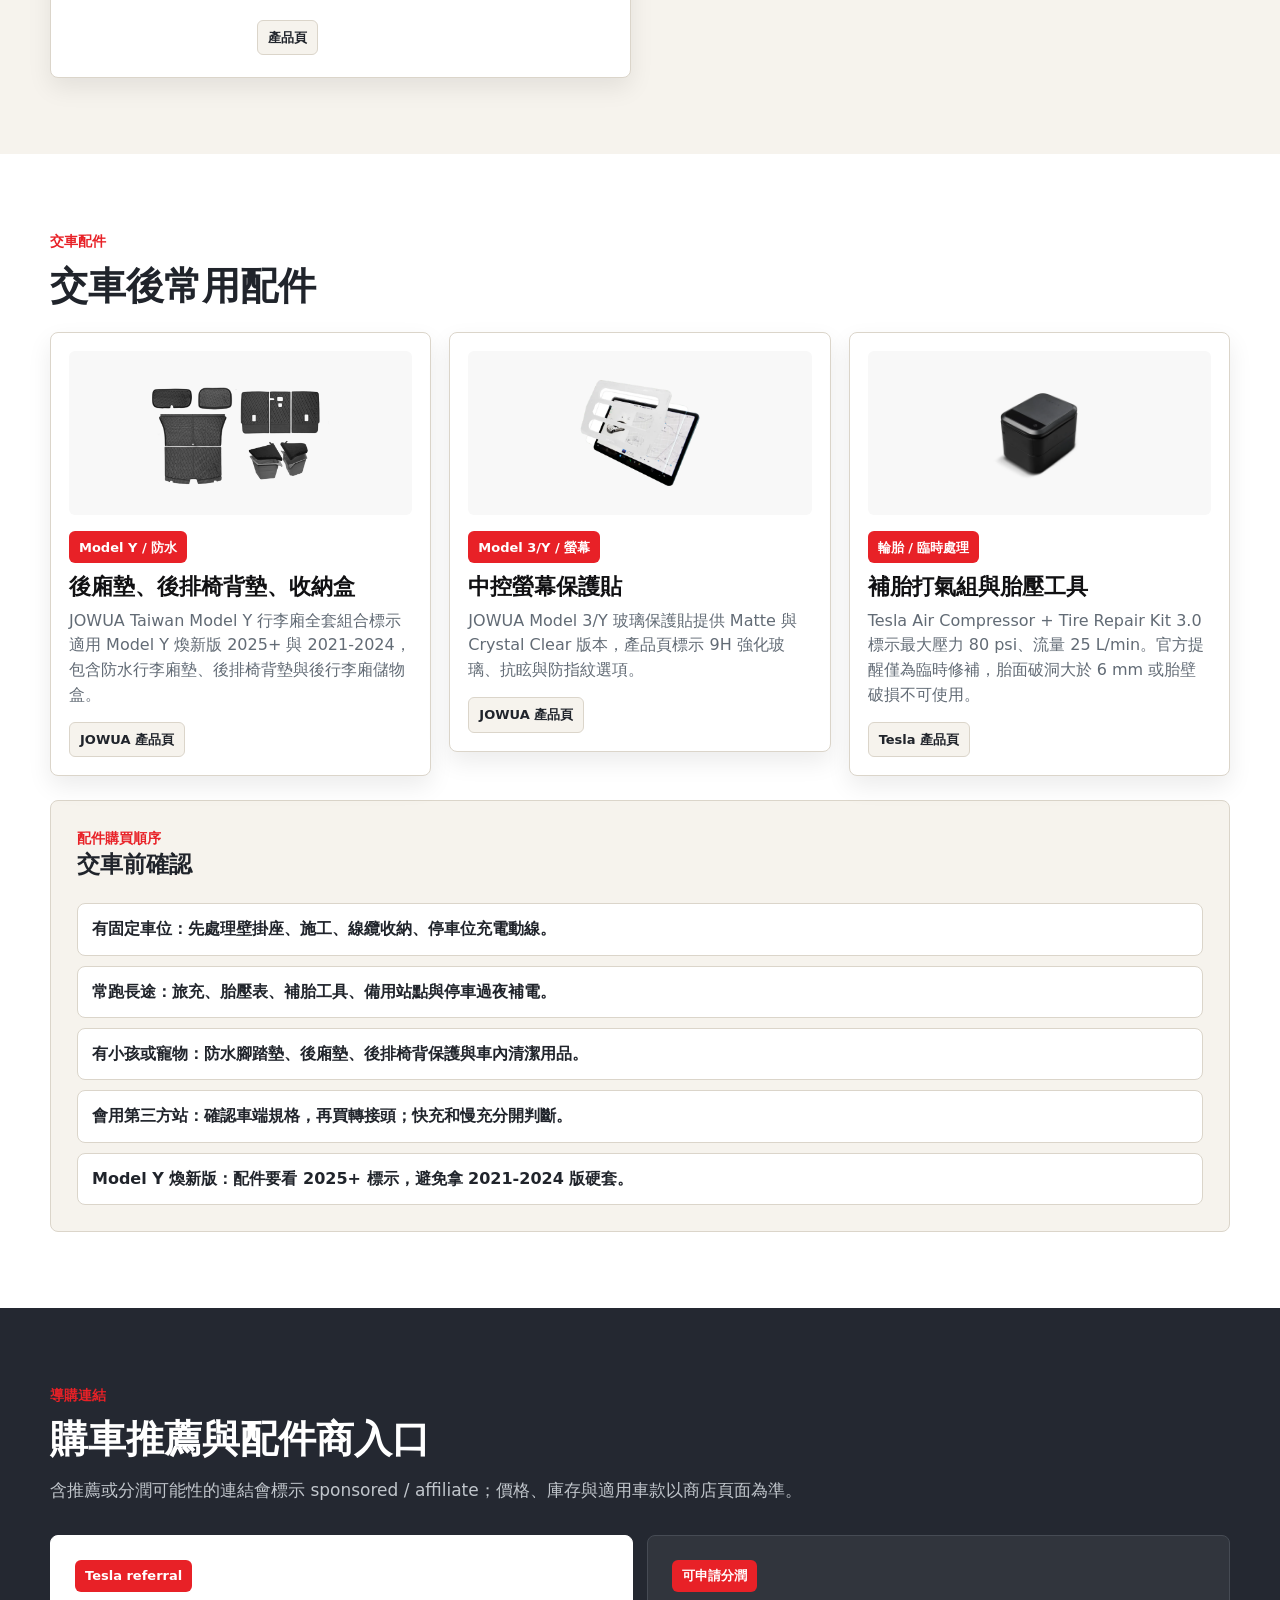
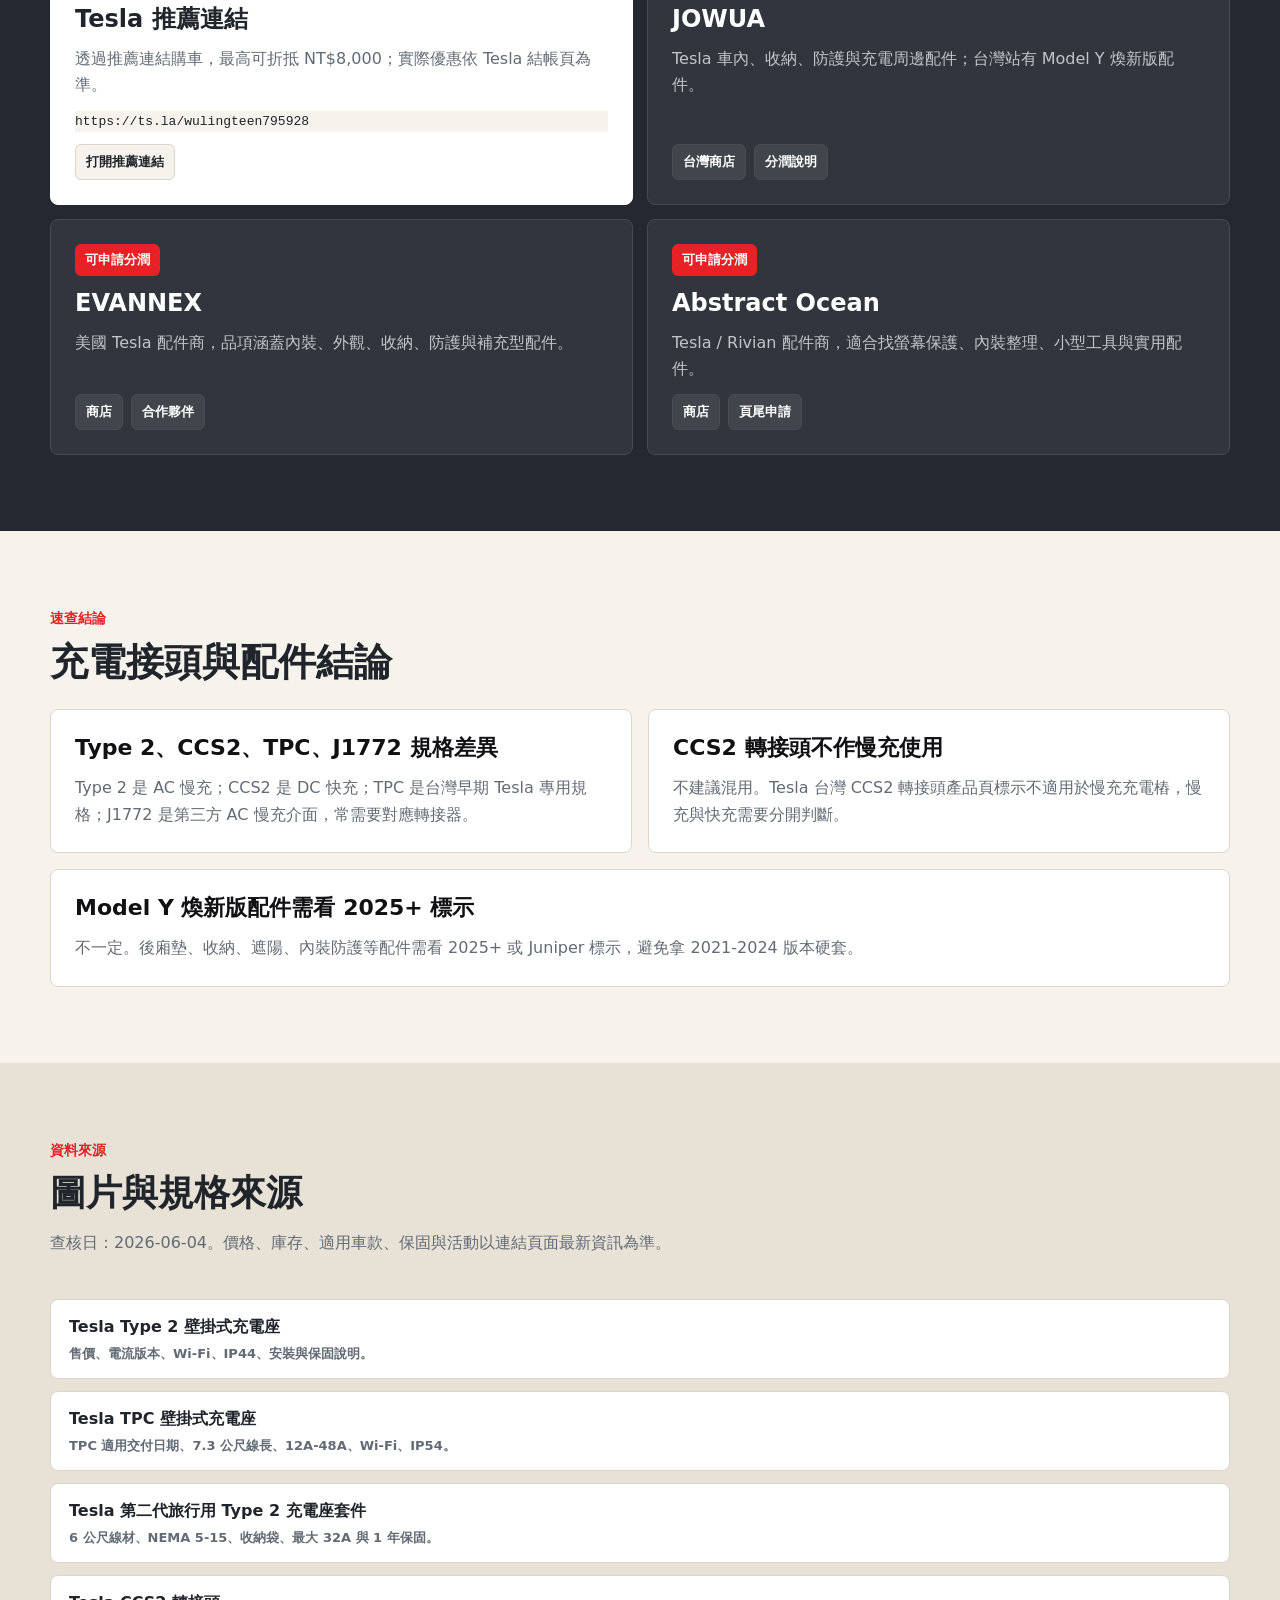
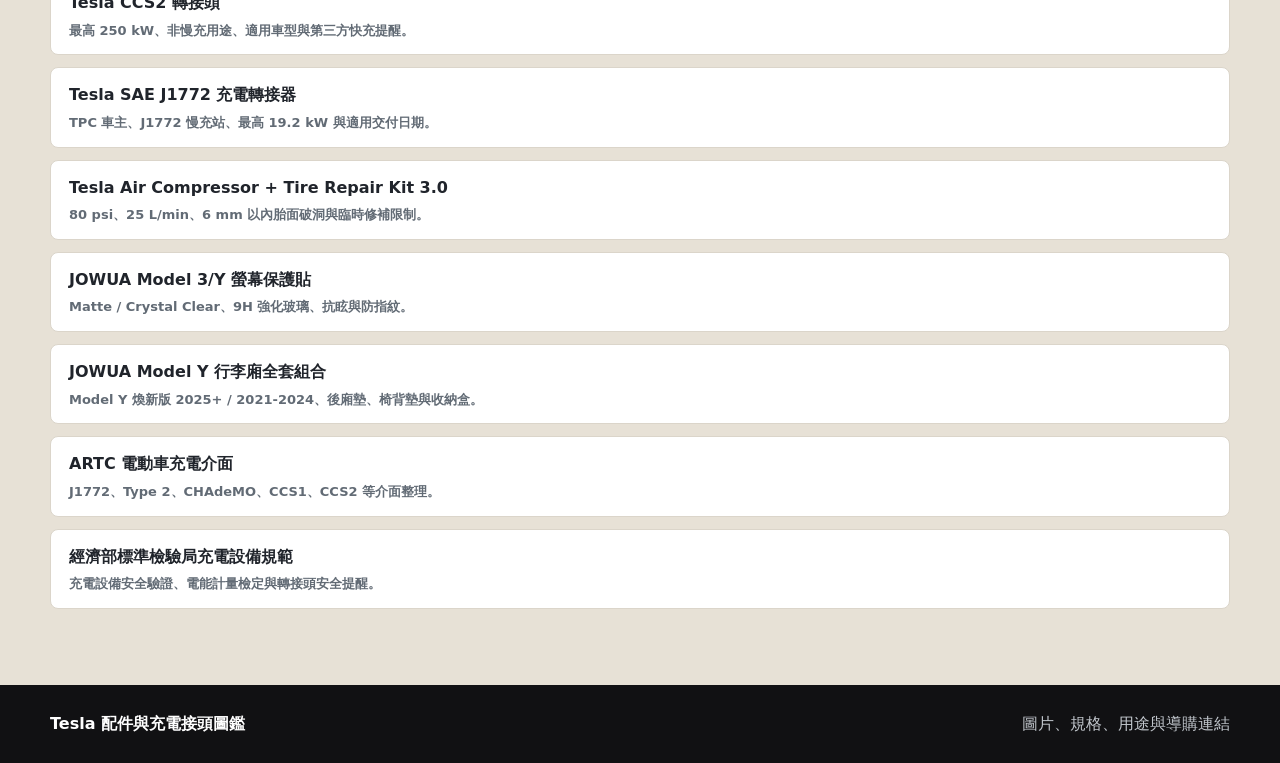
==== commit 5c1e54ae: "Convert owner site to single-page guide" ====
--- a/accessories.html
+++ b/accessories.html
@@ -130,7 +130,7 @@
         ]
       }
     </script>
-    <link rel="stylesheet" href="styles.css?v=20260605-ux-unify">
+    <link rel="stylesheet" href="styles.css?v=20260605-cinematic">
   </head>
   <body class="accessories-page">
     <header class="site-header" aria-label="主要導覽">
@@ -138,18 +138,16 @@
         <span class="brand-mark" aria-hidden="true">T</span>
         <span>Tesla 車主筆記</span>
       </a>
-      <nav class="site-nav" aria-label="全站導覽">
-        <a href="index.html">首頁</a>
-        <a href="beginner-guide.html">新手全須知</a>
-        <a href="index.html#dashboard">常用數字</a>
-        <a href="index.html#model-match">車型配對</a>
+      <nav class="site-nav" aria-label="單頁導覽">
+        <a href="index.html#model-match">車型接頭</a>
+        <a href="index.html#owner-setup">新手流程</a>
         <a href="index.html#charging-basics">充電標準</a>
-        <a href="accessories.html">配件圖鑑</a>
-        <a href="index.html#radar">檢查清單</a>
+        <a href="index.html#accessory-guide">配件導購</a>
         <a href="index.html#warranty">保固</a>
-        <a href="index.html#tools">成本試算</a>
-        <a href="index.html#sources">資料來源</a>
-        <a href="stock-analysis.html">股價</a>
+        <a href="index.html#tools">成本</a>
+        <a href="index.html#radar">檢查表</a>
+        <a href="index.html#market-appendix">股價附錄</a>
+        <a href="index.html#sources">來源</a>
       </nav>
     </header>
 
--- a/styles.css
+++ b/styles.css
@@ -21,6 +21,7 @@
 
 html {
   scroll-behavior: smooth;
+  overflow-x: clip;
 }
 
 main[id],
@@ -30,6 +31,7 @@
 
 body {
   margin: 0;
+  overflow-x: hidden;
   background: var(--paper);
   color: var(--graphite);
   font-family: Inter, "Noto Sans TC", "PingFang TC", "Microsoft JhengHei", system-ui, sans-serif;
@@ -74,6 +76,7 @@
   position: sticky;
   top: 0;
   z-index: 20;
+  min-width: 0;
   min-height: 68px;
   display: flex;
   align-items: center;
@@ -106,6 +109,7 @@
 }
 
 .site-nav {
+  min-width: 0;
   display: flex;
   align-items: center;
   gap: 18px;
@@ -131,6 +135,12 @@
 
 .hero {
   position: relative;
+  --hero-media-x: 0px;
+  --hero-media-y: 0px;
+  --hero-media-scale: 1;
+  --hero-media-opacity: 1;
+  --hero-copy-y: 0px;
+  --hero-copy-opacity: 1;
   min-height: 78svh;
   display: grid;
   align-items: center;
@@ -153,6 +163,7 @@
 .hero-vehicle-media {
   inset: auto max(28px, 5vw) 44px auto;
   width: min(72vw, 1040px);
+  max-width: none;
   height: auto;
   max-height: 70svh;
   object-fit: contain;
@@ -171,6 +182,20 @@
 
 .hero-content {
   padding: 72px 0 46px;
+}
+
+.has-scroll-motion .hero-content {
+  opacity: var(--hero-copy-opacity);
+  transform: translate3d(0, var(--hero-copy-y), 0);
+  transition: opacity 120ms linear, transform 120ms linear;
+  will-change: transform, opacity;
+}
+
+.has-scroll-motion .hero-vehicle-media {
+  opacity: var(--hero-media-opacity);
+  transform: translate3d(var(--hero-media-x), var(--hero-media-y), 0) scale(var(--hero-media-scale));
+  transition: opacity 120ms linear, transform 120ms linear;
+  will-change: transform, opacity;
 }
 
 .eyebrow {
@@ -836,6 +861,25 @@
   color: var(--white);
 }
 
+.answer-heading {
+  max-width: 780px;
+  margin: 0 0 20px;
+}
+
+.answer-heading h2 {
+  margin: 0;
+  color: var(--white);
+  font-size: 34px;
+  line-height: 1.18;
+}
+
+.answer-heading p:not(.eyebrow) {
+  margin: 12px 0 0;
+  color: var(--muted-dark);
+  font-size: 16px;
+  line-height: 1.7;
+}
+
 .answer-strip {
   display: grid;
   grid-template-columns: repeat(2, minmax(0, 1fr));
@@ -915,13 +959,20 @@
 
 .model-match-band {
   position: relative;
-  overflow: hidden;
-  color: var(--white);
+  --section-progress: 0;
+  --stage-y: 34px;
+  --stage-scale: 0.985;
+  --stage-opacity: 0.78;
+  --vehicle-x: 0px;
+  --vehicle-y: 0px;
+  --vehicle-scale: 1;
+  overflow: visible;
+  color: var(--white);
+  isolation: isolate;
   background:
     linear-gradient(145deg, rgba(73, 111, 143, 0.22), transparent 34%),
     linear-gradient(315deg, rgba(154, 107, 47, 0.16), transparent 38%),
     #0b0d11;
-  contain: layout paint;
 }
 
 .model-match-band::before {
@@ -931,6 +982,8 @@
   pointer-events: none;
   background: linear-gradient(180deg, rgba(255, 255, 255, 0.08), transparent 18%);
   opacity: 0.9;
+  transform: translate3d(0, var(--section-glow-y, 0px), 0);
+  transition: transform 120ms linear;
 }
 
 .model-match-layout {
@@ -956,10 +1009,139 @@
 }
 
 .model-match-copy p:not(.eyebrow) {
+  max-width: 760px;
   margin: 18px 0 0;
   color: var(--muted-dark);
   font-size: 17px;
   line-height: 1.75;
+}
+
+.vehicle-strip {
+  display: grid;
+  grid-template-columns: repeat(4, minmax(0, 1fr));
+  gap: 14px;
+  margin-top: 30px;
+}
+
+.vehicle-strip article {
+  min-width: 0;
+  display: grid;
+  grid-template-rows: 126px auto auto;
+  gap: 7px;
+  padding: 14px;
+  border: 1px solid rgba(255, 255, 255, 0.14);
+  border-radius: 8px;
+  background: rgba(255, 255, 255, 0.07);
+}
+
+.vehicle-strip img {
+  width: 100%;
+  height: 126px;
+  object-fit: contain;
+  object-position: center;
+  padding: 8px;
+  border-radius: 6px;
+  background: linear-gradient(180deg, #f4f3ef 0%, #d8d9d5 100%);
+  filter: drop-shadow(0 12px 16px rgba(0, 0, 0, 0.24));
+}
+
+.vehicle-strip span {
+  color: #f3b8ba;
+  font-size: 13px;
+  font-weight: 850;
+}
+
+.vehicle-strip strong {
+  color: var(--white);
+  font-size: 17px;
+  line-height: 1.25;
+}
+
+.dense-table-wrap {
+  margin-top: 24px;
+  overflow: auto;
+  border: 1px solid var(--line);
+  border-radius: 8px;
+  background: var(--white);
+  box-shadow: 0 10px 28px rgba(17, 17, 19, 0.08);
+}
+
+.dense-table {
+  width: 100%;
+  min-width: 920px;
+  border-collapse: collapse;
+  font-size: 15px;
+  line-height: 1.55;
+}
+
+.dense-table th,
+.dense-table td {
+  padding: 14px 15px;
+  text-align: left;
+  vertical-align: top;
+  border-bottom: 1px solid var(--line);
+}
+
+.dense-table thead th {
+  position: sticky;
+  top: 0;
+  z-index: 1;
+  color: var(--white);
+  background: var(--graphite);
+}
+
+.dense-table tbody th {
+  width: 170px;
+  color: var(--black);
+  font-weight: 850;
+}
+
+.dense-table td {
+  color: var(--muted);
+}
+
+.dense-table a {
+  color: var(--red);
+  font-weight: 850;
+}
+
+.dense-table tr:last-child th,
+.dense-table tr:last-child td {
+  border-bottom: 0;
+}
+
+.model-matrix-wrap {
+  border-color: rgba(255, 255, 255, 0.16);
+  background: rgba(255, 255, 255, 0.95);
+}
+
+.vertical-table-wrap {
+  max-height: 520px;
+  overflow: auto;
+}
+
+.dark-table-wrap {
+  margin-top: 24px;
+  border-color: var(--line-dark);
+  background: rgba(255, 255, 255, 0.06);
+  box-shadow: none;
+}
+
+.dark-dense-table th,
+.dark-dense-table td {
+  border-bottom-color: var(--line-dark);
+}
+
+.dark-dense-table thead th {
+  background: #111113;
+}
+
+.dark-dense-table tbody th {
+  color: var(--white);
+}
+
+.dark-dense-table td {
+  color: var(--muted-dark);
 }
 
 .model-tabs {
@@ -1014,6 +1196,18 @@
   min-width: 0;
   display: grid;
   gap: 14px;
+}
+
+.has-scroll-motion .model-fit-stage {
+  will-change: auto;
+}
+
+.has-scroll-motion .model-hero-frame {
+  opacity: var(--stage-opacity);
+  transform: translate3d(0, var(--stage-y), 0) scale(var(--stage-scale));
+  transform-origin: center top;
+  transition: opacity 120ms linear, transform 120ms linear;
+  will-change: transform, opacity;
 }
 
 .model-hero-frame {
@@ -1064,7 +1258,7 @@
   padding: 44px 32px 116px;
   background: transparent;
   filter: drop-shadow(0 22px 24px rgba(17, 17, 19, 0.26));
-  transform: scale(1);
+  transform: translate3d(var(--vehicle-x), var(--vehicle-y), 0) scale(var(--vehicle-scale));
 }
 
 .model-fit-stage.is-switching .model-hero-frame img {
@@ -1239,15 +1433,63 @@
   border-color: var(--red);
 }
 
+@media (min-width: 981px) {
+  .model-match-band {
+    min-height: 0;
+    padding: 84px 0;
+  }
+
+  .model-fit-stage {
+    position: relative;
+  }
+
+  .model-hero-frame {
+    position: sticky;
+    top: 92px;
+    z-index: 2;
+  }
+
+  .fit-visuals {
+    margin-top: 36px;
+  }
+}
+
 .motion-reveal {
   opacity: 0;
-  transform: translateY(22px);
-  transition: opacity 560ms ease, transform 560ms ease;
+  filter: blur(8px);
+  transform: translate3d(0, 34px, 0) scale(0.985);
+  transition:
+    opacity 760ms cubic-bezier(0.16, 1, 0.3, 1),
+    filter 760ms cubic-bezier(0.16, 1, 0.3, 1),
+    transform 760ms cubic-bezier(0.16, 1, 0.3, 1);
+  will-change: opacity, filter, transform;
 }
 
 .motion-reveal.is-visible {
   opacity: 1;
-  transform: translateY(0);
+  filter: blur(0);
+  transform: translate3d(0, 0, 0) scale(1);
+}
+
+.answer-strip article:nth-child(2),
+.metric-card:nth-child(2),
+.charging-card:nth-child(2),
+.source-list li:nth-child(2) {
+  transition-delay: 70ms;
+}
+
+.answer-strip article:nth-child(3),
+.metric-card:nth-child(3),
+.charging-card:nth-child(3),
+.source-list li:nth-child(3) {
+  transition-delay: 140ms;
+}
+
+.answer-strip article:nth-child(4),
+.metric-card:nth-child(4),
+.charging-card:nth-child(4),
+.source-list li:nth-child(4) {
+  transition-delay: 210ms;
 }
 
 @keyframes fitVisualIn {
@@ -1369,6 +1611,10 @@
   grid-template-columns: repeat(2, minmax(0, 1fr));
   gap: 14px;
   margin-top: 28px;
+}
+
+.connector-gallery.compact-gallery {
+  grid-template-columns: repeat(4, minmax(0, 1fr));
 }
 
 .connector-gallery article {
@@ -1398,6 +1644,20 @@
   color: var(--muted);
 }
 
+.compact-gallery article {
+  padding: 14px;
+}
+
+.compact-gallery img {
+  aspect-ratio: 4 / 3;
+  padding: 8px;
+}
+
+.compact-gallery h3 {
+  margin-top: 12px;
+  font-size: 21px;
+}
+
 .spec-table-wrap {
   margin-top: 24px;
   overflow-x: auto;
@@ -1441,6 +1701,13 @@
   grid-template-columns: repeat(2, minmax(0, 1fr));
   align-items: start;
   gap: 18px;
+}
+
+.product-card-grid + .product-card-grid,
+.product-card-grid + .dense-table-wrap,
+.dense-table-wrap + .affiliate-hero-card,
+.affiliate-hero-card + .affiliate-grid {
+  margin-top: 22px;
 }
 
 .product-card {
@@ -3145,6 +3412,7 @@
   .motion-reveal,
   .fit-visual {
     opacity: 1 !important;
+    filter: none !important;
     transform: none !important;
   }
 }
@@ -3175,7 +3443,9 @@
   .answer-strip,
   .faq-grid,
   .connector-gallery,
+  .connector-gallery.compact-gallery,
   .product-card-grid,
+  .vehicle-strip,
   .signal-grid,
   .timeline {
     grid-template-columns: repeat(2, minmax(0, 1fr));
@@ -3197,6 +3467,10 @@
     grid-template-columns: repeat(2, minmax(0, 1fr));
   }
 
+  .dense-table {
+    min-width: 820px;
+  }
+
   .radar-layout {
     gap: 18px;
   }
@@ -3236,7 +3510,7 @@
   }
 
   .hero {
-    min-height: 78svh;
+    min-height: 70svh;
   }
 
   .hero-media {
@@ -3244,12 +3518,17 @@
   }
 
   .hero-vehicle-media {
-    inset: auto auto 16px 50%;
-    width: min(132vw, 680px);
+    inset: auto auto 72px 50%;
+    width: min(148vw, 680px);
     max-height: 44svh;
     object-position: center;
-    opacity: 0.48;
+    opacity: 0.58;
     transform: translateX(-50%);
+  }
+
+  .has-scroll-motion .hero-vehicle-media {
+    opacity: var(--hero-media-opacity);
+    transform: translateX(-50%) translate3d(var(--hero-media-x), var(--hero-media-y), 0) scale(var(--hero-media-scale));
   }
 
   .hero-shade {
@@ -3270,14 +3549,49 @@
     font-size: 16px;
   }
 
+  .hero-actions {
+    gap: 8px;
+    margin-top: 22px;
+  }
+
+  .hero-actions .button {
+    min-height: 44px;
+    padding: 10px 12px;
+    font-size: 14px;
+  }
+
+  .answer-heading h2 {
+    font-size: 28px;
+  }
+
   .lens-grid,
   .pulse-grid,
   .charging-grid,
   .affiliate-grid,
+  .connector-gallery.compact-gallery,
   .signal-grid,
   .owner-board,
+  .vehicle-strip,
   .timeline {
     grid-template-columns: 1fr;
+  }
+
+  .vehicle-strip article {
+    grid-template-rows: 112px auto auto;
+  }
+
+  .vehicle-strip img {
+    height: 112px;
+  }
+
+  .dense-table {
+    min-width: 760px;
+    font-size: 14px;
+  }
+
+  .dense-table th,
+  .dense-table td {
+    padding: 12px;
   }
 
   .hero-facts {
